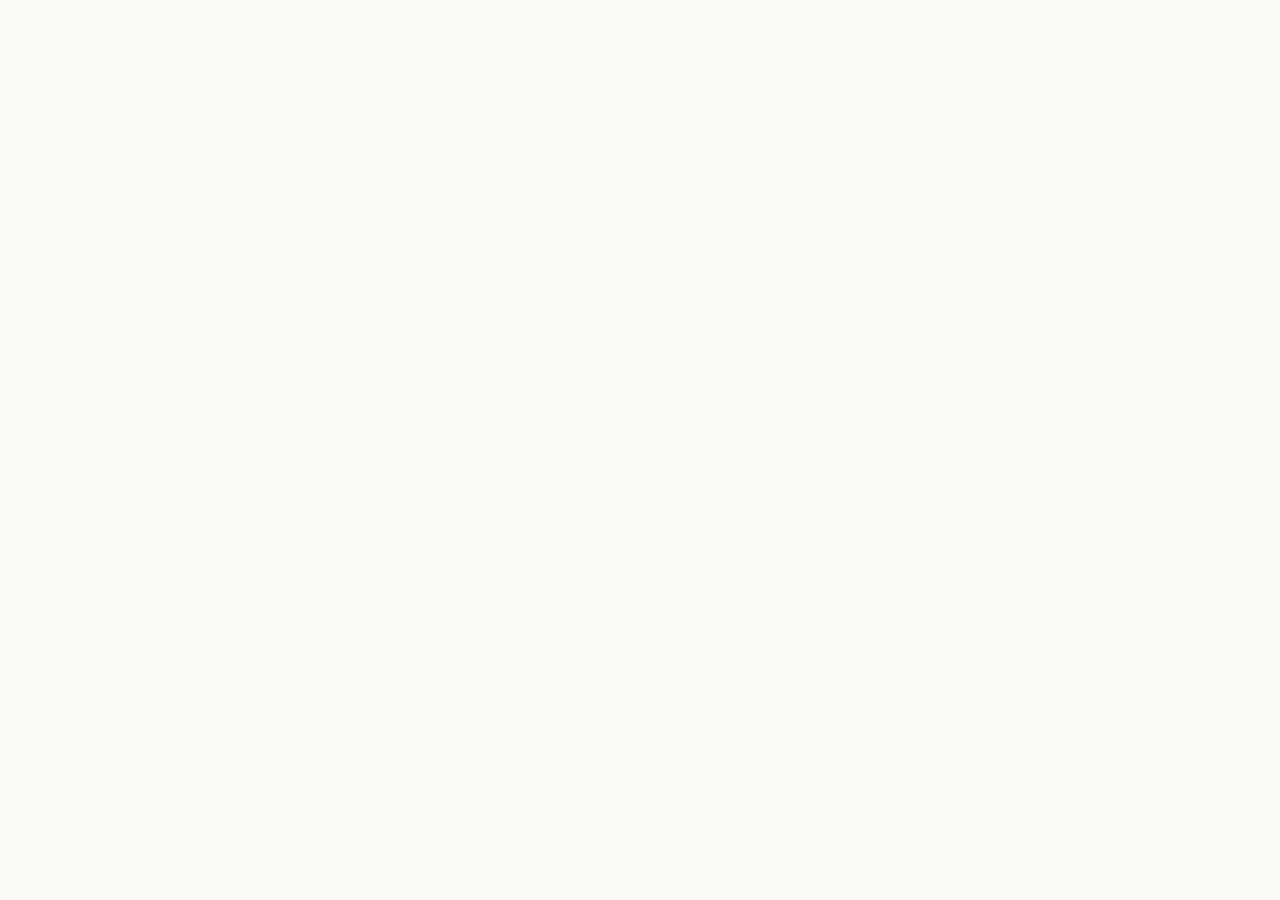
==== public/portfolio/index.html @ dd66bdb8 "Preserve portfolio at /portfolio and link it from the blog - Vendor the existing portfolio site unde" ====
<!doctype html>
<html lang="en">
<head>
  <meta charset="utf-8" />
  <meta name="viewport" content="width=device-width, initial-scale=1" />
  <title>Matthew Reda · Bayesian measurement systems</title>
  <meta name="description" content="Matthew Reda — Bayesian measurement scientist. Honest measurement, applied carefully, in service of better business decisions." />
  <link rel="icon" href="assets/favicon.svg" />
  <link rel="stylesheet" href="tokens.css" />
  <link rel="stylesheet" href="site.css" />
</head>
<body data-shade="forest" data-accent="clay">
  <div id="app"></div>

  <script src="https://unpkg.com/react@18.3.1/umd/react.production.min.js" crossorigin="anonymous"></script>
  <script src="https://unpkg.com/react-dom@18.3.1/umd/react-dom.production.min.js" crossorigin="anonymous"></script>
  <script src="https://unpkg.com/@babel/standalone@7.29.0/babel.min.js" crossorigin="anonymous"></script>

  <script type="text/babel" src="posterior-figure.jsx"></script>
  <script type="text/babel" src="app.jsx"></script>
</body>
</html>
---- public/portfolio/tokens.css ----
/* =============================================================
   MMM Framework Design System — Tokens
   Olive-grove palette, modern-minimal type, Bayesian-rigor vibe.
   ============================================================= */

@import url('https://fonts.googleapis.com/css2?family=Inter:wght@400;500;600;700&family=Fraunces:opsz,wght@9..144,400;9..144,500;9..144,600&family=JetBrains+Mono:wght@400;500;600&display=swap');

:root {
  /* ---------------------------------------------------------------
     Color: Olive scale — the brand neutral-with-warmth.
     Reads as natural, considered, scientific. Avoids the SaaS-blue trap.
     --------------------------------------------------------------- */
  --olive-50:  #f6f7f0;
  --olive-100: #eaecdc;
  --olive-200: #d6dab9;
  --olive-300: #b8c08c;
  --olive-400: #9ba668;
  --olive-500: #7d8a4e;   /* primary brand */
  --olive-600: #606d3d;
  --olive-700: #4a5532;
  --olive-800: #3a432a;
  --olive-900: #2e3422;
  --olive-950: #1c2014;

  /* ---------------------------------------------------------------
     Color: Warm neutrals — paper / clay / charcoal.
     Pairs with olive without going cold-grey.
     --------------------------------------------------------------- */
  --paper:      #fafaf6;   /* page background, slightly warm */
  --paper-2:    #f3f2ec;   /* recessed surface */
  --canvas:     #ffffff;   /* card / sheet */
  --ink-50:     #f0efe9;
  --ink-100:    #e3e2da;
  --ink-200:    #cdcbc0;
  --ink-300:    #a8a597;
  --ink-400:    #7c7a6e;
  --ink-500:    #595850;   /* body */
  --ink-600:    #3f3f3a;
  --ink-700:    #2b2b27;
  --ink-800:    #1c1c19;   /* headings */
  --ink-900:    #0e0e0c;

  /* ---------------------------------------------------------------
     Color: Accents — used sparingly for posterior/uncertainty bands,
     status, and chart series. All muted to sit beside olive.
     --------------------------------------------------------------- */
  --clay:       #b8643d;   /* warm secondary, mediator pathways */
  --clay-soft:  #e8c8b3;
  --rust:       #8e3b1f;   /* error, negative effect */
  --rust-soft:  #f0d5cb;
  --amber:      #c08a2a;   /* warning, partially observed */
  --amber-soft: #f0e2bd;
  --moss:       #4a7a4f;   /* success, complete */
  --moss-soft:  #cfe0cf;
  --slate:      #5a6b78;   /* info / docs */
  --slate-soft: #cfd8de;
  --plum:       #7a4f6b;   /* rare 4th chart series */

  /* ---------------------------------------------------------------
     Semantic foreground / background tokens
     --------------------------------------------------------------- */
  --bg:         var(--paper);
  --bg-sunken:  var(--paper-2);
  --bg-raised:  var(--canvas);
  --bg-inverse: var(--olive-900);

  --fg:         var(--ink-800);
  --fg-muted:   var(--ink-500);
  --fg-subtle:  var(--ink-400);
  --fg-faint:   var(--ink-300);
  --fg-inverse: var(--paper);

  --brand:         var(--olive-600);
  --brand-hover:   var(--olive-700);
  --brand-press:   var(--olive-800);
  --brand-soft:    var(--olive-100);
  --brand-tint:    var(--olive-50);
  --on-brand:      var(--paper);

  --border:        var(--ink-100);
  --border-strong: var(--ink-200);
  --border-brand:  var(--olive-300);
  --divider:       var(--ink-100);

  --status-success:    var(--moss);
  --status-success-bg: var(--moss-soft);
  --status-warning:    var(--amber);
  --status-warning-bg: var(--amber-soft);
  --status-error:      var(--rust);
  --status-error-bg:   var(--rust-soft);
  --status-info:       var(--slate);
  --status-info-bg:    var(--slate-soft);

  /* Chart series — olive-led palette; ordered for first-3 contrast */
  --chart-1: var(--olive-600);
  --chart-2: var(--clay);
  --chart-3: var(--slate);
  --chart-4: var(--olive-300);
  --chart-5: var(--plum);
  --chart-6: var(--amber);
  --chart-posterior:    var(--olive-300);  /* 94% HDI band */
  --chart-posterior-2:  var(--olive-200);  /* 50% HDI band */
  --chart-mean:         var(--olive-700);

  /* ---------------------------------------------------------------
     Typography
     - Inter:        UI, body, tables, code-adjacent labels
     - Fraunces:     editorial headings, marketing, quotes (humanist serif)
     - JetBrains Mono: code, equations, MFF column names
     --------------------------------------------------------------- */
  --font-sans:    'Inter', ui-sans-serif, system-ui, -apple-system, 'Helvetica Neue', sans-serif;
  --font-serif:   'Fraunces', ui-serif, 'Iowan Old Style', 'Georgia', serif;
  --font-mono:    'JetBrains Mono', ui-monospace, 'SFMono-Regular', Menlo, monospace;

  /* Modular scale — 1.200 (minor third). Calm, dense data UI friendly. */
  --text-xs:    0.75rem;   /* 12px — micro-labels, table captions */
  --text-sm:    0.8125rem; /* 13px — table data, helper text */
  --text-base:  0.9375rem; /* 15px — body, form inputs */
  --text-md:    1.0625rem; /* 17px — large body, lead */
  --text-lg:    1.25rem;   /* 20px — section subhead */
  --text-xl:    1.5rem;    /* 24px — h3 */
  --text-2xl:   1.875rem;  /* 30px — h2 */
  --text-3xl:   2.375rem;  /* 38px — h1 page */
  --text-4xl:   3rem;      /* 48px — hero */
  --text-5xl:   4rem;      /* 64px — display */

  --leading-tight:   1.15;
  --leading-snug:    1.3;
  --leading-normal:  1.5;
  --leading-relaxed: 1.65;

  --tracking-tight:  -0.02em;
  --tracking-snug:   -0.01em;
  --tracking-normal: 0;
  --tracking-wide:   0.06em;
  --tracking-mark:   0.14em;  /* eyebrow / SECTION caps */

  /* ---------------------------------------------------------------
     Spacing — 4px base. Density-aware; data UIs compress.
     --------------------------------------------------------------- */
  --space-0:   0;
  --space-1:   0.25rem;   /* 4 */
  --space-2:   0.5rem;    /* 8 */
  --space-3:   0.75rem;   /* 12 */
  --space-4:   1rem;      /* 16 */
  --space-5:   1.5rem;    /* 24 */
  --space-6:   2rem;      /* 32 */
  --space-7:   3rem;      /* 48 */
  --space-8:   4rem;      /* 64 */
  --space-9:   6rem;      /* 96 */

  /* ---------------------------------------------------------------
     Radii — soft but not pillowy. Cards 8, inputs 6, pills full.
     --------------------------------------------------------------- */
  --radius-xs:   2px;
  --radius-sm:   4px;
  --radius-md:   6px;     /* inputs, badges */
  --radius-lg:   8px;     /* cards, panels */
  --radius-xl:   12px;    /* modal, hero */
  --radius-2xl:  20px;
  --radius-full: 9999px;

  /* ---------------------------------------------------------------
     Shadows — keep elevation gentle, not foggy. Olive-tinted.
     --------------------------------------------------------------- */
  --shadow-xs: 0 1px 1px rgba(46, 52, 34, 0.04);
  --shadow-sm: 0 1px 2px rgba(46, 52, 34, 0.06), 0 1px 1px rgba(46, 52, 34, 0.04);
  --shadow-md: 0 4px 8px -2px rgba(46, 52, 34, 0.08), 0 2px 4px -2px rgba(46, 52, 34, 0.06);
  --shadow-lg: 0 12px 24px -8px rgba(46, 52, 34, 0.12), 0 4px 8px -4px rgba(46, 52, 34, 0.06);
  --shadow-xl: 0 24px 48px -12px rgba(46, 52, 34, 0.18);
  --shadow-inset: inset 0 1px 2px rgba(46, 52, 34, 0.06);
  --shadow-focus: 0 0 0 3px rgba(155, 166, 104, 0.35); /* olive-400 @ 35% */

  /* ---------------------------------------------------------------
     Motion — restrained. Decisions, not demos.
     --------------------------------------------------------------- */
  --ease-standard: cubic-bezier(0.2, 0, 0, 1);     /* macOS-like */
  --ease-emphasis: cubic-bezier(0.3, 0, 0, 1.2);   /* small overshoot */
  --ease-exit:     cubic-bezier(0.4, 0, 1, 1);
  --dur-instant: 80ms;
  --dur-fast:    140ms;
  --dur-base:    220ms;
  --dur-slow:    360ms;

  /* Layout */
  --content-narrow: 640px;
  --content-base:   880px;
  --content-wide:   1120px;
  --content-app:    1440px;
}

/* =============================================================
   Semantic element styles — drop-in on a page.
   ============================================================= */

html { font-size: 16px; }

body {
  font-family: var(--font-sans);
  font-size: var(--text-base);
  line-height: var(--leading-normal);
  color: var(--fg);
  background: var(--bg);
  -webkit-font-smoothing: antialiased;
  -moz-osx-font-smoothing: grayscale;
  font-feature-settings: 'cv11', 'ss01';
  text-rendering: optimizeLegibility;
}

h1, h2, h3, h4, h5, h6 {
  color: var(--fg);
  font-weight: 600;
  letter-spacing: var(--tracking-tight);
  line-height: var(--leading-tight);
  margin: 0;
  text-wrap: balance;
}

h1 {
  font-family: var(--font-serif);
  font-weight: 500;
  font-size: var(--text-3xl);
  letter-spacing: var(--tracking-tight);
  font-variation-settings: 'opsz' 96, 'SOFT' 30;
}

h2 {
  font-family: var(--font-serif);
  font-weight: 500;
  font-size: var(--text-2xl);
  font-variation-settings: 'opsz' 60, 'SOFT' 30;
}

h3 {
  font-size: var(--text-xl);
  font-weight: 600;
  letter-spacing: var(--tracking-snug);
}

h4 {
  font-size: var(--text-lg);
  font-weight: 600;
}

h5 {
  font-size: var(--text-md);
  font-weight: 600;
}

h6 {
  font-size: var(--text-sm);
  font-weight: 600;
  text-transform: uppercase;
  letter-spacing: var(--tracking-mark);
  color: var(--fg-muted);
}

p {
  margin: 0;
  color: var(--fg-muted);
  line-height: var(--leading-relaxed);
  text-wrap: pretty;
}

small, .text-caption {
  font-size: var(--text-xs);
  color: var(--fg-subtle);
}

a {
  color: var(--brand);
  text-decoration: none;
  text-underline-offset: 3px;
  transition: color var(--dur-fast) var(--ease-standard);
}

a:hover {
  color: var(--brand-hover);
  text-decoration: underline;
}

code, kbd, samp, pre {
  font-family: var(--font-mono);
  font-size: 0.9em;
  font-feature-settings: 'liga' 0;
}

code:not(pre code) {
  background: var(--brand-tint);
  color: var(--olive-800);
  padding: 0.1em 0.35em;
  border-radius: var(--radius-xs);
  border: 1px solid var(--olive-100);
}

pre {
  background: var(--olive-950);
  color: var(--olive-100);
  padding: var(--space-4);
  border-radius: var(--radius-lg);
  overflow-x: auto;
  font-size: var(--text-sm);
  line-height: var(--leading-normal);
}

hr {
  border: 0;
  height: 1px;
  background: var(--divider);
  margin: var(--space-6) 0;
}

::selection { background: var(--olive-200); color: var(--olive-900); }

/* Editorial display class — hero / quote / section openers */
.display {
  font-family: var(--font-serif);
  font-weight: 400;
  font-size: var(--text-5xl);
  letter-spacing: var(--tracking-tight);
  line-height: var(--leading-tight);
  font-variation-settings: 'opsz' 144, 'SOFT' 50;
}

/* Eyebrow / section mark */
.eyebrow {
  font-family: var(--font-mono);
  font-size: var(--text-xs);
  font-weight: 500;
  text-transform: uppercase;
  letter-spacing: var(--tracking-mark);
  color: var(--brand);
}

/* Numerics — tabular figures for tables, metrics, equations */
.tabular {
  font-variant-numeric: tabular-nums;
  font-feature-settings: 'tnum' 1, 'ss01' 1;
}

.metric {
  font-family: var(--font-sans);
  font-size: var(--text-3xl);
  font-weight: 500;
  letter-spacing: var(--tracking-tight);
  font-variant-numeric: tabular-nums;
  color: var(--fg);
  line-height: 1;
}
---- public/portfolio/site.css ----
/* =============================================================
   Reid Adam — portfolio site styles, on top of MMM tokens
   ============================================================= */

* { box-sizing: border-box; }

body {
  margin: 0;
  min-height: 100vh;
}

img, svg { display: block; max-width: 100%; }

button {
  font-family: inherit;
  cursor: pointer;
}

/* ---- layout containers ---- */
.container {
  max-width: var(--content-base);
  margin: 0 auto;
  padding: 0 var(--space-6);
}
.container-wide {
  max-width: var(--content-wide);
  margin: 0 auto;
  padding: 0 var(--space-6);
}
.container-narrow {
  max-width: var(--content-narrow);
  margin: 0 auto;
  padding: 0 var(--space-6);
}

/* ---- nav ---- */
.nav {
  position: sticky;
  top: 0;
  z-index: 50;
  background: rgba(250, 250, 246, 0.78);
  backdrop-filter: blur(10px);
  -webkit-backdrop-filter: blur(10px);
  border-bottom: 1px solid transparent;
  transition: border-color var(--dur-base) var(--ease-standard);
}
.nav.scrolled { border-bottom-color: var(--divider); }
.nav-inner {
  max-width: var(--content-wide);
  margin: 0 auto;
  padding: 0 var(--space-6);
  height: 64px;
  display: flex;
  align-items: center;
  justify-content: space-between;
  gap: var(--space-5);
}
.nav-brand {
  display: flex;
  align-items: center;
  gap: var(--space-2);
  text-decoration: none;
  color: var(--fg);
}
.nav-brand .mark {
  font-family: var(--font-serif);
  font-size: 1.4rem;
  font-weight: 500;
  letter-spacing: -0.04em;
  color: var(--brand);
  font-variation-settings: 'opsz' 96;
}
.nav-brand .mark::after {
  content: '.';
  color: var(--clay);
}
.nav-brand .person {
  font-size: var(--text-sm);
  color: var(--fg-muted);
  border-left: 1px solid var(--border-strong);
  padding-left: var(--space-2);
}
.nav-links {
  display: flex;
  gap: var(--space-5);
  align-items: center;
}
.nav-links a {
  color: var(--fg-muted);
  font-size: var(--text-sm);
  font-weight: 500;
}
.nav-links a:hover { color: var(--fg); text-decoration: none; }
.nav-cta {
  background: var(--brand);
  color: var(--on-brand);
  padding: 8px 14px;
  border-radius: var(--radius-md);
  font-size: var(--text-sm);
  font-weight: 500;
  border: 1px solid var(--brand);
  transition: background var(--dur-fast) var(--ease-standard);
}
.nav-cta:hover { background: var(--brand-hover); color: var(--on-brand); text-decoration: none; }

@media (max-width: 720px) {
  .nav-links a:not(.nav-cta) { display: none; }
}

/* ---- hero ---- */
.hero {
  padding: 96px 0 80px;
  position: relative;
}
.hero-grid {
  max-width: var(--content-wide);
  margin: 0 auto;
  padding: 0 var(--space-6);
  display: grid;
  grid-template-columns: 1.1fr 0.9fr;
  gap: var(--space-8);
  align-items: center;
}
@media (max-width: 880px) {
  .hero-grid { grid-template-columns: 1fr; gap: var(--space-7); }
  .hero { padding: 64px 0 48px; }
}
.hero-eyebrow {
  display: inline-flex;
  align-items: center;
  gap: var(--space-2);
  font-family: var(--font-mono);
  font-size: var(--text-xs);
  text-transform: uppercase;
  letter-spacing: var(--tracking-mark);
  color: var(--brand);
  margin-bottom: var(--space-4);
}
.hero-eyebrow::before {
  content: '';
  width: 24px;
  height: 1px;
  background: var(--brand);
}
.hero h1 {
  font-family: var(--font-serif);
  font-weight: 400;
  font-size: clamp(2.4rem, 5.4vw, 4rem);
  line-height: 1.05;
  letter-spacing: -0.025em;
  color: var(--fg);
  font-variation-settings: 'opsz' 144, 'SOFT' 30;
  margin: 0 0 var(--space-5);
}
.hero h1 em {
  font-style: italic;
  color: var(--brand);
  font-variation-settings: 'opsz' 144, 'SOFT' 100;
}
.hero-lede {
  font-size: var(--text-md);
  line-height: var(--leading-relaxed);
  color: var(--fg-muted);
  max-width: 36ch;
  margin: 0 0 var(--space-6);
}
.hero-actions {
  display: flex;
  gap: var(--space-3);
  flex-wrap: wrap;
}
.btn {
  display: inline-flex;
  align-items: center;
  gap: var(--space-2);
  padding: 11px 18px;
  border-radius: var(--radius-md);
  font-size: var(--text-sm);
  font-weight: 500;
  border: 1px solid transparent;
  transition: all var(--dur-fast) var(--ease-standard);
  text-decoration: none;
}
.btn-primary {
  background: var(--brand);
  color: var(--on-brand);
  border-color: var(--brand);
}
.btn-primary:hover { background: var(--brand-hover); border-color: var(--brand-hover); color: var(--on-brand); text-decoration: none; transform: translateY(-1px); }
.btn-primary:active { background: var(--brand-press); transform: translateY(0); }
.btn-ghost {
  background: transparent;
  color: var(--fg);
  border-color: var(--border-strong);
}
.btn-ghost:hover { border-color: var(--ink-300); background: var(--canvas); color: var(--fg); text-decoration: none; }
.btn svg { width: 16px; height: 16px; }

.hero-meta {
  display: flex;
  gap: var(--space-6);
  margin-top: var(--space-7);
  padding-top: var(--space-5);
  border-top: 1px solid var(--divider);
  flex-wrap: wrap;
}
.hero-meta-item .label {
  font-family: var(--font-mono);
  font-size: var(--text-xs);
  text-transform: uppercase;
  letter-spacing: var(--tracking-mark);
  color: var(--fg-subtle);
  margin-bottom: 4px;
}
.hero-meta-item .value {
  font-size: var(--text-sm);
  color: var(--fg);
  font-weight: 500;
}

/* hero figure */
.hero-figure {
  position: relative;
  aspect-ratio: 5 / 4;
  background: var(--canvas);
  border: 1px solid var(--border);
  border-radius: var(--radius-xl);
  padding: var(--space-5);
  box-shadow: var(--shadow-sm);
  overflow: hidden;
}
.hero-figure-caption {
  position: absolute;
  left: var(--space-5);
  bottom: var(--space-5);
  font-family: var(--font-mono);
  font-size: var(--text-xs);
  color: var(--fg-subtle);
  text-transform: uppercase;
  letter-spacing: var(--tracking-mark);
  display: flex;
  gap: var(--space-3);
}
.hero-figure-caption span { color: var(--fg); }
.hero-figure-roll {
  position: absolute;
  right: var(--space-5);
  bottom: var(--space-5);
  display: inline-flex;
  align-items: center;
  gap: 6px;
  font-family: var(--font-mono);
  font-size: 11px;
  text-transform: uppercase;
  letter-spacing: var(--tracking-mark);
  color: var(--fg-subtle);
  background: var(--paper-2);
  border: 1px solid var(--border);
  border-radius: var(--radius-full);
  padding: 4px 10px 4px 8px;
  cursor: pointer;
  transition: all var(--dur-fast) var(--ease-standard);
}
.hero-figure-roll:hover { color: var(--brand); border-color: var(--border-brand); background: var(--brand-tint); }
.hero-figure-roll svg { width: 12px; height: 12px; transition: transform 600ms var(--ease-standard); }
.hero-figure-roll:active svg { transform: rotate(360deg); }
.hero-figure-title {
  position: absolute;
  left: var(--space-5);
  top: var(--space-5);
  font-family: var(--font-mono);
  font-size: var(--text-xs);
  color: var(--fg-subtle);
  text-transform: uppercase;
  letter-spacing: var(--tracking-mark);
}

/* ---- section scaffolding ---- */
section { padding: 96px 0; }
@media (max-width: 720px) { section { padding: 64px 0; } }

.section-eyebrow {
  font-family: var(--font-mono);
  font-size: var(--text-xs);
  text-transform: uppercase;
  letter-spacing: var(--tracking-mark);
  color: var(--brand);
  margin-bottom: var(--space-3);
  display: flex;
  align-items: center;
  gap: var(--space-3);
}
.section-eyebrow::before {
  content: '§';
  font-family: var(--font-serif);
  color: var(--ink-300);
  font-size: 14px;
}
.section-title {
  font-family: var(--font-serif);
  font-weight: 400;
  font-size: clamp(2rem, 3.6vw, 2.6rem);
  line-height: 1.1;
  letter-spacing: -0.02em;
  color: var(--fg);
  margin: 0 0 var(--space-4);
  max-width: 22ch;
  font-variation-settings: 'opsz' 96, 'SOFT' 30;
}
.section-lede {
  font-size: var(--text-md);
  color: var(--fg-muted);
  max-width: 56ch;
  line-height: var(--leading-relaxed);
}

.section-paper-2 { background: var(--paper-2); }
.section-inverse {
  background: var(--olive-900);
  color: var(--olive-100);
}
.section-inverse .section-title,
.section-inverse h3 { color: var(--paper); }
.section-inverse p { color: var(--olive-200); }
.section-inverse .section-eyebrow { color: var(--olive-300); }
.section-inverse .section-eyebrow::before { color: var(--olive-400); }

/* ---- about / methodology ---- */
.about-grid {
  display: grid;
  grid-template-columns: 1fr 1fr;
  gap: var(--space-8);
  align-items: start;
}
@media (max-width: 880px) { .about-grid { grid-template-columns: 1fr; gap: var(--space-6); } }
.about-prose p {
  font-size: var(--text-md);
  line-height: var(--leading-relaxed);
  color: var(--fg-muted);
  margin-bottom: var(--space-4);
}
.about-prose p strong { color: var(--fg); font-weight: 500; }
.about-prose .pull {
  font-family: var(--font-serif);
  font-size: var(--text-xl);
  line-height: 1.4;
  color: var(--fg);
  font-style: italic;
  border-left: 2px solid var(--brand);
  padding-left: var(--space-4);
  margin: var(--space-5) 0;
  font-variation-settings: 'opsz' 60, 'SOFT' 50;
}

.method-list {
  display: grid;
  gap: var(--space-3);
  list-style: none;
  padding: 0;
  margin: 0;
}
.method-card {
  background: var(--canvas);
  border: 1px solid var(--border);
  border-radius: var(--radius-lg);
  padding: var(--space-5);
  display: grid;
  grid-template-columns: auto 1fr auto;
  gap: var(--space-4);
  align-items: start;
  transition: border-color var(--dur-fast) var(--ease-standard), transform var(--dur-fast) var(--ease-standard);
}
.method-card:hover { border-color: var(--border-strong); transform: translateY(-1px); }
.method-num {
  font-family: var(--font-mono);
  font-size: var(--text-xs);
  color: var(--fg-subtle);
  letter-spacing: var(--tracking-mark);
  padding-top: 2px;
}
.method-body h4 {
  font-family: var(--font-sans);
  font-size: var(--text-md);
  font-weight: 600;
  color: var(--fg);
  margin: 0 0 4px;
  letter-spacing: -0.01em;
}
.method-body p {
  font-size: var(--text-sm);
  line-height: var(--leading-relaxed);
  margin: 0;
  color: var(--fg-muted);
}
.method-glyph {
  width: 32px;
  height: 32px;
  color: var(--brand);
  opacity: 0.7;
}

/* ---- experience timeline ---- */
.cv-strip {
  display: grid;
  grid-template-columns: 220px 1fr;
  gap: var(--space-6);
  padding: var(--space-5) 0;
  border-bottom: 1px solid var(--divider);
}
.cv-strip:last-child { border-bottom: 0; }
.cv-period {
  font-family: var(--font-mono);
  font-size: var(--text-xs);
  letter-spacing: var(--tracking-mark);
  text-transform: uppercase;
  color: var(--fg-subtle);
  padding-top: 4px;
}
.cv-role {
  font-family: var(--font-sans);
  font-size: var(--text-md);
  font-weight: 600;
  color: var(--fg);
  margin: 0 0 4px;
  letter-spacing: -0.01em;
}
.cv-org { color: var(--brand); font-weight: 500; }
.cv-blurb {
  font-size: var(--text-sm);
  line-height: var(--leading-relaxed);
  color: var(--fg-muted);
  margin: 6px 0 0;
}
@media (max-width: 720px) {
  .cv-strip { grid-template-columns: 1fr; gap: var(--space-2); }
}

/* ---- featured projects ---- */
.projects-grid {
  display: grid;
  grid-template-columns: repeat(2, 1fr);
  gap: var(--space-4);
  margin-top: var(--space-7);
}
@media (max-width: 720px) { .projects-grid { grid-template-columns: 1fr; } }

.project-card {
  background: var(--canvas);
  border: 1px solid var(--border);
  border-radius: var(--radius-lg);
  padding: var(--space-5);
  display: flex;
  flex-direction: column;
  gap: var(--space-4);
  text-decoration: none;
  color: inherit;
  position: relative;
  transition: all var(--dur-fast) var(--ease-standard);
  min-height: 280px;
}
.project-card:hover {
  border-color: var(--border-brand);
  transform: translateY(-2px);
  box-shadow: var(--shadow-md);
  text-decoration: none;
  color: inherit;
}
.project-card.featured {
  grid-column: span 2;
  min-height: 320px;
}
@media (max-width: 720px) { .project-card.featured { grid-column: span 1; } }

.project-head {
  display: flex;
  justify-content: space-between;
  align-items: flex-start;
  gap: var(--space-3);
}
.project-tag {
  font-family: var(--font-mono);
  font-size: var(--text-xs);
  text-transform: uppercase;
  letter-spacing: var(--tracking-mark);
  color: var(--brand);
}
.project-status {
  font-family: var(--font-mono);
  font-size: 11px;
  padding: 2px 8px;
  border-radius: var(--radius-full);
  background: var(--moss-soft);
  color: var(--moss);
  letter-spacing: 0.04em;
}
.project-status.archive { background: var(--ink-50); color: var(--fg-muted); }
.project-status.draft { background: var(--amber-soft); color: var(--amber); }

.project-title {
  font-family: var(--font-serif);
  font-weight: 500;
  font-size: var(--text-xl);
  color: var(--fg);
  letter-spacing: -0.015em;
  margin: 0;
  font-variation-settings: 'opsz' 60;
}
.project-card.featured .project-title { font-size: var(--text-2xl); }
.project-slug {
  font-family: var(--font-mono);
  font-size: var(--text-xs);
  color: var(--fg-subtle);
  margin-top: 4px;
}
.project-blurb {
  font-size: var(--text-sm);
  line-height: var(--leading-relaxed);
  color: var(--fg-muted);
  flex: 1;
}
.project-stack {
  display: flex;
  gap: var(--space-2);
  flex-wrap: wrap;
}
.stack-chip {
  font-family: var(--font-mono);
  font-size: 11px;
  padding: 3px 8px;
  background: var(--paper-2);
  border: 1px solid var(--border);
  color: var(--fg-muted);
  border-radius: var(--radius-sm);
  letter-spacing: 0;
}
.project-foot {
  display: flex;
  justify-content: space-between;
  align-items: center;
  padding-top: var(--space-3);
  border-top: 1px solid var(--divider);
  font-size: var(--text-xs);
  color: var(--fg-subtle);
}
.project-arrow {
  width: 28px;
  height: 28px;
  border-radius: var(--radius-full);
  background: var(--brand-tint);
  color: var(--brand);
  display: flex;
  align-items: center;
  justify-content: center;
  transition: transform var(--dur-fast) var(--ease-standard);
}
.project-card:hover .project-arrow { transform: translate(2px, -2px); }

.project-figure {
  width: 100%;
  height: 96px;
  background: var(--paper-2);
  border-radius: var(--radius-md);
  border: 1px solid var(--border);
  overflow: hidden;
}

/* ---- repo grid (live github) ---- */
.repos {
  display: grid;
  grid-template-columns: repeat(3, 1fr);
  gap: var(--space-3);
  margin-top: var(--space-6);
}
@media (max-width: 880px) { .repos { grid-template-columns: repeat(2, 1fr); } }
@media (max-width: 560px) { .repos { grid-template-columns: 1fr; } }

.repo-card {
  background: var(--canvas);
  border: 1px solid var(--border);
  border-radius: var(--radius-lg);
  padding: var(--space-4);
  text-decoration: none;
  color: inherit;
  display: flex;
  flex-direction: column;
  gap: var(--space-3);
  transition: all var(--dur-fast) var(--ease-standard);
  min-height: 160px;
}
.repo-card:hover {
  border-color: var(--border-brand);
  text-decoration: none;
  color: inherit;
  background: var(--brand-tint);
}
.repo-name {
  font-family: var(--font-mono);
  font-size: var(--text-sm);
  font-weight: 600;
  color: var(--fg);
  letter-spacing: -0.01em;
  word-break: break-word;
}
.repo-desc {
  font-size: var(--text-xs);
  line-height: var(--leading-normal);
  color: var(--fg-muted);
  flex: 1;
}
.repo-foot {
  display: flex;
  justify-content: space-between;
  align-items: center;
  font-family: var(--font-mono);
  font-size: 11px;
  color: var(--fg-subtle);
  letter-spacing: 0;
}
.repo-lang {
  display: flex;
  align-items: center;
  gap: 6px;
}
.lang-dot {
  width: 9px;
  height: 9px;
  border-radius: var(--radius-full);
  background: var(--olive-500);
}
.repo-stars { display: flex; align-items: center; gap: 4px; }
.repos-meta {
  display: flex;
  justify-content: space-between;
  align-items: center;
  margin-top: var(--space-5);
  padding-top: var(--space-4);
  border-top: 1px solid var(--divider);
  font-family: var(--font-mono);
  font-size: var(--text-xs);
  color: var(--fg-subtle);
  letter-spacing: var(--tracking-mark);
  text-transform: uppercase;
}
.repos-meta a { color: var(--brand); }

/* ---- services / engagement ---- */
.engage-grid {
  display: grid;
  grid-template-columns: repeat(3, 1fr);
  gap: var(--space-4);
  margin-top: var(--space-7);
}
@media (max-width: 880px) { .engage-grid { grid-template-columns: 1fr; } }

.engage-card {
  background: rgba(255, 255, 255, 0.04);
  border: 1px solid rgba(255, 255, 255, 0.1);
  border-radius: var(--radius-lg);
  padding: var(--space-5);
  display: flex;
  flex-direction: column;
  gap: var(--space-3);
}
.engage-card .num {
  font-family: var(--font-mono);
  font-size: var(--text-xs);
  letter-spacing: var(--tracking-mark);
  text-transform: uppercase;
  color: var(--olive-300);
}
.engage-card h3 {
  font-family: var(--font-serif);
  font-weight: 500;
  font-size: var(--text-xl);
  color: var(--paper);
  margin: 0;
  letter-spacing: -0.01em;
}
.engage-card p {
  font-size: var(--text-sm);
  line-height: var(--leading-relaxed);
  color: var(--olive-200);
  margin: 0;
}
.engage-card ul {
  list-style: none;
  padding: 0;
  margin: var(--space-2) 0 0;
  display: grid;
  gap: 6px;
}
.engage-card ul li {
  font-size: var(--text-xs);
  color: var(--olive-100);
  font-family: var(--font-mono);
  display: flex;
  gap: var(--space-2);
}
.engage-card ul li::before {
  content: '→';
  color: var(--olive-400);
}

/* ---- contact ---- */
.contact-block {
  background: var(--canvas);
  border: 1px solid var(--border);
  border-radius: var(--radius-xl);
  padding: var(--space-7);
  display: grid;
  grid-template-columns: 1fr auto;
  gap: var(--space-6);
  align-items: center;
  box-shadow: var(--shadow-sm);
}
@media (max-width: 720px) { .contact-block { grid-template-columns: 1fr; padding: var(--space-5); } }
.contact-block h2 {
  font-family: var(--font-serif);
  font-weight: 400;
  font-size: var(--text-3xl);
  letter-spacing: -0.02em;
  margin: 0 0 var(--space-3);
}
.contact-block p { font-size: var(--text-md); color: var(--fg-muted); margin: 0; }
.contact-channels {
  display: grid;
  gap: var(--space-2);
  min-width: 240px;
}
.contact-channel {
  display: flex;
  align-items: center;
  justify-content: space-between;
  gap: var(--space-3);
  padding: 12px 14px;
  border: 1px solid var(--border);
  border-radius: var(--radius-md);
  text-decoration: none;
  color: var(--fg);
  font-size: var(--text-sm);
  font-family: var(--font-mono);
  transition: all var(--dur-fast) var(--ease-standard);
}
.contact-channel:hover {
  border-color: var(--border-brand);
  background: var(--brand-tint);
  color: var(--fg);
  text-decoration: none;
}
.contact-channel svg { width: 14px; height: 14px; color: var(--fg-subtle); }

/* ---- footer ---- */
footer {
  padding: var(--space-7) 0 var(--space-6);
  border-top: 1px solid var(--divider);
  margin-top: var(--space-8);
}
.footer-inner {
  max-width: var(--content-wide);
  margin: 0 auto;
  padding: 0 var(--space-6);
  display: flex;
  justify-content: space-between;
  align-items: center;
  font-family: var(--font-mono);
  font-size: var(--text-xs);
  color: var(--fg-subtle);
  letter-spacing: 0.02em;
  flex-wrap: wrap;
  gap: var(--space-3);
}
.footer-inner a { color: var(--fg-muted); }
.footer-inner a:hover { color: var(--brand); }

/* ---- olive shade variants (driven by Tweaks) ---- */
body[data-shade="sage"] {
  --brand: var(--olive-500);
  --brand-hover: var(--olive-600);
  --brand-press: var(--olive-700);
}
body[data-shade="forest"] {
  --brand: var(--olive-600);
  --brand-hover: var(--olive-700);
  --brand-press: var(--olive-800);
}
body[data-shade="grove"] {
  --brand: var(--olive-700);
  --brand-hover: var(--olive-800);
  --brand-press: var(--olive-900);
}

/* ---- accent variants ---- */
body[data-accent="clay"] .nav-brand .mark::after { color: var(--clay); }
body[data-accent="rust"] .nav-brand .mark::after { color: var(--rust); }
body[data-accent="slate"] .nav-brand .mark::after { color: var(--slate); }
body[data-accent="amber"] .nav-brand .mark::after { color: var(--amber); }

/* ---- small utility ---- */
.mono { font-family: var(--font-mono); }
.muted { color: var(--fg-muted); }
.subtle { color: var(--fg-subtle); }
.serif { font-family: var(--font-serif); }
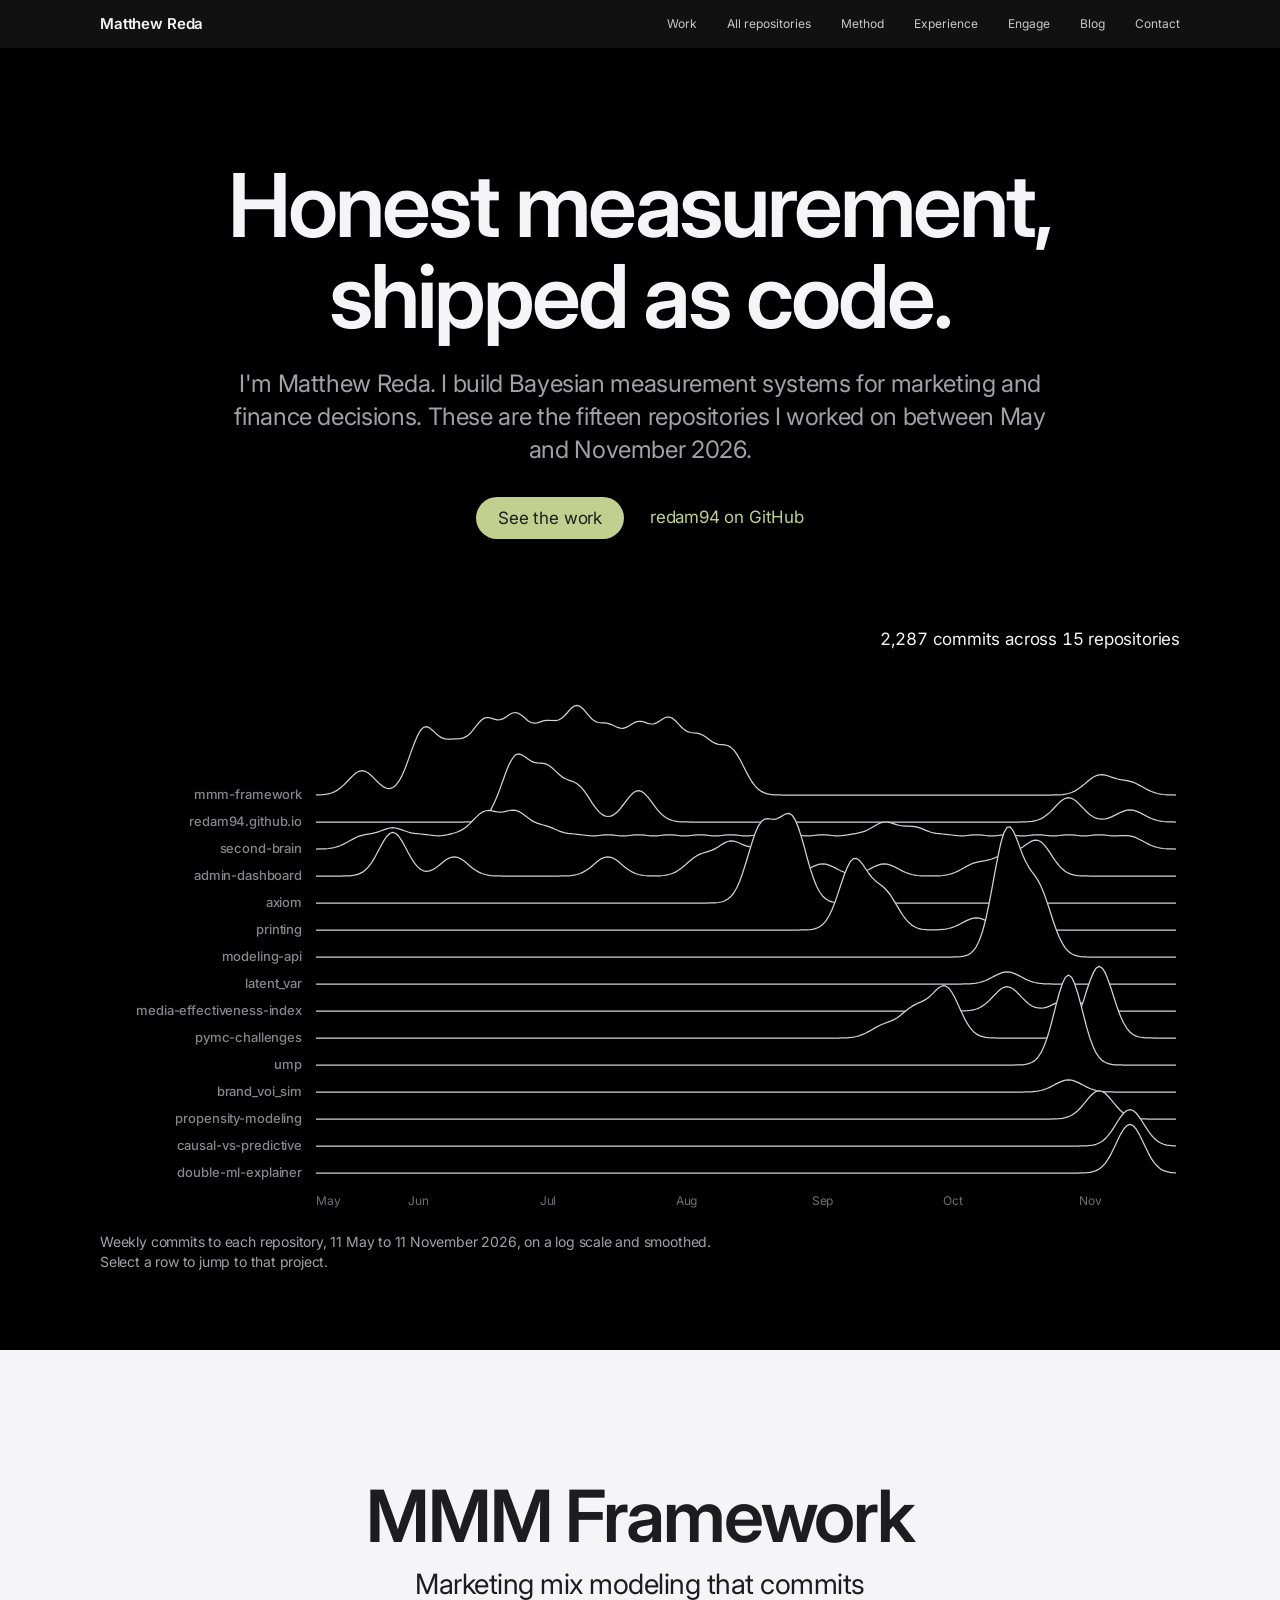
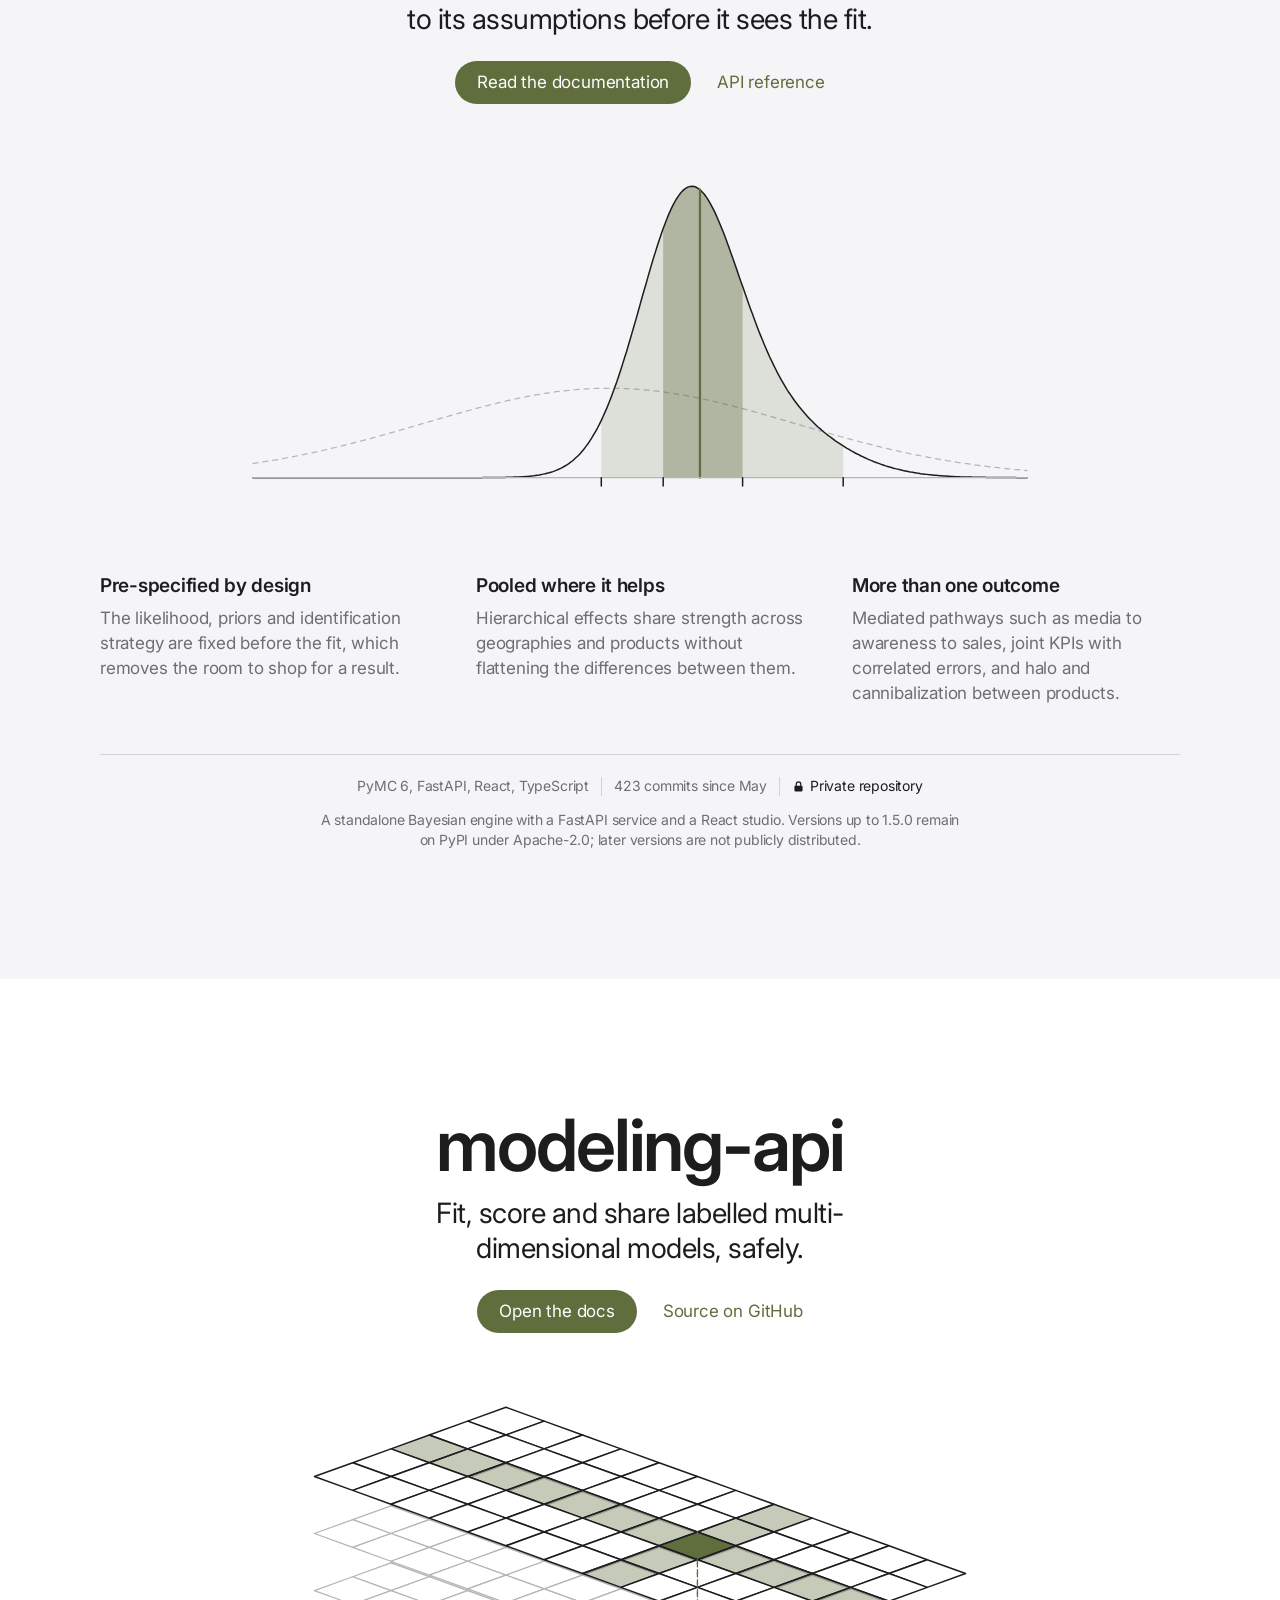
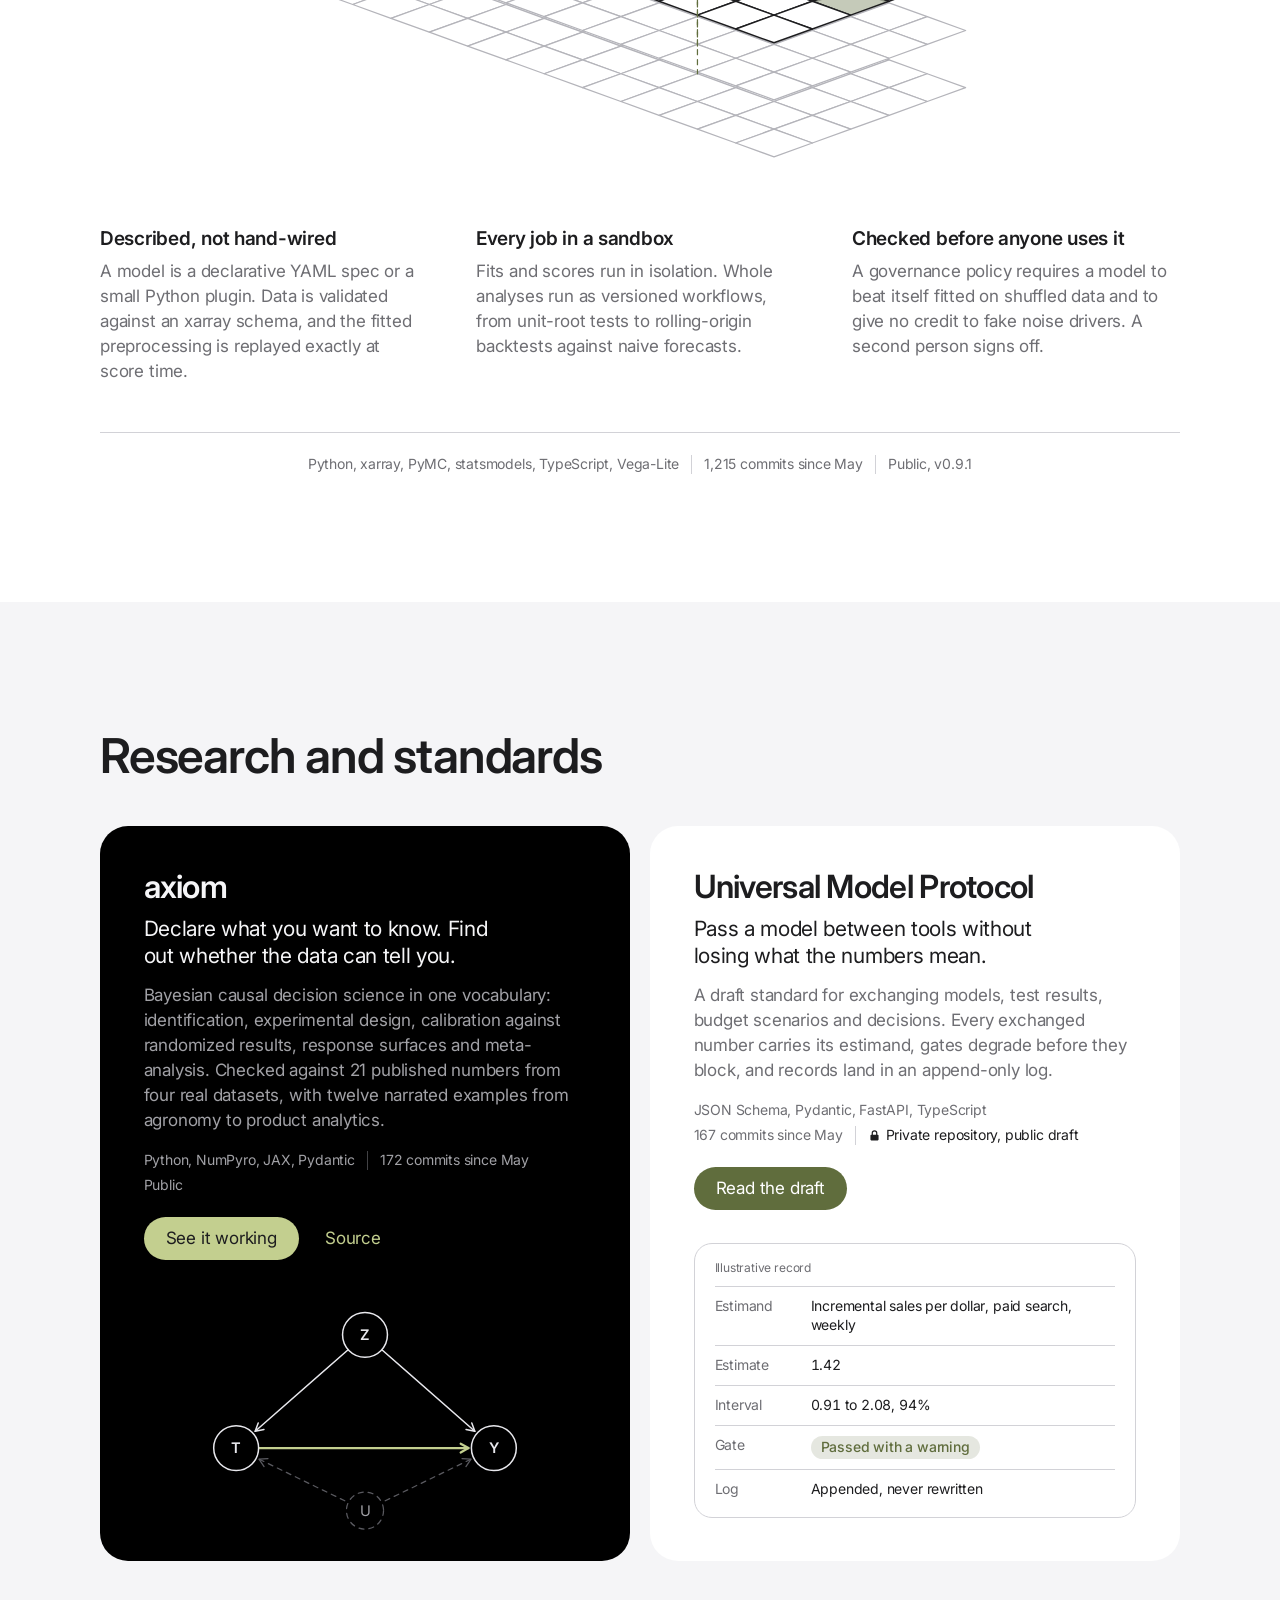
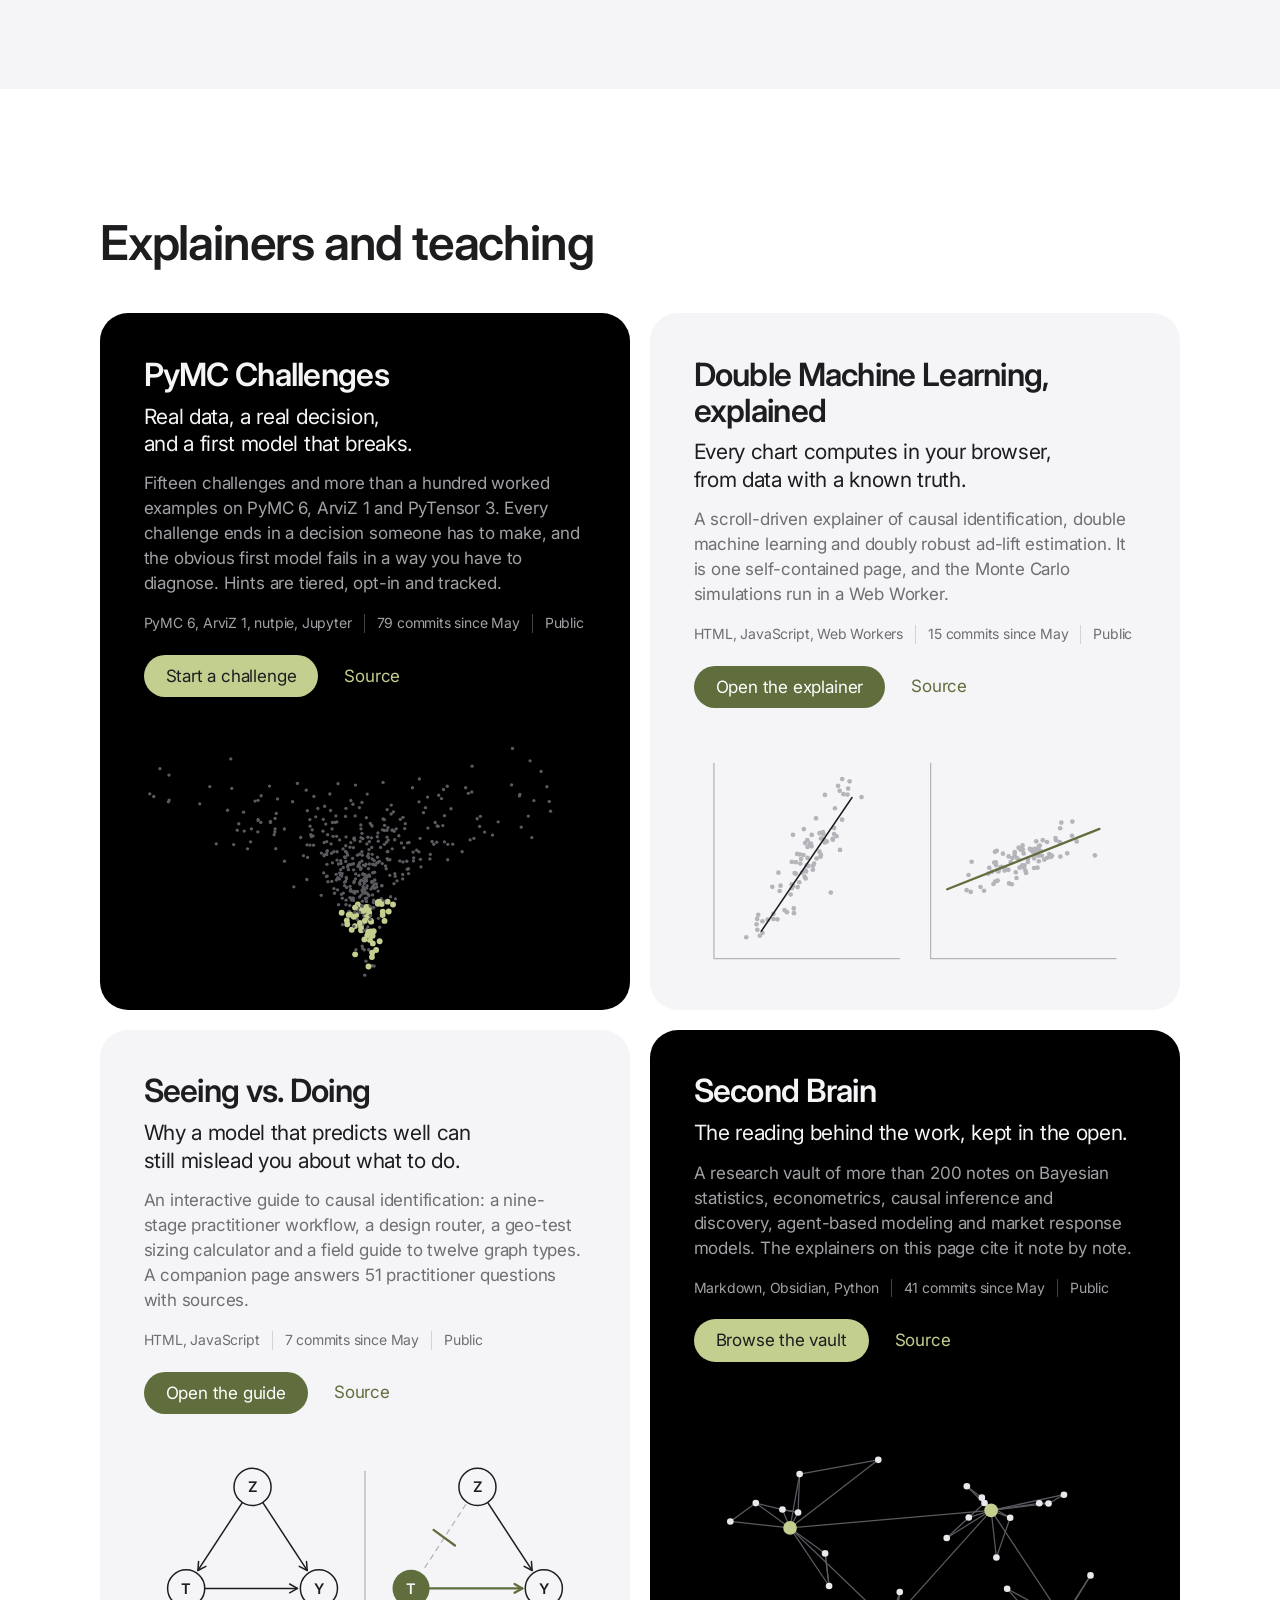
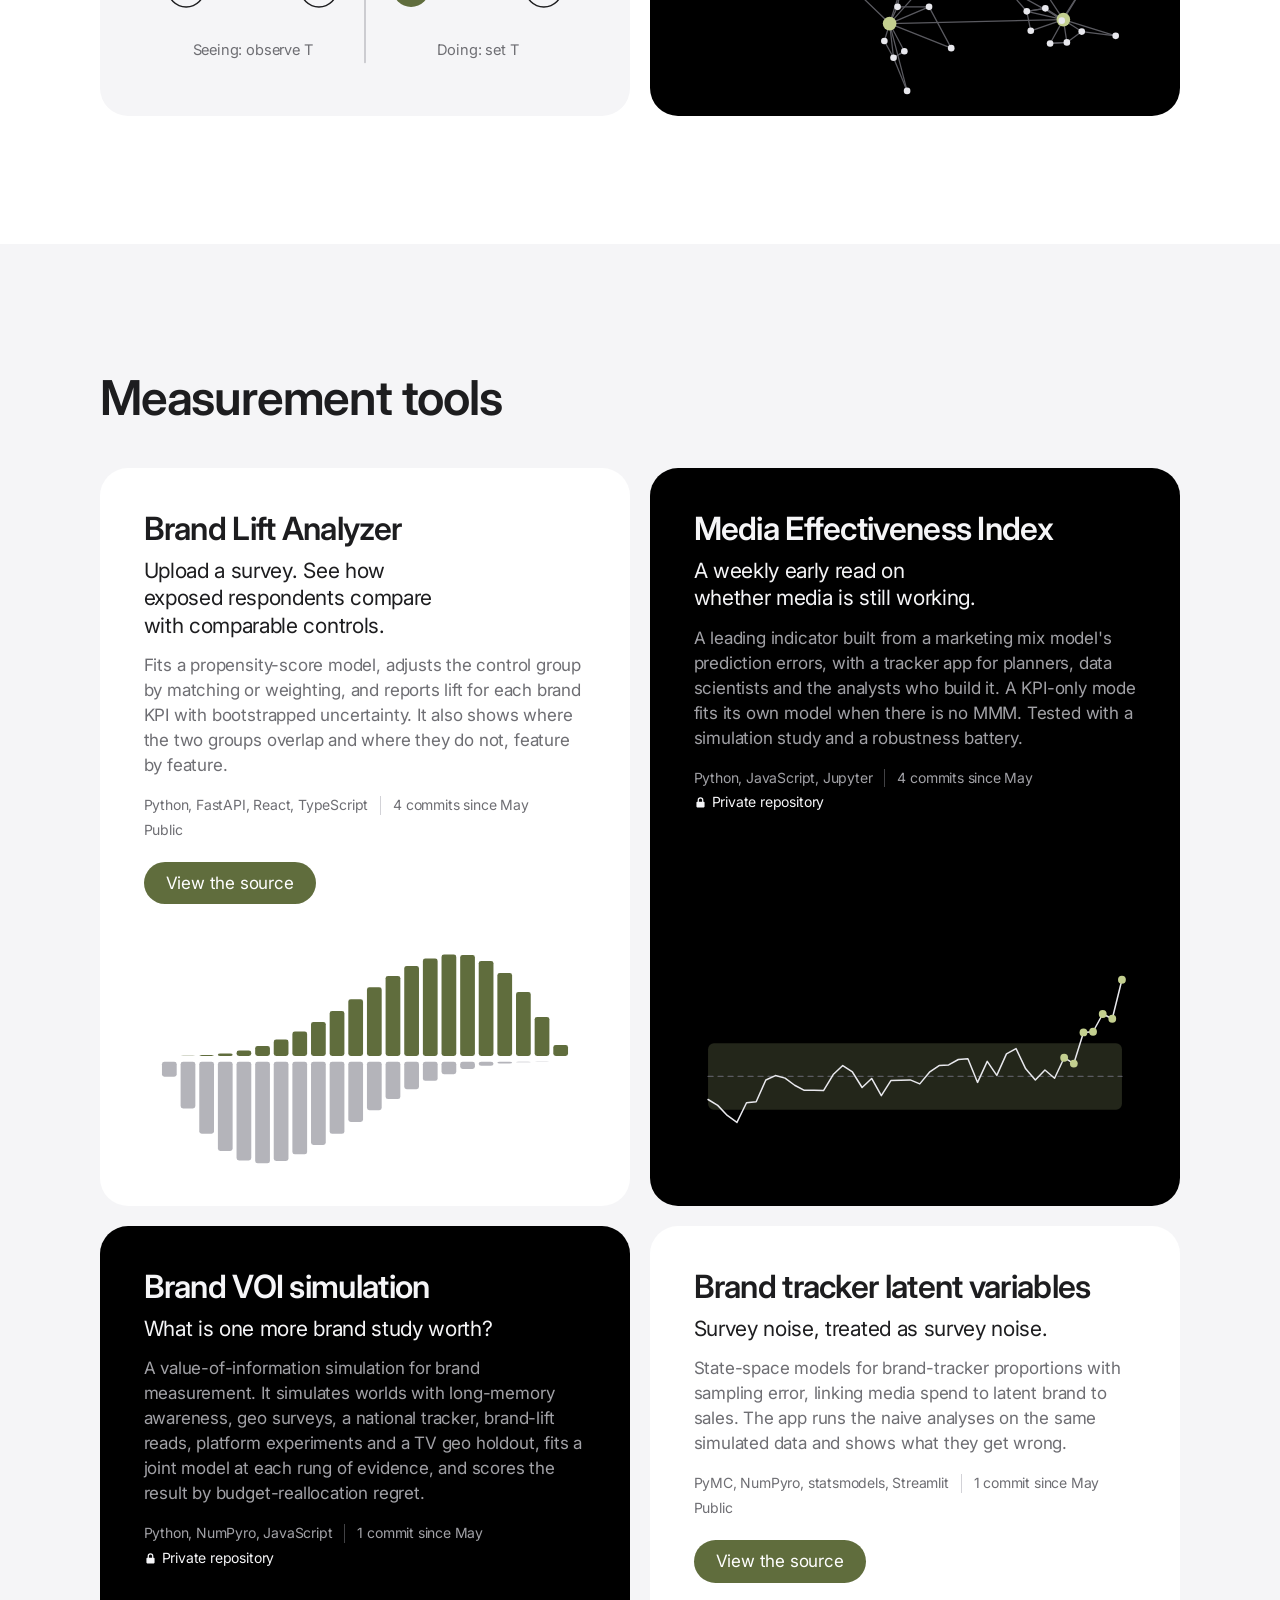
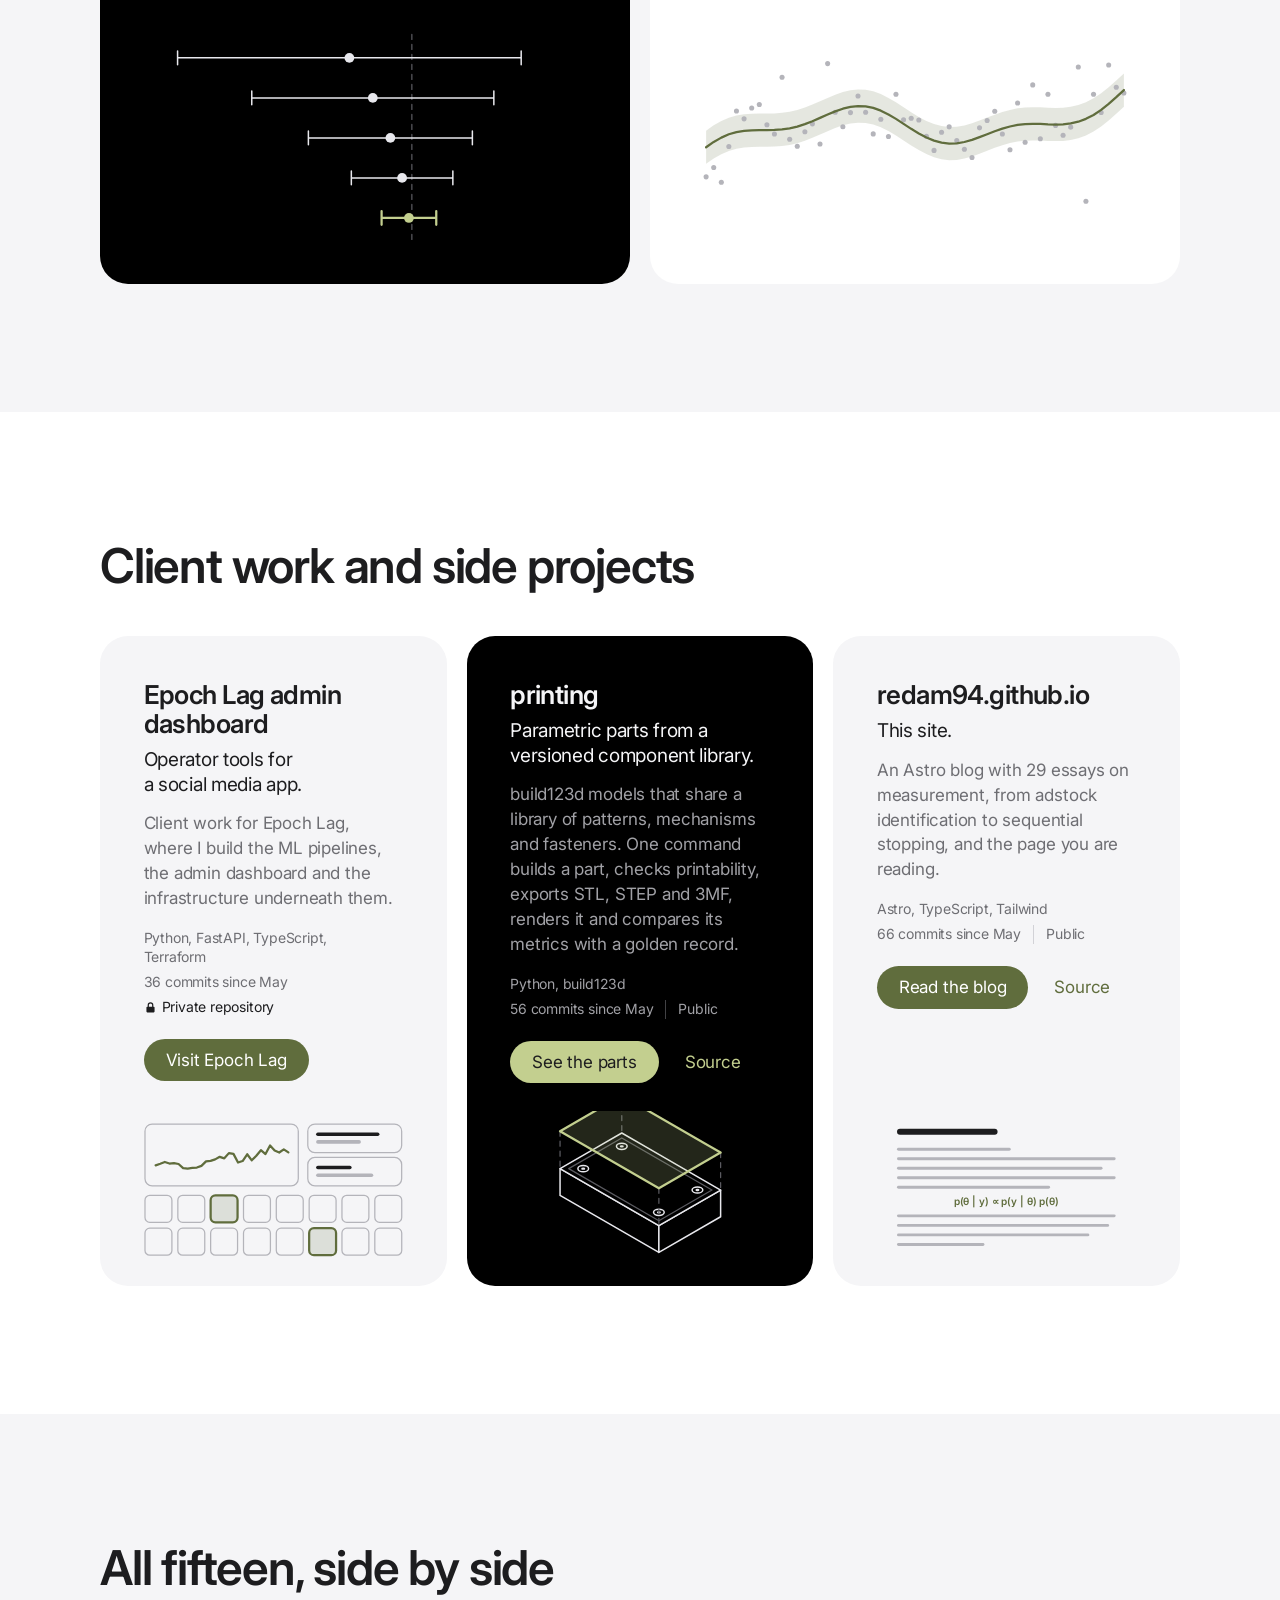
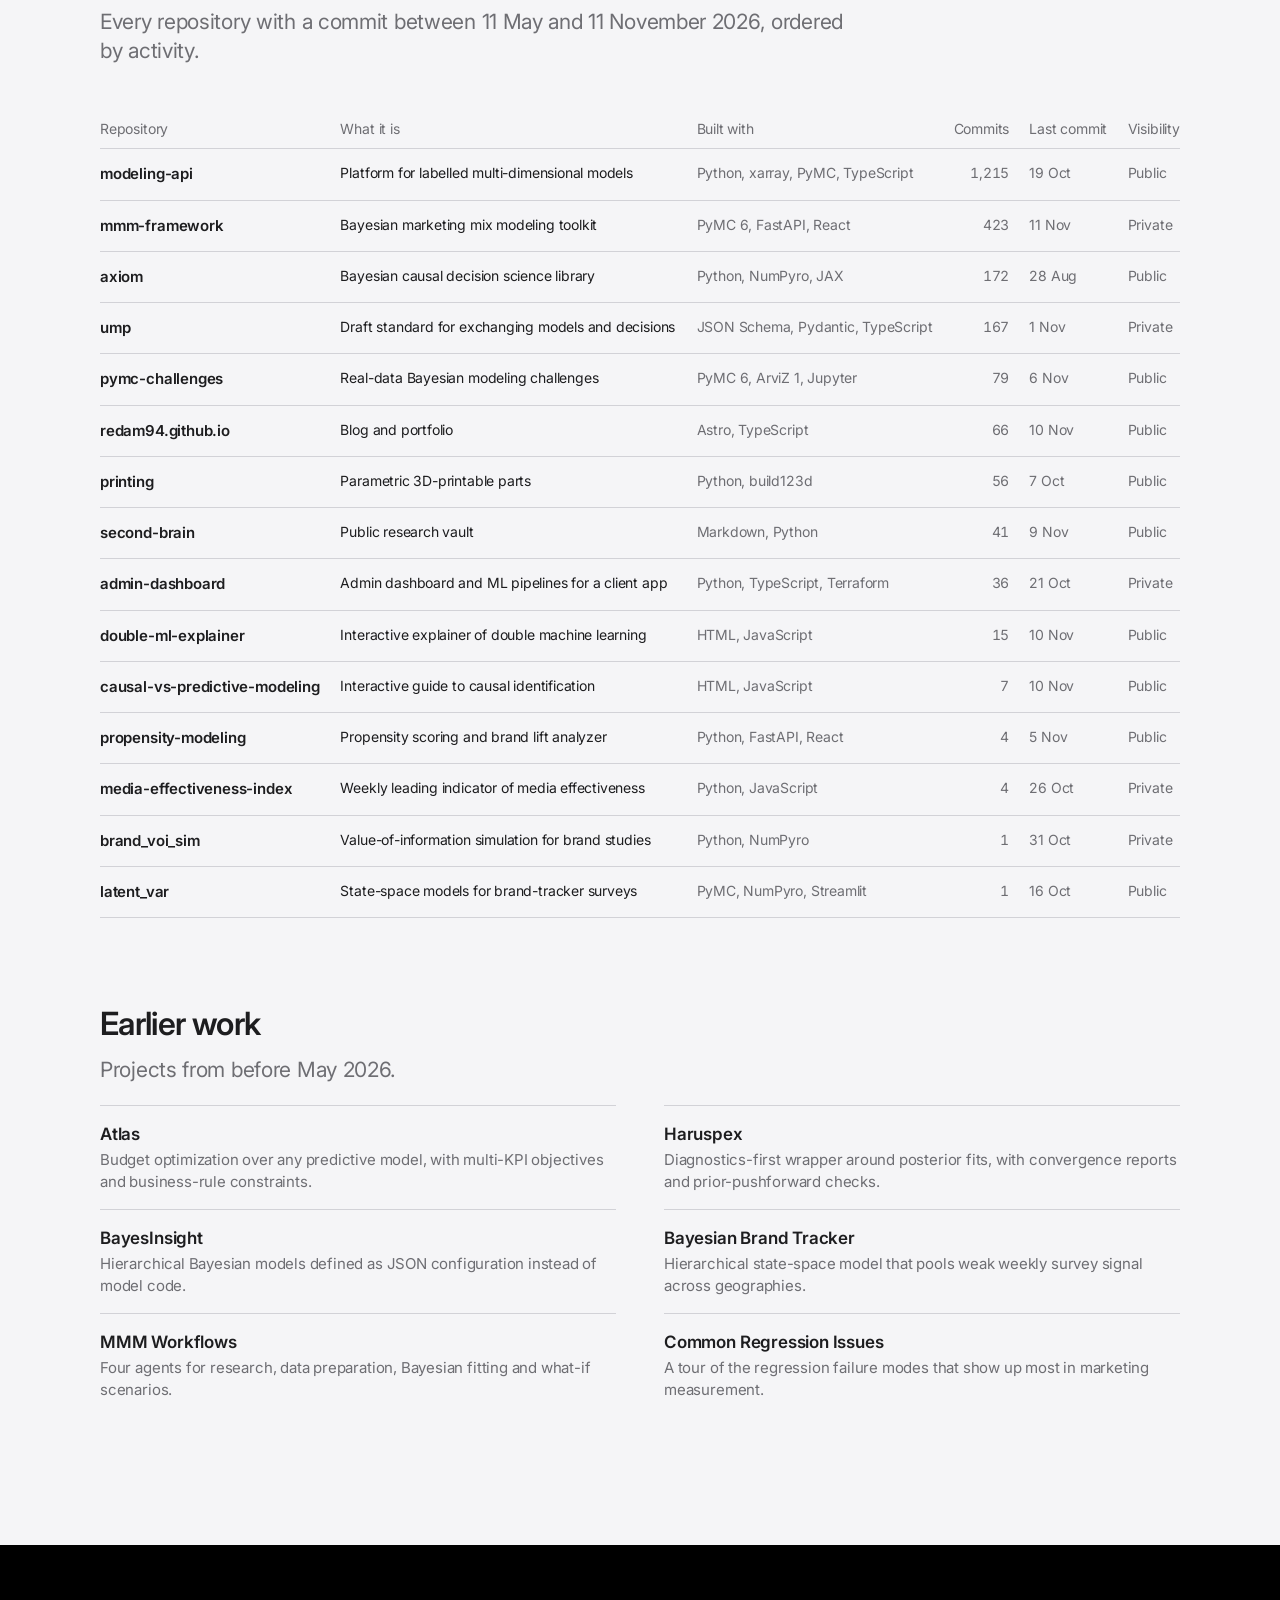
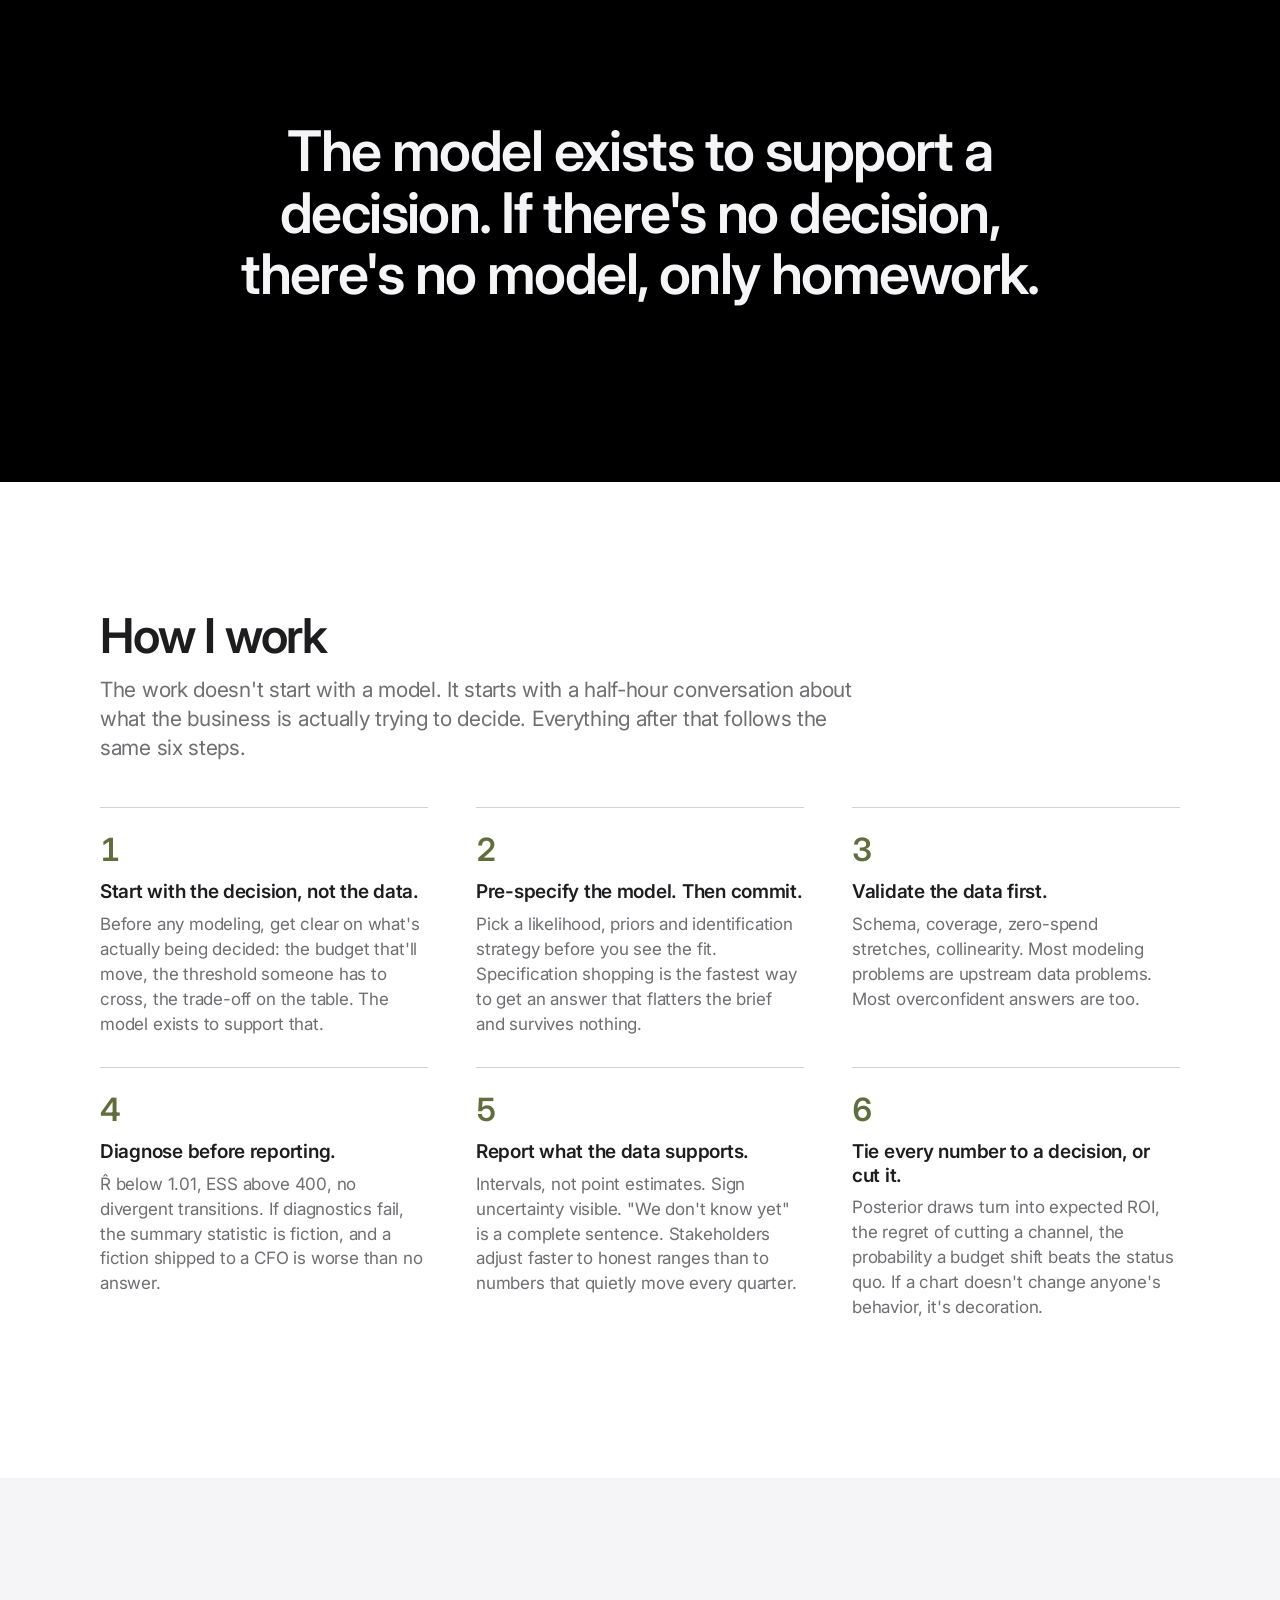
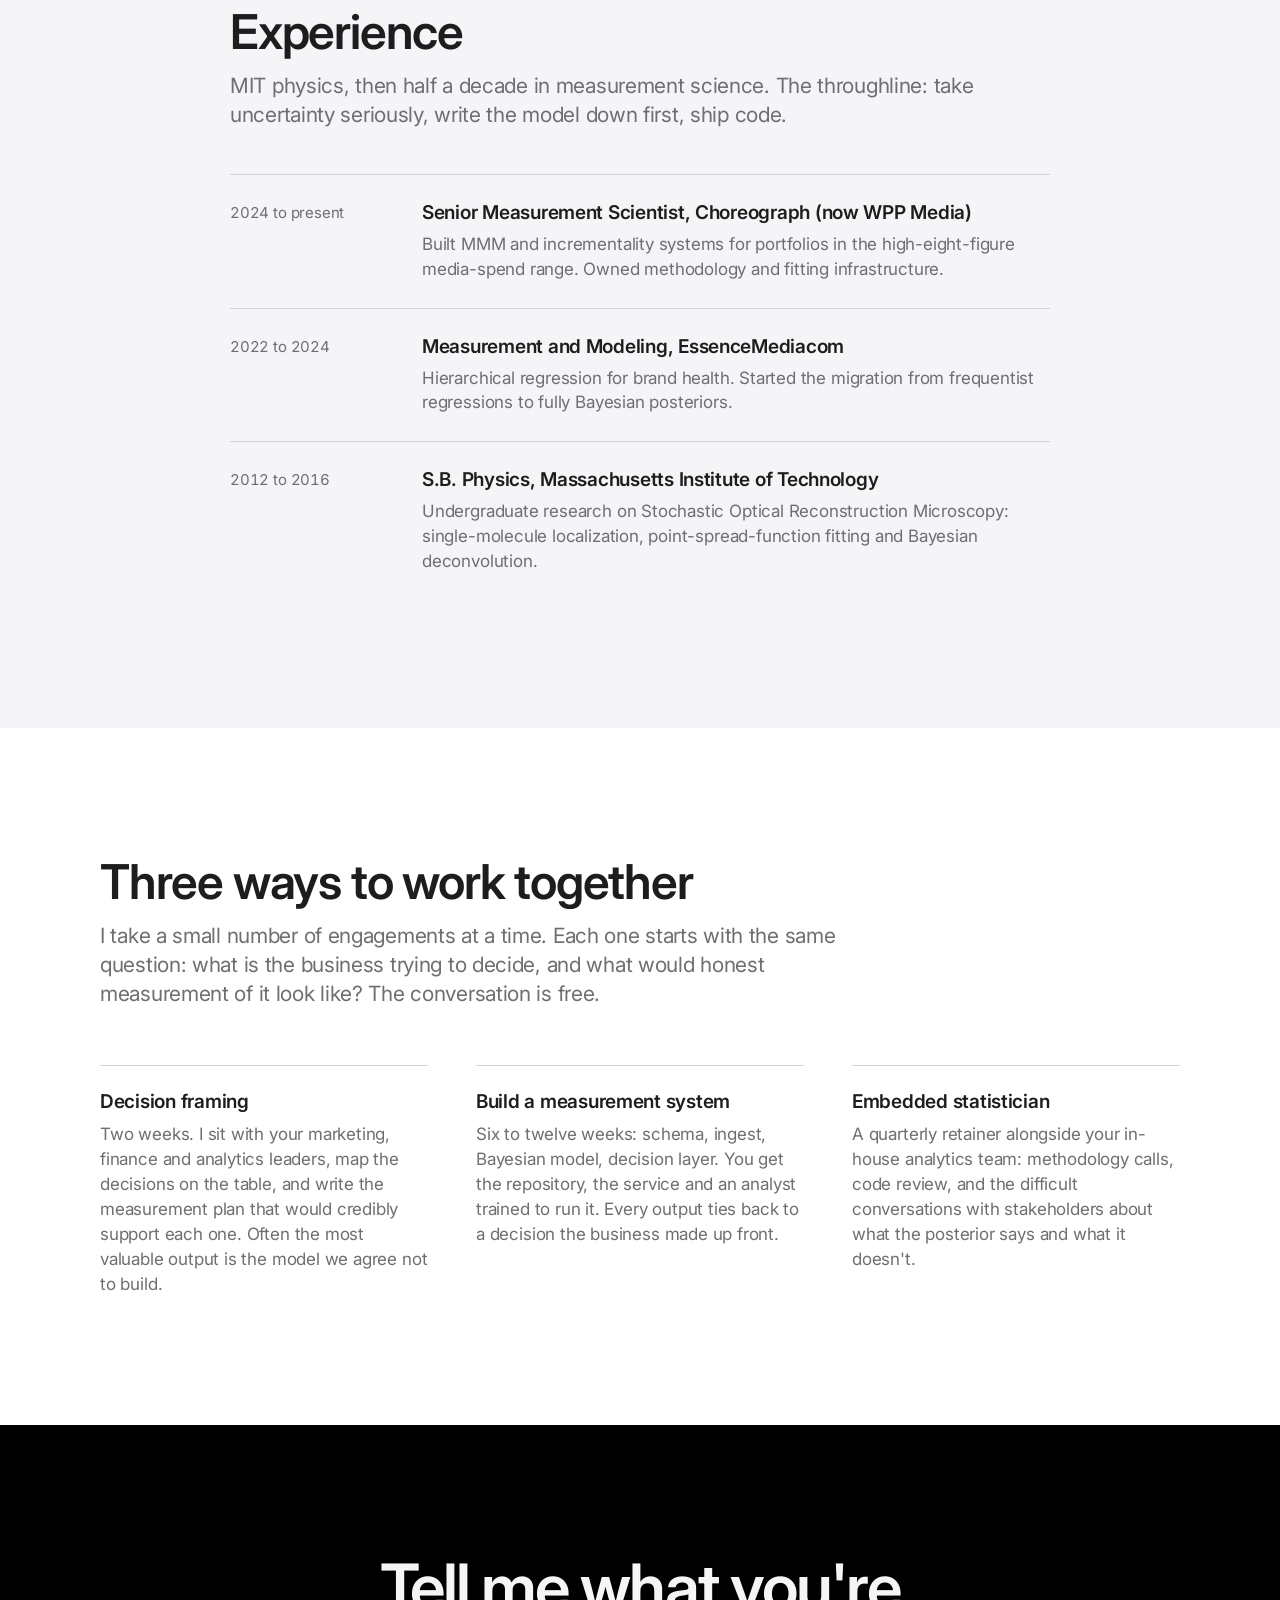
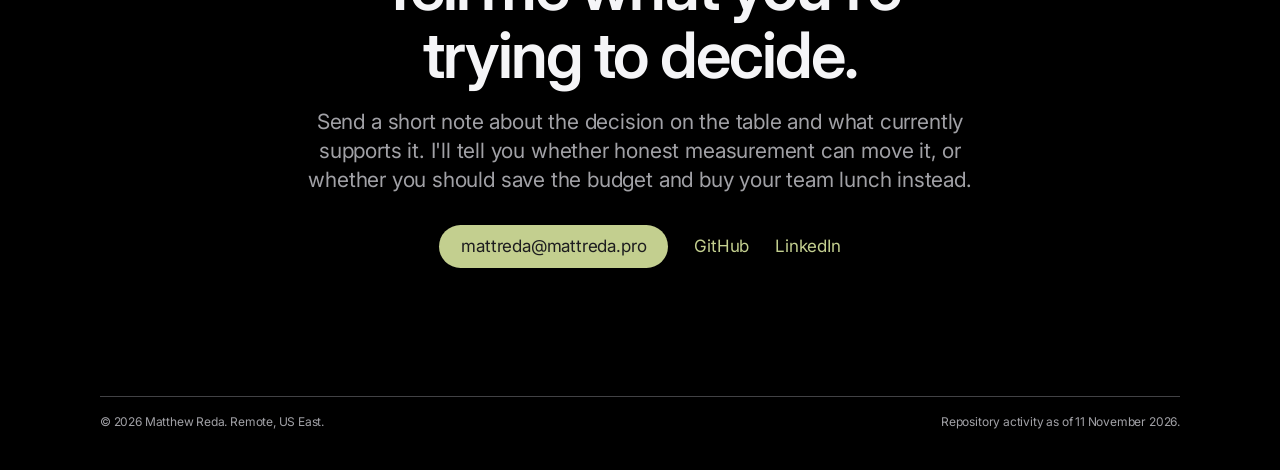
==== commit 54801a32: "feat(portfolio): rebuild as static product showcase of recent repositories Replace the in-browser Re" ====
--- a/public/portfolio/index.html
+++ b/public/portfolio/index.html
@@ -1,22 +1,1248 @@
 <!doctype html>
 <html lang="en">
-<head>
-  <meta charset="utf-8" />
-  <meta name="viewport" content="width=device-width, initial-scale=1" />
-  <title>Matthew Reda · Bayesian measurement systems</title>
-  <meta name="description" content="Matthew Reda — Bayesian measurement scientist. Honest measurement, applied carefully, in service of better business decisions." />
-  <link rel="icon" href="assets/favicon.svg" />
-  <link rel="stylesheet" href="tokens.css" />
-  <link rel="stylesheet" href="site.css" />
-</head>
-<body data-shade="forest" data-accent="clay">
-  <div id="app"></div>
-
-  <script src="https://unpkg.com/react@18.3.1/umd/react.production.min.js" crossorigin="anonymous"></script>
-  <script src="https://unpkg.com/react-dom@18.3.1/umd/react-dom.production.min.js" crossorigin="anonymous"></script>
-  <script src="https://unpkg.com/@babel/standalone@7.29.0/babel.min.js" crossorigin="anonymous"></script>
-
-  <script type="text/babel" src="posterior-figure.jsx"></script>
-  <script type="text/babel" src="app.jsx"></script>
-</body>
+  <head>
+    <meta charset="utf-8" />
+    <meta name="viewport" content="width=device-width, initial-scale=1" />
+    <title>Matthew Reda · Bayesian measurement systems</title>
+    <meta
+      name="description"
+      content="Matthew Reda builds Bayesian measurement systems for marketing and finance decisions. Fifteen repositories from May to November 2026: what each one does, what it is built with, and where to find it."
+    />
+    <meta name="theme-color" content="#000000" />
+    <link rel="icon" href="assets/favicon.svg" />
+    <link rel="preconnect" href="https://fonts.googleapis.com" />
+    <link rel="preconnect" href="https://fonts.gstatic.com" crossorigin />
+    <link
+      rel="stylesheet"
+      href="https://fonts.googleapis.com/css2?family=Inter:wght@400;500;600&display=swap"
+    />
+    <link rel="stylesheet" href="site.css" />
+  </head>
+  <body>
+    <a class="skip" href="#work">Skip to the work</a>
+
+    <svg width="0" height="0" class="sprite" aria-hidden="true">
+      <symbol id="lock" viewBox="0 0 16 16">
+        <path
+          d="M4.5 7V5a3.5 3.5 0 0 1 7 0v2h.5a1 1 0 0 1 1 1v5a1 1 0 0 1-1 1H4a1 1 0 0 1-1-1V8a1 1 0 0 1 1-1h.5Zm1.5 0h4V5a2 2 0 0 0-4 0v2Z"
+          fill="currentColor"
+        />
+      </symbol>
+    </svg>
+
+    <header class="nav">
+      <nav class="nav-inner" aria-label="Primary">
+        <a class="nav-brand" href="#top">Matthew Reda</a>
+        <ul class="nav-links">
+          <li><a href="#work">Work</a></li>
+          <li><a href="#all">All repositories</a></li>
+          <li class="nav-wide"><a href="#method">Method</a></li>
+          <li class="nav-wide"><a href="#experience">Experience</a></li>
+          <li class="nav-wide"><a href="#engage">Engage</a></li>
+          <li><a href="/">Blog</a></li>
+          <li><a href="#contact">Contact</a></li>
+        </ul>
+      </nav>
+    </header>
+
+    <main id="top">
+      <!-- Hero -->
+      <section class="hero on-dark bg-black">
+        <div class="wrap hero-copy">
+          <h1>Honest measurement, shipped as code.</h1>
+          <p class="hero-lede">
+            I'm Matthew Reda. I build Bayesian measurement systems for marketing
+            and finance decisions. These are the fifteen repositories I worked
+            on between May and November 2026.
+          </p>
+          <p class="actions">
+            <a class="btn" href="#work">See the work</a>
+            <a
+              class="link"
+              href="https://github.com/redam94"
+              target="_blank"
+              rel="noreferrer"
+              >redam94 on GitHub</a
+            >
+          </p>
+        </div>
+        <figure class="wrap ridges" data-ridgeline>
+          <p class="ridges-readout" data-readout>
+            2,287 commits across 15 repositories
+          </p>
+          <div class="ridges-plot" data-ridges></div>
+          <figcaption>
+            Weekly commits to each repository, 11 May to 11 November 2026, on a
+            log scale and smoothed. Select a row to jump to that project.
+          </figcaption>
+        </figure>
+      </section>
+
+      <!-- Flagship: MMM Framework -->
+      <section
+        class="flagship bg-mist on-light"
+        id="work"
+        aria-labelledby="mmm-framework-title"
+      >
+        <div class="wrap" id="mmm-framework">
+          <h2 id="mmm-framework-title">MMM Framework</h2>
+          <p class="flagship-tag">
+            Marketing mix modeling that commits to its assumptions before it
+            sees the fit.
+          </p>
+          <p class="actions">
+            <a
+              class="btn"
+              href="https://redam94.github.io/mmm-framework/"
+              target="_blank"
+              rel="noreferrer"
+              >Read the documentation</a
+            >
+            <a
+              class="link"
+              href="https://mmm-framework.readthedocs.io/"
+              target="_blank"
+              rel="noreferrer"
+              >API reference</a
+            >
+          </p>
+          <svg
+            class="fig flagship-fig"
+            data-fig="posterior"
+            viewBox="0 0 720 300"
+            role="img"
+            aria-label="A wide prior distribution narrowing to a posterior, with its 50 and 94 percent intervals shaded."
+          ></svg>
+          <div class="features">
+            <div>
+              <h3>Pre-specified by design</h3>
+              <p>
+                The likelihood, priors and identification strategy are fixed
+                before the fit, which removes the room to shop for a result.
+              </p>
+            </div>
+            <div>
+              <h3>Pooled where it helps</h3>
+              <p>
+                Hierarchical effects share strength across geographies and
+                products without flattening the differences between them.
+              </p>
+            </div>
+            <div>
+              <h3>More than one outcome</h3>
+              <p>
+                Mediated pathways such as media to awareness to sales, joint
+                KPIs with correlated errors, and halo and cannibalization
+                between products.
+              </p>
+            </div>
+          </div>
+          <p class="meta meta-center">
+            <span>PyMC 6, FastAPI, React, TypeScript</span>
+            <span>423 commits since May</span>
+            <span class="private"
+              ><svg aria-hidden="true"><use href="#lock" /></svg>Private
+              repository</span
+            >
+          </p>
+          <p class="footnote">
+            A standalone Bayesian engine with a FastAPI service and a React
+            studio. Versions up to 1.5.0 remain on PyPI under Apache-2.0; later
+            versions are not publicly distributed.
+          </p>
+        </div>
+      </section>
+
+      <!-- Flagship: modeling-api -->
+      <section
+        class="flagship on-light bg-white"
+        aria-labelledby="modeling-api-title"
+      >
+        <div class="wrap" id="modeling-api">
+          <h2 id="modeling-api-title">modeling-api</h2>
+          <p class="flagship-tag">
+            Fit, score and share labelled multi-dimensional models, safely.
+          </p>
+          <p class="actions">
+            <a
+              class="btn"
+              href="https://redam94.github.io/modeling-api/"
+              target="_blank"
+              rel="noreferrer"
+              >Open the docs</a
+            >
+            <a
+              class="link"
+              href="https://github.com/redam94/modeling-api"
+              target="_blank"
+              rel="noreferrer"
+              >Source on GitHub</a
+            >
+          </p>
+          <svg
+            class="fig flagship-fig"
+            data-fig="cube"
+            viewBox="0 0 720 320"
+            role="img"
+            aria-label="Three stacked grids standing for data with named dimensions: geography by channel by week."
+          ></svg>
+          <div class="features">
+            <div>
+              <h3>Described, not hand-wired</h3>
+              <p>
+                A model is a declarative YAML spec or a small Python plugin.
+                Data is validated against an xarray schema, and the fitted
+                preprocessing is replayed exactly at score time.
+              </p>
+            </div>
+            <div>
+              <h3>Every job in a sandbox</h3>
+              <p>
+                Fits and scores run in isolation. Whole analyses run as
+                versioned workflows, from unit-root tests to rolling-origin
+                backtests against naive forecasts.
+              </p>
+            </div>
+            <div>
+              <h3>Checked before anyone uses it</h3>
+              <p>
+                A governance policy requires a model to beat itself fitted on
+                shuffled data and to give no credit to fake noise drivers. A
+                second person signs off.
+              </p>
+            </div>
+          </div>
+          <p class="meta meta-center">
+            <span
+              >Python, xarray, PyMC, statsmodels, TypeScript, Vega-Lite</span
+            >
+            <span>1,215 commits since May</span>
+            <span>Public, v0.9.1</span>
+          </p>
+        </div>
+      </section>
+
+      <!-- Research and standards -->
+      <section class="group bg-mist on-light" aria-labelledby="g-research">
+        <div class="wrap">
+          <h2 class="group-title" id="g-research">Research and standards</h2>
+          <div class="tiles">
+            <article class="tile on-dark bg-black" id="axiom">
+              <div class="tile-copy">
+                <h3>axiom</h3>
+                <p class="tile-tag">
+                  Declare what you want to know. Find out whether the data can
+                  tell you.
+                </p>
+                <p class="tile-desc">
+                  Bayesian causal decision science in one vocabulary:
+                  identification, experimental design, calibration against
+                  randomized results, response surfaces and meta-analysis.
+                  Checked against 21 published numbers from four real datasets,
+                  with twelve narrated examples from agronomy to product
+                  analytics.
+                </p>
+                <p class="meta">
+                  <span>Python, NumPyro, JAX, Pydantic</span>
+                  <span>172 commits since May</span>
+                  <span>Public</span>
+                </p>
+                <p class="actions">
+                  <a
+                    class="btn"
+                    href="https://redam94.github.io/axiom/"
+                    target="_blank"
+                    rel="noreferrer"
+                    >See it working</a
+                  >
+                  <a
+                    class="link"
+                    href="https://github.com/redam94/axiom"
+                    target="_blank"
+                    rel="noreferrer"
+                    >Source</a
+                  >
+                </p>
+              </div>
+              <svg
+                class="fig"
+                data-fig="dag"
+                viewBox="0 0 480 260"
+                role="img"
+                aria-label="A causal graph: a confounder Z points to treatment T and outcome Y, the effect of T on Y is highlighted, and an unobserved variable U is drawn dashed."
+              ></svg>
+            </article>
+
+            <article class="tile on-light bg-white" id="ump">
+              <div class="tile-copy">
+                <h3>Universal Model Protocol</h3>
+                <p class="tile-tag">
+                  Pass a model between tools without losing what the numbers
+                  mean.
+                </p>
+                <p class="tile-desc">
+                  A draft standard for exchanging models, test results, budget
+                  scenarios and decisions. Every exchanged number carries its
+                  estimand, gates degrade before they block, and records land in
+                  an append-only log.
+                </p>
+                <p class="meta">
+                  <span>JSON Schema, Pydantic, FastAPI, TypeScript</span>
+                  <span>167 commits since May</span>
+                  <span class="private"
+                    ><svg aria-hidden="true"><use href="#lock" /></svg>Private
+                    repository, public draft</span
+                  >
+                </p>
+                <p class="actions">
+                  <a
+                    class="btn"
+                    href="https://redam94.github.io/ump/"
+                    target="_blank"
+                    rel="noreferrer"
+                    >Read the draft</a
+                  >
+                </p>
+              </div>
+              <div
+                class="record"
+                role="img"
+                aria-label="Illustration of a record that carries an estimate together with its estimand, interval, gate result and log entry."
+              >
+                <p class="record-head">Illustrative record</p>
+                <dl>
+                  <div>
+                    <dt>Estimand</dt>
+                    <dd>Incremental sales per dollar, paid search, weekly</dd>
+                  </div>
+                  <div>
+                    <dt>Estimate</dt>
+                    <dd>1.42</dd>
+                  </div>
+                  <div>
+                    <dt>Interval</dt>
+                    <dd>0.91 to 2.08, 94%</dd>
+                  </div>
+                  <div>
+                    <dt>Gate</dt>
+                    <dd><span class="chip">Passed with a warning</span></dd>
+                  </div>
+                  <div>
+                    <dt>Log</dt>
+                    <dd>Appended, never rewritten</dd>
+                  </div>
+                </dl>
+              </div>
+            </article>
+          </div>
+        </div>
+      </section>
+
+      <!-- Explainers and teaching -->
+      <section class="group on-light bg-white" aria-labelledby="g-teaching">
+        <div class="wrap">
+          <h2 class="group-title" id="g-teaching">Explainers and teaching</h2>
+          <div class="tiles">
+            <article class="tile on-dark bg-black" id="pymc-challenges">
+              <div class="tile-copy">
+                <h3>PyMC Challenges</h3>
+                <p class="tile-tag">
+                  Real data, a real decision, and a first model that breaks.
+                </p>
+                <p class="tile-desc">
+                  Fifteen challenges and more than a hundred worked examples on
+                  PyMC 6, ArviZ 1 and PyTensor 3. Every challenge ends in a
+                  decision someone has to make, and the obvious first model
+                  fails in a way you have to diagnose. Hints are tiered, opt-in
+                  and tracked.
+                </p>
+                <p class="meta">
+                  <span>PyMC 6, ArviZ 1, nutpie, Jupyter</span>
+                  <span>79 commits since May</span>
+                  <span>Public</span>
+                </p>
+                <p class="actions">
+                  <a
+                    class="btn"
+                    href="https://redam94.github.io/pymc-challenges/"
+                    target="_blank"
+                    rel="noreferrer"
+                    >Start a challenge</a
+                  >
+                  <a
+                    class="link"
+                    href="https://github.com/redam94/pymc-challenges"
+                    target="_blank"
+                    rel="noreferrer"
+                    >Source</a
+                  >
+                </p>
+              </div>
+              <svg
+                class="fig"
+                data-fig="funnel"
+                viewBox="0 0 480 260"
+                role="img"
+                aria-label="Posterior samples in a funnel shape, with divergent transitions highlighted in the narrow neck."
+              ></svg>
+            </article>
+
+            <article class="tile bg-mist on-light" id="double-ml-explainer">
+              <div class="tile-copy">
+                <h3>Double Machine Learning, explained</h3>
+                <p class="tile-tag">
+                  Every chart computes in your browser, from data with a known
+                  truth.
+                </p>
+                <p class="tile-desc">
+                  A scroll-driven explainer of causal identification, double
+                  machine learning and doubly robust ad-lift estimation. It is
+                  one self-contained page, and the Monte Carlo simulations run
+                  in a Web Worker.
+                </p>
+                <p class="meta">
+                  <span>HTML, JavaScript, Web Workers</span>
+                  <span>15 commits since May</span>
+                  <span>Public</span>
+                </p>
+                <p class="actions">
+                  <a
+                    class="btn"
+                    href="https://redam94.github.io/double-ml-explainer/"
+                    target="_blank"
+                    rel="noreferrer"
+                    >Open the explainer</a
+                  >
+                  <a
+                    class="link"
+                    href="https://github.com/redam94/double-ml-explainer"
+                    target="_blank"
+                    rel="noreferrer"
+                    >Source</a
+                  >
+                </p>
+              </div>
+              <svg
+                class="fig"
+                data-fig="dml"
+                viewBox="0 0 480 260"
+                role="img"
+                aria-label="Two scatter plots: the raw relationship with a steep confounded slope, and the residualized relationship with the shallower true slope."
+              ></svg>
+            </article>
+
+            <article
+              class="tile bg-mist on-light"
+              id="causal-vs-predictive-modeling"
+            >
+              <div class="tile-copy">
+                <h3>Seeing vs. Doing</h3>
+                <p class="tile-tag">
+                  Why a model that predicts well can still mislead you about
+                  what to do.
+                </p>
+                <p class="tile-desc">
+                  An interactive guide to causal identification: a nine-stage
+                  practitioner workflow, a design router, a geo-test sizing
+                  calculator and a field guide to twelve graph types. A
+                  companion page answers 51 practitioner questions with sources.
+                </p>
+                <p class="meta">
+                  <span>HTML, JavaScript</span>
+                  <span>7 commits since May</span>
+                  <span>Public</span>
+                </p>
+                <p class="actions">
+                  <a
+                    class="btn"
+                    href="https://redam94.github.io/causal-vs-predictive-modeling/"
+                    target="_blank"
+                    rel="noreferrer"
+                    >Open the guide</a
+                  >
+                  <a
+                    class="link"
+                    href="https://github.com/redam94/causal-vs-predictive-modeling"
+                    target="_blank"
+                    rel="noreferrer"
+                    >Source</a
+                  >
+                </p>
+              </div>
+              <svg
+                class="fig"
+                data-fig="seeingdoing"
+                viewBox="0 0 480 260"
+                role="img"
+                aria-label="Two causal graphs. In the first, a confounder influences the treatment. In the second, intervening on the treatment cuts that arrow."
+              ></svg>
+            </article>
+
+            <article class="tile on-dark bg-black" id="second-brain">
+              <div class="tile-copy">
+                <h3>Second Brain</h3>
+                <p class="tile-tag">
+                  The reading behind the work, kept in the open.
+                </p>
+                <p class="tile-desc">
+                  A research vault of more than 200 notes on Bayesian
+                  statistics, econometrics, causal inference and discovery,
+                  agent-based modeling and market response models. The
+                  explainers on this page cite it note by note.
+                </p>
+                <p class="meta">
+                  <span>Markdown, Obsidian, Python</span>
+                  <span>41 commits since May</span>
+                  <span>Public</span>
+                </p>
+                <p class="actions">
+                  <a
+                    class="btn"
+                    href="https://redam94.github.io/second-brain/"
+                    target="_blank"
+                    rel="noreferrer"
+                    >Browse the vault</a
+                  >
+                  <a
+                    class="link"
+                    href="https://github.com/redam94/second-brain"
+                    target="_blank"
+                    rel="noreferrer"
+                    >Source</a
+                  >
+                </p>
+              </div>
+              <svg
+                class="fig"
+                data-fig="graph"
+                viewBox="0 0 480 260"
+                role="img"
+                aria-label="A network of linked notes grouped into four topic clusters."
+              ></svg>
+            </article>
+          </div>
+        </div>
+      </section>
+
+      <!-- Measurement tools -->
+      <section class="group bg-mist on-light" aria-labelledby="g-tools">
+        <div class="wrap">
+          <h2 class="group-title" id="g-tools">Measurement tools</h2>
+          <div class="tiles">
+            <article class="tile on-light bg-white" id="propensity-modeling">
+              <div class="tile-copy">
+                <h3>Brand Lift Analyzer</h3>
+                <p class="tile-tag">
+                  Upload a survey. See how exposed respondents compare with
+                  comparable controls.
+                </p>
+                <p class="tile-desc">
+                  Fits a propensity-score model, adjusts the control group by
+                  matching or weighting, and reports lift for each brand KPI
+                  with bootstrapped uncertainty. It also shows where the two
+                  groups overlap and where they do not, feature by feature.
+                </p>
+                <p class="meta">
+                  <span>Python, FastAPI, React, TypeScript</span>
+                  <span>4 commits since May</span>
+                  <span>Public</span>
+                </p>
+                <p class="actions">
+                  <a
+                    class="btn"
+                    href="https://github.com/redam94/propensity-modeling"
+                    target="_blank"
+                    rel="noreferrer"
+                    >View the source</a
+                  >
+                </p>
+              </div>
+              <svg
+                class="fig"
+                data-fig="overlap"
+                viewBox="0 0 480 260"
+                role="img"
+                aria-label="Mirrored histograms of propensity scores for exposed and control respondents, overlapping in the middle of the range."
+              ></svg>
+            </article>
+
+            <article
+              class="tile on-dark bg-black"
+              id="media-effectiveness-index"
+            >
+              <div class="tile-copy">
+                <h3>Media Effectiveness Index</h3>
+                <p class="tile-tag">
+                  A weekly early read on whether media is still working.
+                </p>
+                <p class="tile-desc">
+                  A leading indicator built from a marketing mix model's
+                  prediction errors, with a tracker app for planners, data
+                  scientists and the analysts who build it. A KPI-only mode fits
+                  its own model when there is no MMM. Tested with a simulation
+                  study and a robustness battery.
+                </p>
+                <p class="meta">
+                  <span>Python, JavaScript, Jupyter</span>
+                  <span>4 commits since May</span>
+                  <span class="private"
+                    ><svg aria-hidden="true"><use href="#lock" /></svg>Private
+                    repository</span
+                  >
+                </p>
+              </div>
+              <svg
+                class="fig"
+                data-fig="index"
+                viewBox="0 0 480 260"
+                role="img"
+                aria-label="A weekly index moving inside its expected band, then drifting above it over the most recent weeks."
+              ></svg>
+            </article>
+
+            <article class="tile on-dark bg-black" id="brand_voi_sim">
+              <div class="tile-copy">
+                <h3>Brand VOI simulation</h3>
+                <p class="tile-tag">What is one more brand study worth?</p>
+                <p class="tile-desc">
+                  A value-of-information simulation for brand measurement. It
+                  simulates worlds with long-memory awareness, geo surveys, a
+                  national tracker, brand-lift reads, platform experiments and a
+                  TV geo holdout, fits a joint model at each rung of evidence,
+                  and scores the result by budget-reallocation regret.
+                </p>
+                <p class="meta">
+                  <span>Python, NumPyro, JavaScript</span>
+                  <span>1 commit since May</span>
+                  <span class="private"
+                    ><svg aria-hidden="true"><use href="#lock" /></svg>Private
+                    repository</span
+                  >
+                </p>
+              </div>
+              <svg
+                class="fig"
+                data-fig="ladder"
+                viewBox="0 0 480 260"
+                role="img"
+                aria-label="Five interval estimates stacked as a ladder. Each rung adds a source of evidence and the interval tightens around the true value."
+              ></svg>
+            </article>
+
+            <article class="tile on-light bg-white" id="latent_var">
+              <div class="tile-copy">
+                <h3>Brand tracker latent variables</h3>
+                <p class="tile-tag">Survey noise, treated as survey noise.</p>
+                <p class="tile-desc">
+                  State-space models for brand-tracker proportions with sampling
+                  error, linking media spend to latent brand to sales. The app
+                  runs the naive analyses on the same simulated data and shows
+                  what they get wrong.
+                </p>
+                <p class="meta">
+                  <span>PyMC, NumPyro, statsmodels, Streamlit</span>
+                  <span>1 commit since May</span>
+                  <span>Public</span>
+                </p>
+                <p class="actions">
+                  <a
+                    class="btn"
+                    href="https://github.com/redam94/latent_var"
+                    target="_blank"
+                    rel="noreferrer"
+                    >View the source</a
+                  >
+                </p>
+              </div>
+              <svg
+                class="fig"
+                data-fig="latent"
+                viewBox="0 0 480 260"
+                role="img"
+                aria-label="Noisy survey readings scattered around a smooth latent brand trend with an uncertainty band."
+              ></svg>
+            </article>
+          </div>
+        </div>
+      </section>
+
+      <!-- Client work and side projects -->
+      <section class="group on-light bg-white" aria-labelledby="g-other">
+        <div class="wrap">
+          <h2 class="group-title" id="g-other">
+            Client work and side projects
+          </h2>
+          <div class="tiles tiles-3">
+            <article class="tile bg-mist on-light" id="admin-dashboard">
+              <div class="tile-copy">
+                <h3>Epoch Lag admin dashboard</h3>
+                <p class="tile-tag">Operator tools for a social media app.</p>
+                <p class="tile-desc">
+                  Client work for Epoch Lag, where I build the ML pipelines, the
+                  admin dashboard and the infrastructure underneath them.
+                </p>
+                <p class="meta">
+                  <span>Python, FastAPI, TypeScript, Terraform</span>
+                  <span>36 commits since May</span>
+                  <span class="private"
+                    ><svg aria-hidden="true"><use href="#lock" /></svg>Private
+                    repository</span
+                  >
+                </p>
+                <p class="actions">
+                  <a
+                    class="btn"
+                    href="https://www.epochlag.com/"
+                    target="_blank"
+                    rel="noreferrer"
+                    >Visit Epoch Lag</a
+                  >
+                </p>
+              </div>
+              <svg
+                class="fig"
+                data-fig="console"
+                viewBox="0 0 480 260"
+                role="img"
+                aria-label="An abstract dashboard: a trend chart, two bar summaries and a grid of image thumbnails."
+              ></svg>
+            </article>
+
+            <article class="tile on-dark bg-black" id="printing">
+              <div class="tile-copy">
+                <h3>printing</h3>
+                <p class="tile-tag">
+                  Parametric parts from a versioned component library.
+                </p>
+                <p class="tile-desc">
+                  build123d models that share a library of patterns, mechanisms
+                  and fasteners. One command builds a part, checks printability,
+                  exports STL, STEP and 3MF, renders it and compares its metrics
+                  with a golden record.
+                </p>
+                <p class="meta">
+                  <span>Python, build123d</span>
+                  <span>56 commits since May</span>
+                  <span>Public</span>
+                </p>
+                <p class="actions">
+                  <a
+                    class="btn"
+                    href="https://redam94.github.io/printing/"
+                    target="_blank"
+                    rel="noreferrer"
+                    >See the parts</a
+                  >
+                  <a
+                    class="link"
+                    href="https://github.com/redam94/printing"
+                    target="_blank"
+                    rel="noreferrer"
+                    >Source</a
+                  >
+                </p>
+              </div>
+              <svg
+                class="fig"
+                data-fig="part"
+                viewBox="0 0 480 260"
+                role="img"
+                aria-label="An isometric drawing of an open enclosure with four screw bosses and its lid lifted above it."
+              ></svg>
+            </article>
+
+            <article class="tile bg-mist on-light" id="redam94.github.io">
+              <div class="tile-copy">
+                <h3>redam94.github.io</h3>
+                <p class="tile-tag">This site.</p>
+                <p class="tile-desc">
+                  An Astro blog with 29 essays on measurement, from adstock
+                  identification to sequential stopping, and the page you are
+                  reading.
+                </p>
+                <p class="meta">
+                  <span>Astro, TypeScript, Tailwind</span>
+                  <span>66 commits since May</span>
+                  <span>Public</span>
+                </p>
+                <p class="actions">
+                  <a class="btn" href="/">Read the blog</a>
+                  <a
+                    class="link"
+                    href="https://github.com/redam94/redam94.github.io"
+                    target="_blank"
+                    rel="noreferrer"
+                    >Source</a
+                  >
+                </p>
+              </div>
+              <svg
+                class="fig"
+                data-fig="essay"
+                viewBox="0 0 480 260"
+                role="img"
+                aria-label="An abstract page of text with one equation set off in the middle."
+              ></svg>
+            </article>
+          </div>
+        </div>
+      </section>
+
+      <!-- Compare -->
+      <section class="group bg-mist on-light" id="all" aria-labelledby="all-t">
+        <div class="wrap">
+          <h2 class="group-title" id="all-t">All fifteen, side by side</h2>
+          <p class="group-lede">
+            Every repository with a commit between 11 May and 11 November 2026,
+            ordered by activity.
+          </p>
+          <table class="specs">
+            <thead>
+              <tr>
+                <th scope="col">Repository</th>
+                <th scope="col">What it is</th>
+                <th scope="col">Built with</th>
+                <th scope="col" class="num">Commits</th>
+                <th scope="col">Last commit</th>
+                <th scope="col">Visibility</th>
+              </tr>
+            </thead>
+            <tbody>
+              <tr>
+                <th scope="row"><a href="#modeling-api">modeling-api</a></th>
+                <td>Platform for labelled multi-dimensional models</td>
+                <td>Python, xarray, PyMC, TypeScript</td>
+                <td class="num" data-label="Commits">1,215</td>
+                <td data-label="Last commit">19 Oct</td>
+                <td>Public</td>
+              </tr>
+              <tr>
+                <th scope="row"><a href="#mmm-framework">mmm-framework</a></th>
+                <td>Bayesian marketing mix modeling toolkit</td>
+                <td>PyMC 6, FastAPI, React</td>
+                <td class="num" data-label="Commits">423</td>
+                <td data-label="Last commit">11 Nov</td>
+                <td>Private</td>
+              </tr>
+              <tr>
+                <th scope="row"><a href="#axiom">axiom</a></th>
+                <td>Bayesian causal decision science library</td>
+                <td>Python, NumPyro, JAX</td>
+                <td class="num" data-label="Commits">172</td>
+                <td data-label="Last commit">28 Aug</td>
+                <td>Public</td>
+              </tr>
+              <tr>
+                <th scope="row"><a href="#ump">ump</a></th>
+                <td>Draft standard for exchanging models and decisions</td>
+                <td>JSON Schema, Pydantic, TypeScript</td>
+                <td class="num" data-label="Commits">167</td>
+                <td data-label="Last commit">1 Nov</td>
+                <td>Private</td>
+              </tr>
+              <tr>
+                <th scope="row">
+                  <a href="#pymc-challenges">pymc-challenges</a>
+                </th>
+                <td>Real-data Bayesian modeling challenges</td>
+                <td>PyMC 6, ArviZ 1, Jupyter</td>
+                <td class="num" data-label="Commits">79</td>
+                <td data-label="Last commit">6 Nov</td>
+                <td>Public</td>
+              </tr>
+              <tr>
+                <th scope="row">
+                  <a href="#redam94.github.io">redam94.github.io</a>
+                </th>
+                <td>Blog and portfolio</td>
+                <td>Astro, TypeScript</td>
+                <td class="num" data-label="Commits">66</td>
+                <td data-label="Last commit">10 Nov</td>
+                <td>Public</td>
+              </tr>
+              <tr>
+                <th scope="row"><a href="#printing">printing</a></th>
+                <td>Parametric 3D-printable parts</td>
+                <td>Python, build123d</td>
+                <td class="num" data-label="Commits">56</td>
+                <td data-label="Last commit">7 Oct</td>
+                <td>Public</td>
+              </tr>
+              <tr>
+                <th scope="row"><a href="#second-brain">second-brain</a></th>
+                <td>Public research vault</td>
+                <td>Markdown, Python</td>
+                <td class="num" data-label="Commits">41</td>
+                <td data-label="Last commit">9 Nov</td>
+                <td>Public</td>
+              </tr>
+              <tr>
+                <th scope="row">
+                  <a href="#admin-dashboard">admin-dashboard</a>
+                </th>
+                <td>Admin dashboard and ML pipelines for a client app</td>
+                <td>Python, TypeScript, Terraform</td>
+                <td class="num" data-label="Commits">36</td>
+                <td data-label="Last commit">21 Oct</td>
+                <td>Private</td>
+              </tr>
+              <tr>
+                <th scope="row">
+                  <a href="#double-ml-explainer">double-ml-explainer</a>
+                </th>
+                <td>Interactive explainer of double machine learning</td>
+                <td>HTML, JavaScript</td>
+                <td class="num" data-label="Commits">15</td>
+                <td data-label="Last commit">10 Nov</td>
+                <td>Public</td>
+              </tr>
+              <tr>
+                <th scope="row">
+                  <a href="#causal-vs-predictive-modeling"
+                    >causal-vs-predictive-modeling</a
+                  >
+                </th>
+                <td>Interactive guide to causal identification</td>
+                <td>HTML, JavaScript</td>
+                <td class="num" data-label="Commits">7</td>
+                <td data-label="Last commit">10 Nov</td>
+                <td>Public</td>
+              </tr>
+              <tr>
+                <th scope="row">
+                  <a href="#propensity-modeling">propensity-modeling</a>
+                </th>
+                <td>Propensity scoring and brand lift analyzer</td>
+                <td>Python, FastAPI, React</td>
+                <td class="num" data-label="Commits">4</td>
+                <td data-label="Last commit">5 Nov</td>
+                <td>Public</td>
+              </tr>
+              <tr>
+                <th scope="row">
+                  <a href="#media-effectiveness-index"
+                    >media-effectiveness-index</a
+                  >
+                </th>
+                <td>Weekly leading indicator of media effectiveness</td>
+                <td>Python, JavaScript</td>
+                <td class="num" data-label="Commits">4</td>
+                <td data-label="Last commit">26 Oct</td>
+                <td>Private</td>
+              </tr>
+              <tr>
+                <th scope="row"><a href="#brand_voi_sim">brand_voi_sim</a></th>
+                <td>Value-of-information simulation for brand studies</td>
+                <td>Python, NumPyro</td>
+                <td class="num" data-label="Commits">1</td>
+                <td data-label="Last commit">31 Oct</td>
+                <td>Private</td>
+              </tr>
+              <tr>
+                <th scope="row"><a href="#latent_var">latent_var</a></th>
+                <td>State-space models for brand-tracker surveys</td>
+                <td>PyMC, NumPyro, Streamlit</td>
+                <td class="num" data-label="Commits">1</td>
+                <td data-label="Last commit">16 Oct</td>
+                <td>Public</td>
+              </tr>
+            </tbody>
+          </table>
+
+          <h3 class="earlier-title">Earlier work</h3>
+          <p class="group-lede">Projects from before May 2026.</p>
+          <ul class="earlier">
+            <li>
+              <a
+                href="https://atlas.mattreda.pro/"
+                target="_blank"
+                rel="noreferrer"
+                >Atlas</a
+              >
+              <span
+                >Budget optimization over any predictive model, with multi-KPI
+                objectives and business-rule constraints.</span
+              >
+            </li>
+            <li>
+              <a
+                href="https://github.com/redam94/haruspex"
+                target="_blank"
+                rel="noreferrer"
+                >Haruspex</a
+              >
+              <span
+                >Diagnostics-first wrapper around posterior fits, with
+                convergence reports and prior-pushforward checks.</span
+              >
+            </li>
+            <li>
+              <a
+                href="https://github.com/redam94/BayesInsight"
+                target="_blank"
+                rel="noreferrer"
+                >BayesInsight</a
+              >
+              <span
+                >Hierarchical Bayesian models defined as JSON configuration
+                instead of model code.</span
+              >
+            </li>
+            <li>
+              <a
+                href="https://github.com/redam94/BayesianBrandTracker"
+                target="_blank"
+                rel="noreferrer"
+                >Bayesian Brand Tracker</a
+              >
+              <span
+                >Hierarchical state-space model that pools weak weekly survey
+                signal across geographies.</span
+              >
+            </li>
+            <li>
+              <a
+                href="https://github.com/redam94/mmm-agent"
+                target="_blank"
+                rel="noreferrer"
+                >MMM Workflows</a
+              >
+              <span
+                >Four agents for research, data preparation, Bayesian fitting
+                and what-if scenarios.</span
+              >
+            </li>
+            <li>
+              <a
+                href="https://redam94.github.io/common_regression_issues/"
+                target="_blank"
+                rel="noreferrer"
+                >Common Regression Issues</a
+              >
+              <span
+                >A tour of the regression failure modes that show up most in
+                marketing measurement.</span
+              >
+            </li>
+          </ul>
+        </div>
+      </section>
+
+      <!-- Statement -->
+      <section class="statement on-dark bg-black">
+        <div class="wrap">
+          <blockquote>
+            The model exists to support a decision. If there's no decision,
+            there's no model, only homework.
+          </blockquote>
+        </div>
+      </section>
+
+      <!-- Method -->
+      <section
+        class="group on-light bg-white"
+        id="method"
+        aria-labelledby="method-t"
+      >
+        <div class="wrap">
+          <h2 class="group-title" id="method-t">How I work</h2>
+          <p class="group-lede">
+            The work doesn't start with a model. It starts with a half-hour
+            conversation about what the business is actually trying to decide.
+            Everything after that follows the same six steps.
+          </p>
+          <ol class="steps">
+            <li>
+              <h3>Start with the decision, not the data.</h3>
+              <p>
+                Before any modeling, get clear on what's actually being decided:
+                the budget that'll move, the threshold someone has to cross, the
+                trade-off on the table. The model exists to support that.
+              </p>
+            </li>
+            <li>
+              <h3>Pre-specify the model. Then commit.</h3>
+              <p>
+                Pick a likelihood, priors and identification strategy before you
+                see the fit. Specification shopping is the fastest way to get an
+                answer that flatters the brief and survives nothing.
+              </p>
+            </li>
+            <li>
+              <h3>Validate the data first.</h3>
+              <p>
+                Schema, coverage, zero-spend stretches, collinearity. Most
+                modeling problems are upstream data problems. Most overconfident
+                answers are too.
+              </p>
+            </li>
+            <li>
+              <h3>Diagnose before reporting.</h3>
+              <p>
+                R̂ below 1.01, ESS above 400, no divergent transitions. If
+                diagnostics fail, the summary statistic is fiction, and a
+                fiction shipped to a CFO is worse than no answer.
+              </p>
+            </li>
+            <li>
+              <h3>Report what the data supports.</h3>
+              <p>
+                Intervals, not point estimates. Sign uncertainty visible. "We
+                don't know yet" is a complete sentence. Stakeholders adjust
+                faster to honest ranges than to numbers that quietly move every
+                quarter.
+              </p>
+            </li>
+            <li>
+              <h3>Tie every number to a decision, or cut it.</h3>
+              <p>
+                Posterior draws turn into expected ROI, the regret of cutting a
+                channel, the probability a budget shift beats the status quo. If
+                a chart doesn't change anyone's behavior, it's decoration.
+              </p>
+            </li>
+          </ol>
+        </div>
+      </section>
+
+      <!-- Experience -->
+      <section
+        class="group bg-mist on-light"
+        id="experience"
+        aria-labelledby="exp-t"
+      >
+        <div class="wrap wrap-narrow">
+          <h2 class="group-title" id="exp-t">Experience</h2>
+          <p class="group-lede">
+            MIT physics, then half a decade in measurement science. The
+            throughline: take uncertainty seriously, write the model down first,
+            ship code.
+          </p>
+          <dl class="cv">
+            <div>
+              <dt>2024 to present</dt>
+              <dd>
+                <h3>
+                  Senior Measurement Scientist, Choreograph (now WPP Media)
+                </h3>
+                <p>
+                  Built MMM and incrementality systems for portfolios in the
+                  high-eight-figure media-spend range. Owned methodology and
+                  fitting infrastructure.
+                </p>
+              </dd>
+            </div>
+            <div>
+              <dt>2022 to 2024</dt>
+              <dd>
+                <h3>Measurement and Modeling, EssenceMediacom</h3>
+                <p>
+                  Hierarchical regression for brand health. Started the
+                  migration from frequentist regressions to fully Bayesian
+                  posteriors.
+                </p>
+              </dd>
+            </div>
+            <div>
+              <dt>2012 to 2016</dt>
+              <dd>
+                <h3>S.B. Physics, Massachusetts Institute of Technology</h3>
+                <p>
+                  Undergraduate research on Stochastic Optical Reconstruction
+                  Microscopy: single-molecule localization,
+                  point-spread-function fitting and Bayesian deconvolution.
+                </p>
+              </dd>
+            </div>
+          </dl>
+        </div>
+      </section>
+
+      <!-- Engage -->
+      <section
+        class="group on-light bg-white"
+        id="engage"
+        aria-labelledby="engage-t"
+      >
+        <div class="wrap">
+          <h2 class="group-title" id="engage-t">Three ways to work together</h2>
+          <p class="group-lede">
+            I take a small number of engagements at a time. Each one starts with
+            the same question: what is the business trying to decide, and what
+            would honest measurement of it look like? The conversation is free.
+          </p>
+          <div class="features features-left">
+            <div>
+              <h3>Decision framing</h3>
+              <p>
+                Two weeks. I sit with your marketing, finance and analytics
+                leaders, map the decisions on the table, and write the
+                measurement plan that would credibly support each one. Often the
+                most valuable output is the model we agree not to build.
+              </p>
+            </div>
+            <div>
+              <h3>Build a measurement system</h3>
+              <p>
+                Six to twelve weeks: schema, ingest, Bayesian model, decision
+                layer. You get the repository, the service and an analyst
+                trained to run it. Every output ties back to a decision the
+                business made up front.
+              </p>
+            </div>
+            <div>
+              <h3>Embedded statistician</h3>
+              <p>
+                A quarterly retainer alongside your in-house analytics team:
+                methodology calls, code review, and the difficult conversations
+                with stakeholders about what the posterior says and what it
+                doesn't.
+              </p>
+            </div>
+          </div>
+        </div>
+      </section>
+
+      <!-- Contact -->
+      <section class="contact on-dark bg-black" id="contact">
+        <div class="wrap">
+          <h2>Tell me what you're trying to decide.</h2>
+          <p class="contact-lede">
+            Send a short note about the decision on the table and what currently
+            supports it. I'll tell you whether honest measurement can move it,
+            or whether you should save the budget and buy your team lunch
+            instead.
+          </p>
+          <p class="actions">
+            <a class="btn" href="mailto:mattreda@mattreda.pro"
+              >mattreda@mattreda.pro</a
+            >
+            <a
+              class="link"
+              href="https://github.com/redam94"
+              target="_blank"
+              rel="noreferrer"
+              >GitHub</a
+            >
+            <a
+              class="link"
+              href="https://www.linkedin.com/in/matthew-reda"
+              target="_blank"
+              rel="noreferrer"
+              >LinkedIn</a
+            >
+          </p>
+        </div>
+      </section>
+    </main>
+
+    <footer class="footer on-dark bg-black">
+      <div class="wrap">
+        <p>© 2026 Matthew Reda. Remote, US East.</p>
+        <p>Repository activity as of 11 November 2026.</p>
+      </div>
+    </footer>
+
+    <script src="figures.js" defer></script>
+  </body>
 </html>
--- a/public/portfolio/site.css
+++ b/public/portfolio/site.css
@@ -1,802 +1,1094 @@
 /* =============================================================
-   Reid Adam — portfolio site styles, on top of MMM tokens
+   Portfolio — product-showcase layout.
+   Neutral surfaces (white, mist, black), one olive accent carried
+   over from the logo, and system display type.
    ============================================================= */
 
-* { box-sizing: border-box; }
+:root {
+  --font:
+    -apple-system, BlinkMacSystemFont, "SF Pro Display", "SF Pro Text", "Inter",
+    "Helvetica Neue", Arial, sans-serif;
+  --white: #ffffff;
+  --mist: #f5f5f7;
+  --black: #000000;
+  --ink: #1d1d1f;
+  --olive: #606d3d;
+  --olive-bright: #c3cf8f;
+  --gutter: clamp(16px, 4vw, 22px);
+  --section: clamp(72px, 10vw, 128px);
+  --radius: 28px;
+}
+
+*,
+*::before,
+*::after {
+  box-sizing: border-box;
+}
+
+html {
+  scroll-behavior: smooth;
+  -webkit-text-size-adjust: 100%;
+}
 
 body {
   margin: 0;
-  min-height: 100vh;
-}
-
-img, svg { display: block; max-width: 100%; }
-
-button {
-  font-family: inherit;
-  cursor: pointer;
-}
-
-/* ---- layout containers ---- */
-.container {
-  max-width: var(--content-base);
-  margin: 0 auto;
-  padding: 0 var(--space-6);
-}
-.container-wide {
-  max-width: var(--content-wide);
-  margin: 0 auto;
-  padding: 0 var(--space-6);
-}
-.container-narrow {
-  max-width: var(--content-narrow);
-  margin: 0 auto;
-  padding: 0 var(--space-6);
-}
-
-/* ---- nav ---- */
+  background: var(--black);
+  color: var(--ink);
+  font-family: var(--font);
+  font-size: 17px;
+  line-height: 1.47;
+  letter-spacing: -0.011em;
+  -webkit-font-smoothing: antialiased;
+  -moz-osx-font-smoothing: grayscale;
+}
+
+h1,
+h2,
+h3,
+p,
+ul,
+ol,
+dl,
+dd,
+figure,
+blockquote {
+  margin: 0;
+  padding: 0;
+}
+
+ul,
+ol {
+  list-style: none;
+}
+
+a {
+  color: inherit;
+}
+
+/* ---------- Surfaces ---------- */
+
+.on-light {
+  --fg: #1d1d1f;
+  --fg-2: #6e6e73;
+  --accent: var(--olive);
+  --accent-ink: #ffffff;
+  --rule: #d2d2d7;
+  --fig-line: #1d1d1f;
+  --fig-muted: #b4b4ba;
+  --fig-accent: var(--olive);
+  --fig-soft: rgba(96, 109, 61, 0.16);
+  --fig-mid: rgba(96, 109, 61, 0.36);
+  color: var(--fg);
+}
+
+.on-dark {
+  --fg: #f5f5f7;
+  --fg-2: #a1a1a6;
+  --accent: var(--olive-bright);
+  --accent-ink: #1d1d1f;
+  --rule: #424245;
+  --fig-line: #e8e8ed;
+  --fig-muted: #5a5a60;
+  --fig-accent: var(--olive-bright);
+  --fig-soft: rgba(195, 207, 143, 0.18);
+  --fig-mid: rgba(195, 207, 143, 0.4);
+  color: var(--fg);
+}
+
+.bg-white {
+  --fig-bg: var(--white);
+  background: var(--white);
+}
+
+.bg-mist {
+  --fig-bg: var(--mist);
+  background: var(--mist);
+}
+
+.bg-black {
+  --fig-bg: var(--black);
+  background: var(--black);
+}
+
+.wrap {
+  width: 100%;
+  max-width: calc(1080px + 2 * var(--gutter));
+  margin-inline: auto;
+  padding-inline: var(--gutter);
+}
+
+.wrap-narrow {
+  max-width: calc(820px + 2 * var(--gutter));
+}
+
+[id] {
+  scroll-margin-top: 68px;
+}
+
+:focus-visible {
+  outline: 2px solid var(--accent, var(--olive-bright));
+  outline-offset: 3px;
+  border-radius: 4px;
+}
+
+.skip {
+  position: absolute;
+  left: 12px;
+  top: -60px;
+  z-index: 30;
+  padding: 10px 16px;
+  border-radius: 980px;
+  background: var(--white);
+  color: var(--ink);
+  font-size: 14px;
+  text-decoration: none;
+}
+
+.skip:focus {
+  top: 56px;
+}
+
+.sprite {
+  position: absolute;
+}
+
+/* ---------- Navigation ---------- */
+
 .nav {
   position: sticky;
   top: 0;
-  z-index: 50;
-  background: rgba(250, 250, 246, 0.78);
-  backdrop-filter: blur(10px);
-  -webkit-backdrop-filter: blur(10px);
-  border-bottom: 1px solid transparent;
-  transition: border-color var(--dur-base) var(--ease-standard);
-}
-.nav.scrolled { border-bottom-color: var(--divider); }
+  z-index: 20;
+  background: rgba(22, 22, 23, 0.8);
+  -webkit-backdrop-filter: saturate(180%) blur(20px);
+  backdrop-filter: saturate(180%) blur(20px);
+  color: #f5f5f7;
+}
+
 .nav-inner {
-  max-width: var(--content-wide);
-  margin: 0 auto;
-  padding: 0 var(--space-6);
-  height: 64px;
   display: flex;
   align-items: center;
   justify-content: space-between;
-  gap: var(--space-5);
-}
+  gap: 24px;
+  max-width: calc(1080px + 2 * var(--gutter));
+  height: 48px;
+  margin-inline: auto;
+  padding-inline: var(--gutter);
+}
+
 .nav-brand {
-  display: flex;
-  align-items: center;
-  gap: var(--space-2);
+  flex: none;
+  font-size: 15px;
+  font-weight: 600;
+  letter-spacing: -0.01em;
   text-decoration: none;
-  color: var(--fg);
-}
-.nav-brand .mark {
-  font-family: var(--font-serif);
-  font-size: 1.4rem;
-  font-weight: 500;
-  letter-spacing: -0.04em;
-  color: var(--brand);
-  font-variation-settings: 'opsz' 96;
-}
-.nav-brand .mark::after {
-  content: '.';
-  color: var(--clay);
-}
-.nav-brand .person {
-  font-size: var(--text-sm);
-  color: var(--fg-muted);
-  border-left: 1px solid var(--border-strong);
-  padding-left: var(--space-2);
-}
+}
+
 .nav-links {
   display: flex;
-  gap: var(--space-5);
+  gap: clamp(14px, 2.6vw, 30px);
+  font-size: 12px;
+  letter-spacing: 0;
+  white-space: nowrap;
+}
+
+.nav-links a {
+  display: block;
+  padding-block: 8px;
+  color: rgba(245, 245, 247, 0.8);
+  text-decoration: none;
+}
+
+.nav-links a:hover {
+  color: #ffffff;
+}
+
+/* ---------- Shared type ---------- */
+
+.actions {
+  display: flex;
+  flex-wrap: wrap;
   align-items: center;
-}
-.nav-links a {
-  color: var(--fg-muted);
-  font-size: var(--text-sm);
-  font-weight: 500;
-}
-.nav-links a:hover { color: var(--fg); text-decoration: none; }
-.nav-cta {
-  background: var(--brand);
-  color: var(--on-brand);
-  padding: 8px 14px;
-  border-radius: var(--radius-md);
-  font-size: var(--text-sm);
-  font-weight: 500;
-  border: 1px solid var(--brand);
-  transition: background var(--dur-fast) var(--ease-standard);
-}
-.nav-cta:hover { background: var(--brand-hover); color: var(--on-brand); text-decoration: none; }
-
-@media (max-width: 720px) {
-  .nav-links a:not(.nav-cta) { display: none; }
-}
-
-/* ---- hero ---- */
-.hero {
-  padding: 96px 0 80px;
-  position: relative;
-}
-.hero-grid {
-  max-width: var(--content-wide);
-  margin: 0 auto;
-  padding: 0 var(--space-6);
-  display: grid;
-  grid-template-columns: 1.1fr 0.9fr;
-  gap: var(--space-8);
-  align-items: center;
-}
-@media (max-width: 880px) {
-  .hero-grid { grid-template-columns: 1fr; gap: var(--space-7); }
-  .hero { padding: 64px 0 48px; }
-}
-.hero-eyebrow {
+  gap: 10px 26px;
+}
+
+.btn {
+  display: inline-block;
+  padding: 11px 22px;
+  border-radius: 980px;
+  background: var(--accent);
+  color: var(--accent-ink);
+  font-size: 17px;
+  line-height: 1.2;
+  text-decoration: none;
+  transition: filter 0.2s ease;
+}
+
+.btn:hover {
+  filter: brightness(1.1);
+}
+
+.link {
+  color: var(--accent);
+  font-size: 17px;
+  text-decoration: none;
+}
+
+.link:hover {
+  text-decoration: underline;
+  text-underline-offset: 3px;
+}
+
+.meta {
+  display: flex;
+  flex-wrap: wrap;
+  gap: 6px 0;
+  overflow: hidden;
+  color: var(--fg-2);
+  font-size: 14px;
+  line-height: 1.35;
+}
+
+/* Each item carries a leading rule; the negative margin pushes the rule of
+   the first item on every line outside the clipped box. */
+.meta > span {
+  margin-left: -13px;
+  margin-right: 25px;
+  padding-left: 12px;
+  border-left: 1px solid var(--rule);
+}
+
+.meta > span:last-child {
+  margin-right: 0;
+}
+
+.meta-center {
+  justify-content: center;
+}
+
+.meta-center > span:first-child {
+  margin-left: 0;
+  padding-left: 0;
+  border-left: 0;
+}
+
+.private {
   display: inline-flex;
   align-items: center;
-  gap: var(--space-2);
-  font-family: var(--font-mono);
-  font-size: var(--text-xs);
-  text-transform: uppercase;
-  letter-spacing: var(--tracking-mark);
-  color: var(--brand);
-  margin-bottom: var(--space-4);
-}
-.hero-eyebrow::before {
-  content: '';
-  width: 24px;
-  height: 1px;
-  background: var(--brand);
-}
+  gap: 5px;
+  color: var(--fg);
+}
+
+.private svg {
+  width: 13px;
+  height: 13px;
+  flex: none;
+}
+
+/* ---------- Hero ---------- */
+
+.hero {
+  padding-block: clamp(64px, 9vw, 112px) clamp(48px, 6vw, 80px);
+  overflow: hidden;
+}
+
+.hero-copy {
+  text-align: center;
+}
+
 .hero h1 {
-  font-family: var(--font-serif);
-  font-weight: 400;
-  font-size: clamp(2.4rem, 5.4vw, 4rem);
+  max-width: 11em;
+  margin-inline: auto;
+  font-size: clamp(44px, 7.6vw, 88px);
+  font-weight: 600;
+  line-height: 1.03;
+  letter-spacing: -0.035em;
+  text-wrap: balance;
+}
+
+.hero-lede {
+  max-width: 34em;
+  margin: 26px auto 0;
+  color: var(--fg-2);
+  font-size: clamp(19px, 2.2vw, 24px);
+  line-height: 1.38;
+  letter-spacing: -0.015em;
+  text-wrap: pretty;
+}
+
+.hero .actions {
+  justify-content: center;
+  margin-top: 30px;
+}
+
+.ridges {
+  margin-top: clamp(48px, 7vw, 88px);
+}
+
+.ridges-readout {
+  min-height: 1.5em;
+  color: var(--fg);
+  font-size: 17px;
+  font-variant-numeric: tabular-nums;
+  text-align: right;
+}
+
+.ridges-plot {
+  margin-top: 4px;
+}
+
+.ridges-plot svg {
+  display: block;
+  overflow: visible;
+}
+
+.ridges figcaption {
+  max-width: 44em;
+  margin-top: 18px;
+  color: var(--fg-2);
+  font-size: 14px;
+}
+
+.r-fill {
+  fill: var(--black);
+  pointer-events: none;
+}
+
+.r-stroke {
+  fill: none;
+  stroke: #d2d2d7;
+  stroke-width: 1.25;
+  stroke-linejoin: round;
+  pointer-events: none;
+  transition: stroke 0.15s ease;
+}
+
+.r-label {
+  fill: #86868b;
+  font-family: var(--font);
+  font-size: 13px;
+  font-weight: 500;
+  letter-spacing: -0.01em;
+  transition: fill 0.15s ease;
+}
+
+.ridges-plot.is-narrow .r-label {
+  font-size: 11.5px;
+}
+
+.r-axis {
+  fill: #6e6e73;
+  font-family: var(--font);
+  font-size: 12px;
+}
+
+.r-hit {
+  fill: transparent;
+  cursor: pointer;
+}
+
+.ridges-plot a {
+  outline: none;
+}
+
+.ridges-plot.has-active a:not(.is-active) .r-stroke {
+  stroke: #48484d;
+}
+
+.ridges-plot a.is-active .r-stroke {
+  stroke: var(--olive-bright);
+  stroke-width: 2;
+}
+
+.ridges-plot a.is-active .r-fill {
+  fill: #1c2110;
+}
+
+.ridges-plot a.is-active .r-label {
+  fill: #ffffff;
+}
+
+.ridges-plot a:focus-visible .r-label {
+  text-decoration: underline;
+}
+
+.ridge {
+  transform-box: fill-box;
+  transform-origin: 50% 100%;
+}
+
+.ridges-plot.is-entering .ridge {
+  animation: ridge-rise 0.9s cubic-bezier(0.2, 0.7, 0.2, 1) both;
+  animation-delay: calc(var(--i) * 45ms);
+}
+
+@keyframes ridge-rise {
+  from {
+    transform: scaleY(0.02);
+    opacity: 0;
+  }
+}
+
+/* ---------- Flagship sections ---------- */
+
+.flagship {
+  padding-block: var(--section);
+  text-align: center;
+}
+
+.flagship h2 {
+  font-size: clamp(40px, 6.4vw, 72px);
+  font-weight: 600;
   line-height: 1.05;
+  letter-spacing: -0.03em;
+}
+
+.flagship-tag {
+  max-width: 26em;
+  margin: 14px auto 0;
+  font-size: clamp(21px, 2.6vw, 28px);
+  line-height: 1.25;
+  letter-spacing: -0.018em;
+  text-wrap: balance;
+}
+
+.flagship .actions {
+  justify-content: center;
+  margin-top: 24px;
+}
+
+.flagship-fig {
+  max-width: 860px;
+  margin: clamp(32px, 5vw, 56px) auto 0;
+}
+
+.features {
+  display: grid;
+  grid-template-columns: repeat(3, 1fr);
+  gap: 32px clamp(24px, 4vw, 48px);
+  margin-top: clamp(32px, 5vw, 56px);
+  text-align: left;
+}
+
+.features h3 {
+  font-size: 19px;
+  font-weight: 600;
+  line-height: 1.26;
+  letter-spacing: -0.014em;
+}
+
+.features p {
+  margin-top: 8px;
+  color: var(--fg-2);
+}
+
+.flagship .meta {
+  margin-top: clamp(32px, 5vw, 48px);
+  padding-top: 22px;
+  border-top: 1px solid var(--rule);
+}
+
+.footnote {
+  max-width: 46em;
+  margin: 14px auto 0;
+  color: var(--fg-2);
+  font-size: 14px;
+}
+
+/* ---------- Groups and tiles ---------- */
+
+.group {
+  padding-block: var(--section);
+}
+
+.group-title {
+  font-size: clamp(32px, 4.6vw, 48px);
+  font-weight: 600;
+  line-height: 1.08;
   letter-spacing: -0.025em;
-  color: var(--fg);
-  font-variation-settings: 'opsz' 144, 'SOFT' 30;
-  margin: 0 0 var(--space-5);
-}
-.hero h1 em {
-  font-style: italic;
-  color: var(--brand);
-  font-variation-settings: 'opsz' 144, 'SOFT' 100;
-}
-.hero-lede {
-  font-size: var(--text-md);
-  line-height: var(--leading-relaxed);
-  color: var(--fg-muted);
-  max-width: 36ch;
-  margin: 0 0 var(--space-6);
-}
-.hero-actions {
-  display: flex;
-  gap: var(--space-3);
-  flex-wrap: wrap;
-}
-.btn {
-  display: inline-flex;
-  align-items: center;
-  gap: var(--space-2);
-  padding: 11px 18px;
-  border-radius: var(--radius-md);
-  font-size: var(--text-sm);
-  font-weight: 500;
-  border: 1px solid transparent;
-  transition: all var(--dur-fast) var(--ease-standard);
-  text-decoration: none;
-}
-.btn-primary {
-  background: var(--brand);
-  color: var(--on-brand);
-  border-color: var(--brand);
-}
-.btn-primary:hover { background: var(--brand-hover); border-color: var(--brand-hover); color: var(--on-brand); text-decoration: none; transform: translateY(-1px); }
-.btn-primary:active { background: var(--brand-press); transform: translateY(0); }
-.btn-ghost {
-  background: transparent;
-  color: var(--fg);
-  border-color: var(--border-strong);
-}
-.btn-ghost:hover { border-color: var(--ink-300); background: var(--canvas); color: var(--fg); text-decoration: none; }
-.btn svg { width: 16px; height: 16px; }
-
-.hero-meta {
-  display: flex;
-  gap: var(--space-6);
-  margin-top: var(--space-7);
-  padding-top: var(--space-5);
-  border-top: 1px solid var(--divider);
-  flex-wrap: wrap;
-}
-.hero-meta-item .label {
-  font-family: var(--font-mono);
-  font-size: var(--text-xs);
-  text-transform: uppercase;
-  letter-spacing: var(--tracking-mark);
-  color: var(--fg-subtle);
-  margin-bottom: 4px;
-}
-.hero-meta-item .value {
-  font-size: var(--text-sm);
-  color: var(--fg);
-  font-weight: 500;
-}
-
-/* hero figure */
-.hero-figure {
-  position: relative;
-  aspect-ratio: 5 / 4;
-  background: var(--canvas);
-  border: 1px solid var(--border);
-  border-radius: var(--radius-xl);
-  padding: var(--space-5);
-  box-shadow: var(--shadow-sm);
-  overflow: hidden;
-}
-.hero-figure-caption {
-  position: absolute;
-  left: var(--space-5);
-  bottom: var(--space-5);
-  font-family: var(--font-mono);
-  font-size: var(--text-xs);
-  color: var(--fg-subtle);
-  text-transform: uppercase;
-  letter-spacing: var(--tracking-mark);
-  display: flex;
-  gap: var(--space-3);
-}
-.hero-figure-caption span { color: var(--fg); }
-.hero-figure-roll {
-  position: absolute;
-  right: var(--space-5);
-  bottom: var(--space-5);
-  display: inline-flex;
-  align-items: center;
-  gap: 6px;
-  font-family: var(--font-mono);
-  font-size: 11px;
-  text-transform: uppercase;
-  letter-spacing: var(--tracking-mark);
-  color: var(--fg-subtle);
-  background: var(--paper-2);
-  border: 1px solid var(--border);
-  border-radius: var(--radius-full);
-  padding: 4px 10px 4px 8px;
-  cursor: pointer;
-  transition: all var(--dur-fast) var(--ease-standard);
-}
-.hero-figure-roll:hover { color: var(--brand); border-color: var(--border-brand); background: var(--brand-tint); }
-.hero-figure-roll svg { width: 12px; height: 12px; transition: transform 600ms var(--ease-standard); }
-.hero-figure-roll:active svg { transform: rotate(360deg); }
-.hero-figure-title {
-  position: absolute;
-  left: var(--space-5);
-  top: var(--space-5);
-  font-family: var(--font-mono);
-  font-size: var(--text-xs);
-  color: var(--fg-subtle);
-  text-transform: uppercase;
-  letter-spacing: var(--tracking-mark);
-}
-
-/* ---- section scaffolding ---- */
-section { padding: 96px 0; }
-@media (max-width: 720px) { section { padding: 64px 0; } }
-
-.section-eyebrow {
-  font-family: var(--font-mono);
-  font-size: var(--text-xs);
-  text-transform: uppercase;
-  letter-spacing: var(--tracking-mark);
-  color: var(--brand);
-  margin-bottom: var(--space-3);
-  display: flex;
-  align-items: center;
-  gap: var(--space-3);
-}
-.section-eyebrow::before {
-  content: '§';
-  font-family: var(--font-serif);
-  color: var(--ink-300);
-  font-size: 14px;
-}
-.section-title {
-  font-family: var(--font-serif);
-  font-weight: 400;
-  font-size: clamp(2rem, 3.6vw, 2.6rem);
-  line-height: 1.1;
-  letter-spacing: -0.02em;
-  color: var(--fg);
-  margin: 0 0 var(--space-4);
-  max-width: 22ch;
-  font-variation-settings: 'opsz' 96, 'SOFT' 30;
-}
-.section-lede {
-  font-size: var(--text-md);
-  color: var(--fg-muted);
-  max-width: 56ch;
-  line-height: var(--leading-relaxed);
-}
-
-.section-paper-2 { background: var(--paper-2); }
-.section-inverse {
-  background: var(--olive-900);
-  color: var(--olive-100);
-}
-.section-inverse .section-title,
-.section-inverse h3 { color: var(--paper); }
-.section-inverse p { color: var(--olive-200); }
-.section-inverse .section-eyebrow { color: var(--olive-300); }
-.section-inverse .section-eyebrow::before { color: var(--olive-400); }
-
-/* ---- about / methodology ---- */
-.about-grid {
+}
+
+.group-lede {
+  max-width: 36em;
+  margin-top: 14px;
+  color: var(--fg-2);
+  font-size: clamp(19px, 2vw, 21px);
+  line-height: 1.38;
+  letter-spacing: -0.014em;
+}
+
+.tiles {
   display: grid;
-  grid-template-columns: 1fr 1fr;
-  gap: var(--space-8);
-  align-items: start;
-}
-@media (max-width: 880px) { .about-grid { grid-template-columns: 1fr; gap: var(--space-6); } }
-.about-prose p {
-  font-size: var(--text-md);
-  line-height: var(--leading-relaxed);
-  color: var(--fg-muted);
-  margin-bottom: var(--space-4);
-}
-.about-prose p strong { color: var(--fg); font-weight: 500; }
-.about-prose .pull {
-  font-family: var(--font-serif);
-  font-size: var(--text-xl);
-  line-height: 1.4;
-  color: var(--fg);
-  font-style: italic;
-  border-left: 2px solid var(--brand);
-  padding-left: var(--space-4);
-  margin: var(--space-5) 0;
-  font-variation-settings: 'opsz' 60, 'SOFT' 50;
-}
-
-.method-list {
-  display: grid;
-  gap: var(--space-3);
-  list-style: none;
-  padding: 0;
-  margin: 0;
-}
-.method-card {
-  background: var(--canvas);
-  border: 1px solid var(--border);
-  border-radius: var(--radius-lg);
-  padding: var(--space-5);
-  display: grid;
-  grid-template-columns: auto 1fr auto;
-  gap: var(--space-4);
-  align-items: start;
-  transition: border-color var(--dur-fast) var(--ease-standard), transform var(--dur-fast) var(--ease-standard);
-}
-.method-card:hover { border-color: var(--border-strong); transform: translateY(-1px); }
-.method-num {
-  font-family: var(--font-mono);
-  font-size: var(--text-xs);
-  color: var(--fg-subtle);
-  letter-spacing: var(--tracking-mark);
-  padding-top: 2px;
-}
-.method-body h4 {
-  font-family: var(--font-sans);
-  font-size: var(--text-md);
-  font-weight: 600;
-  color: var(--fg);
-  margin: 0 0 4px;
-  letter-spacing: -0.01em;
-}
-.method-body p {
-  font-size: var(--text-sm);
-  line-height: var(--leading-relaxed);
-  margin: 0;
-  color: var(--fg-muted);
-}
-.method-glyph {
-  width: 32px;
-  height: 32px;
-  color: var(--brand);
-  opacity: 0.7;
-}
-
-/* ---- experience timeline ---- */
-.cv-strip {
-  display: grid;
-  grid-template-columns: 220px 1fr;
-  gap: var(--space-6);
-  padding: var(--space-5) 0;
-  border-bottom: 1px solid var(--divider);
-}
-.cv-strip:last-child { border-bottom: 0; }
-.cv-period {
-  font-family: var(--font-mono);
-  font-size: var(--text-xs);
-  letter-spacing: var(--tracking-mark);
-  text-transform: uppercase;
-  color: var(--fg-subtle);
-  padding-top: 4px;
-}
-.cv-role {
-  font-family: var(--font-sans);
-  font-size: var(--text-md);
-  font-weight: 600;
-  color: var(--fg);
-  margin: 0 0 4px;
-  letter-spacing: -0.01em;
-}
-.cv-org { color: var(--brand); font-weight: 500; }
-.cv-blurb {
-  font-size: var(--text-sm);
-  line-height: var(--leading-relaxed);
-  color: var(--fg-muted);
-  margin: 6px 0 0;
-}
-@media (max-width: 720px) {
-  .cv-strip { grid-template-columns: 1fr; gap: var(--space-2); }
-}
-
-/* ---- featured projects ---- */
-.projects-grid {
-  display: grid;
-  grid-template-columns: repeat(2, 1fr);
-  gap: var(--space-4);
-  margin-top: var(--space-7);
-}
-@media (max-width: 720px) { .projects-grid { grid-template-columns: 1fr; } }
-
-.project-card {
-  background: var(--canvas);
-  border: 1px solid var(--border);
-  border-radius: var(--radius-lg);
-  padding: var(--space-5);
+  grid-template-columns: repeat(2, minmax(0, 1fr));
+  gap: 20px;
+  margin-top: clamp(28px, 4vw, 44px);
+}
+
+.tiles-3 {
+  grid-template-columns: repeat(3, minmax(0, 1fr));
+}
+
+.tile {
   display: flex;
   flex-direction: column;
-  gap: var(--space-4);
-  text-decoration: none;
-  color: inherit;
-  position: relative;
-  transition: all var(--dur-fast) var(--ease-standard);
-  min-height: 280px;
-}
-.project-card:hover {
-  border-color: var(--border-brand);
-  transform: translateY(-2px);
-  box-shadow: var(--shadow-md);
-  text-decoration: none;
-  color: inherit;
-}
-.project-card.featured {
-  grid-column: span 2;
-  min-height: 320px;
-}
-@media (max-width: 720px) { .project-card.featured { grid-column: span 1; } }
-
-.project-head {
-  display: flex;
-  justify-content: space-between;
-  align-items: flex-start;
-  gap: var(--space-3);
-}
-.project-tag {
-  font-family: var(--font-mono);
-  font-size: var(--text-xs);
-  text-transform: uppercase;
-  letter-spacing: var(--tracking-mark);
-  color: var(--brand);
-}
-.project-status {
-  font-family: var(--font-mono);
-  font-size: 11px;
-  padding: 2px 8px;
-  border-radius: var(--radius-full);
-  background: var(--moss-soft);
-  color: var(--moss);
-  letter-spacing: 0.04em;
-}
-.project-status.archive { background: var(--ink-50); color: var(--fg-muted); }
-.project-status.draft { background: var(--amber-soft); color: var(--amber); }
-
-.project-title {
-  font-family: var(--font-serif);
+  overflow: hidden;
+  border-radius: var(--radius);
+}
+
+.tile-copy {
+  padding: clamp(28px, 3.4vw, 44px) clamp(24px, 3.4vw, 44px) 28px;
+}
+
+.tile h3 {
+  font-size: clamp(26px, 2.8vw, 32px);
+  font-weight: 600;
+  line-height: 1.12;
+  letter-spacing: -0.022em;
+  overflow-wrap: anywhere;
+}
+
+.tile-tag {
+  margin-top: 10px;
+  font-size: clamp(19px, 1.9vw, 21px);
+  line-height: 1.3;
+  letter-spacing: -0.015em;
+  text-wrap: balance;
+}
+
+.tile-desc {
+  margin-top: 14px;
+  color: var(--fg-2);
+}
+
+.tile .meta {
+  margin-top: 18px;
+}
+
+.tile .actions {
+  margin-top: 22px;
+}
+
+.tile > .fig {
+  margin-top: auto;
+}
+
+.tile > .record {
+  margin-top: auto;
+}
+
+.tile > .fig {
+  padding: 0 clamp(16px, 2.4vw, 32px) 20px;
+}
+
+.tiles-3 .tile h3 {
+  font-size: 26px;
+}
+
+.tiles-3 .tile-tag {
+  font-size: 19px;
+}
+
+.fig {
+  display: block;
+  width: 100%;
+  height: auto;
+}
+
+.fig * {
+  vector-effect: non-scaling-stroke;
+}
+
+.f-line {
+  fill: none;
+  stroke: var(--fig-line);
+  stroke-width: 1.5;
+  stroke-linecap: round;
+  stroke-linejoin: round;
+}
+
+.f-muted {
+  fill: none;
+  stroke: var(--fig-muted);
+  stroke-width: 1.25;
+  stroke-linecap: round;
+  stroke-linejoin: round;
+}
+
+.f-accent {
+  fill: none;
+  stroke: var(--fig-accent);
+  stroke-width: 2.25;
+  stroke-linecap: round;
+  stroke-linejoin: round;
+}
+
+.f-dash {
+  stroke-dasharray: 5 5;
+}
+
+.f-soft {
+  fill: var(--fig-soft);
+}
+
+.f-mid {
+  fill: var(--fig-mid);
+}
+
+.f-bg {
+  fill: var(--fig-bg);
+}
+
+.f-fill-line {
+  fill: var(--fig-line);
+}
+
+.f-fill-muted {
+  fill: var(--fig-muted);
+}
+
+.f-fill-accent {
+  fill: var(--fig-accent);
+}
+
+.f-text {
+  fill: var(--fig-line);
+  font-family: var(--font);
+  font-size: 15px;
+  font-weight: 600;
+}
+
+.f-text-inverse {
+  fill: var(--fig-bg);
+}
+
+.f-text-muted {
+  fill: var(--fg-2);
+  font-weight: 400;
+}
+
+/* Illustrative record in the UMP tile */
+
+.record {
+  margin: 0 clamp(24px, 3.4vw, 44px) clamp(28px, 3.4vw, 44px);
+  padding: 6px 20px 8px;
+  border: 1px solid var(--rule);
+  border-radius: 18px;
+  font-size: 14px;
+  line-height: 1.35;
+}
+
+.record-head {
+  padding-block: 10px;
+  color: var(--fg-2);
+  font-size: 12px;
+}
+
+.record dl > div {
+  display: grid;
+  grid-template-columns: 84px 1fr;
+  gap: 12px;
+  padding-block: 10px;
+  border-top: 1px solid var(--rule);
+}
+
+.record dt {
+  color: var(--fg-2);
+}
+
+.record dd {
+  font-variant-numeric: tabular-nums;
+}
+
+.chip {
+  display: inline-block;
+  padding: 2px 10px;
+  border-radius: 980px;
+  background: var(--fig-soft);
+  color: var(--accent);
   font-weight: 500;
-  font-size: var(--text-xl);
-  color: var(--fg);
-  letter-spacing: -0.015em;
-  margin: 0;
-  font-variation-settings: 'opsz' 60;
-}
-.project-card.featured .project-title { font-size: var(--text-2xl); }
-.project-slug {
-  font-family: var(--font-mono);
-  font-size: var(--text-xs);
-  color: var(--fg-subtle);
-  margin-top: 4px;
-}
-.project-blurb {
-  font-size: var(--text-sm);
-  line-height: var(--leading-relaxed);
-  color: var(--fg-muted);
-  flex: 1;
-}
-.project-stack {
-  display: flex;
-  gap: var(--space-2);
-  flex-wrap: wrap;
-}
-.stack-chip {
-  font-family: var(--font-mono);
-  font-size: 11px;
-  padding: 3px 8px;
-  background: var(--paper-2);
-  border: 1px solid var(--border);
-  color: var(--fg-muted);
-  border-radius: var(--radius-sm);
-  letter-spacing: 0;
-}
-.project-foot {
-  display: flex;
-  justify-content: space-between;
-  align-items: center;
-  padding-top: var(--space-3);
-  border-top: 1px solid var(--divider);
-  font-size: var(--text-xs);
-  color: var(--fg-subtle);
-}
-.project-arrow {
-  width: 28px;
-  height: 28px;
-  border-radius: var(--radius-full);
-  background: var(--brand-tint);
-  color: var(--brand);
-  display: flex;
-  align-items: center;
-  justify-content: center;
-  transition: transform var(--dur-fast) var(--ease-standard);
-}
-.project-card:hover .project-arrow { transform: translate(2px, -2px); }
-
-.project-figure {
+}
+
+/* ---------- Compare table ---------- */
+
+.specs {
   width: 100%;
-  height: 96px;
-  background: var(--paper-2);
-  border-radius: var(--radius-md);
-  border: 1px solid var(--border);
-  overflow: hidden;
-}
-
-/* ---- repo grid (live github) ---- */
-.repos {
-  display: grid;
-  grid-template-columns: repeat(3, 1fr);
-  gap: var(--space-3);
-  margin-top: var(--space-6);
-}
-@media (max-width: 880px) { .repos { grid-template-columns: repeat(2, 1fr); } }
-@media (max-width: 560px) { .repos { grid-template-columns: 1fr; } }
-
-.repo-card {
-  background: var(--canvas);
-  border: 1px solid var(--border);
-  border-radius: var(--radius-lg);
-  padding: var(--space-4);
-  text-decoration: none;
-  color: inherit;
-  display: flex;
-  flex-direction: column;
-  gap: var(--space-3);
-  transition: all var(--dur-fast) var(--ease-standard);
-  min-height: 160px;
-}
-.repo-card:hover {
-  border-color: var(--border-brand);
-  text-decoration: none;
-  color: inherit;
-  background: var(--brand-tint);
-}
-.repo-name {
-  font-family: var(--font-mono);
-  font-size: var(--text-sm);
-  font-weight: 600;
-  color: var(--fg);
-  letter-spacing: -0.01em;
-  word-break: break-word;
-}
-.repo-desc {
-  font-size: var(--text-xs);
-  line-height: var(--leading-normal);
-  color: var(--fg-muted);
-  flex: 1;
-}
-.repo-foot {
-  display: flex;
-  justify-content: space-between;
-  align-items: center;
-  font-family: var(--font-mono);
-  font-size: 11px;
-  color: var(--fg-subtle);
-  letter-spacing: 0;
-}
-.repo-lang {
-  display: flex;
-  align-items: center;
-  gap: 6px;
-}
-.lang-dot {
-  width: 9px;
-  height: 9px;
-  border-radius: var(--radius-full);
-  background: var(--olive-500);
-}
-.repo-stars { display: flex; align-items: center; gap: 4px; }
-.repos-meta {
-  display: flex;
-  justify-content: space-between;
-  align-items: center;
-  margin-top: var(--space-5);
-  padding-top: var(--space-4);
-  border-top: 1px solid var(--divider);
-  font-family: var(--font-mono);
-  font-size: var(--text-xs);
-  color: var(--fg-subtle);
-  letter-spacing: var(--tracking-mark);
-  text-transform: uppercase;
-}
-.repos-meta a { color: var(--brand); }
-
-/* ---- services / engagement ---- */
-.engage-grid {
-  display: grid;
-  grid-template-columns: repeat(3, 1fr);
-  gap: var(--space-4);
-  margin-top: var(--space-7);
-}
-@media (max-width: 880px) { .engage-grid { grid-template-columns: 1fr; } }
-
-.engage-card {
-  background: rgba(255, 255, 255, 0.04);
-  border: 1px solid rgba(255, 255, 255, 0.1);
-  border-radius: var(--radius-lg);
-  padding: var(--space-5);
-  display: flex;
-  flex-direction: column;
-  gap: var(--space-3);
-}
-.engage-card .num {
-  font-family: var(--font-mono);
-  font-size: var(--text-xs);
-  letter-spacing: var(--tracking-mark);
-  text-transform: uppercase;
-  color: var(--olive-300);
-}
-.engage-card h3 {
-  font-family: var(--font-serif);
-  font-weight: 500;
-  font-size: var(--text-xl);
-  color: var(--paper);
-  margin: 0;
-  letter-spacing: -0.01em;
-}
-.engage-card p {
-  font-size: var(--text-sm);
-  line-height: var(--leading-relaxed);
-  color: var(--olive-200);
-  margin: 0;
-}
-.engage-card ul {
-  list-style: none;
-  padding: 0;
-  margin: var(--space-2) 0 0;
-  display: grid;
-  gap: 6px;
-}
-.engage-card ul li {
-  font-size: var(--text-xs);
-  color: var(--olive-100);
-  font-family: var(--font-mono);
-  display: flex;
-  gap: var(--space-2);
-}
-.engage-card ul li::before {
-  content: '→';
-  color: var(--olive-400);
-}
-
-/* ---- contact ---- */
-.contact-block {
-  background: var(--canvas);
-  border: 1px solid var(--border);
-  border-radius: var(--radius-xl);
-  padding: var(--space-7);
-  display: grid;
-  grid-template-columns: 1fr auto;
-  gap: var(--space-6);
-  align-items: center;
-  box-shadow: var(--shadow-sm);
-}
-@media (max-width: 720px) { .contact-block { grid-template-columns: 1fr; padding: var(--space-5); } }
-.contact-block h2 {
-  font-family: var(--font-serif);
+  margin-top: clamp(28px, 4vw, 44px);
+  border-collapse: collapse;
+  font-size: 14px;
+  line-height: 1.35;
+  text-align: left;
+}
+
+.specs th,
+.specs td {
+  padding: 15px 20px 15px 0;
+  border-bottom: 1px solid var(--rule);
+  vertical-align: top;
+}
+
+.specs thead th {
+  padding-block: 10px;
+  color: var(--fg-2);
   font-weight: 400;
-  font-size: var(--text-3xl);
-  letter-spacing: -0.02em;
-  margin: 0 0 var(--space-3);
-}
-.contact-block p { font-size: var(--text-md); color: var(--fg-muted); margin: 0; }
-.contact-channels {
-  display: grid;
-  gap: var(--space-2);
-  min-width: 240px;
-}
-.contact-channel {
-  display: flex;
-  align-items: center;
-  justify-content: space-between;
-  gap: var(--space-3);
-  padding: 12px 14px;
-  border: 1px solid var(--border);
-  border-radius: var(--radius-md);
-  text-decoration: none;
-  color: var(--fg);
-  font-size: var(--text-sm);
-  font-family: var(--font-mono);
-  transition: all var(--dur-fast) var(--ease-standard);
-}
-.contact-channel:hover {
-  border-color: var(--border-brand);
-  background: var(--brand-tint);
+}
+
+.specs tbody th {
+  font-size: 15px;
+  font-weight: 600;
+  white-space: nowrap;
+}
+
+.specs tbody th a {
   color: var(--fg);
   text-decoration: none;
 }
-.contact-channel svg { width: 14px; height: 14px; color: var(--fg-subtle); }
-
-/* ---- footer ---- */
-footer {
-  padding: var(--space-7) 0 var(--space-6);
-  border-top: 1px solid var(--divider);
-  margin-top: var(--space-8);
-}
-.footer-inner {
-  max-width: var(--content-wide);
-  margin: 0 auto;
-  padding: 0 var(--space-6);
+
+.specs tbody th a:hover {
+  color: var(--accent);
+  text-decoration: underline;
+  text-underline-offset: 3px;
+}
+
+.specs td {
+  color: var(--fg-2);
+}
+
+.specs td:nth-child(2) {
+  color: var(--fg);
+}
+
+.specs .num {
+  font-variant-numeric: tabular-nums;
+  text-align: right;
+}
+
+.specs td:nth-child(5),
+.specs td:last-child {
+  white-space: nowrap;
+}
+
+.specs th:last-child,
+.specs td:last-child {
+  padding-right: 0;
+}
+
+.earlier-title {
+  margin-top: clamp(56px, 7vw, 88px);
+  font-size: clamp(24px, 3vw, 32px);
+  font-weight: 600;
+  line-height: 1.12;
+  letter-spacing: -0.02em;
+}
+
+.earlier {
+  display: grid;
+  grid-template-columns: repeat(2, minmax(0, 1fr));
+  gap: 0 clamp(24px, 4vw, 48px);
+  margin-top: 20px;
+}
+
+.earlier li {
+  padding-block: 16px;
+  border-top: 1px solid var(--rule);
+}
+
+.earlier a {
+  display: block;
+  font-weight: 600;
+  text-decoration: none;
+}
+
+.earlier a:hover {
+  color: var(--accent);
+  text-decoration: underline;
+  text-underline-offset: 3px;
+}
+
+.earlier span {
+  display: block;
+  margin-top: 2px;
+  color: var(--fg-2);
+  font-size: 15px;
+}
+
+/* ---------- Statement ---------- */
+
+.statement {
+  padding-block: clamp(96px, 14vw, 176px);
+  text-align: center;
+}
+
+.statement blockquote {
+  max-width: 19em;
+  margin-inline: auto;
+  font-size: clamp(30px, 5vw, 56px);
+  font-weight: 600;
+  line-height: 1.1;
+  letter-spacing: -0.028em;
+  text-wrap: balance;
+}
+
+/* ---------- Method ---------- */
+
+.steps {
+  display: grid;
+  grid-template-columns: repeat(3, minmax(0, 1fr));
+  gap: 0 clamp(24px, 4vw, 48px);
+  margin-top: clamp(28px, 4vw, 44px);
+  counter-reset: step;
+}
+
+.steps li {
+  padding-block: 26px 30px;
+  border-top: 1px solid var(--rule);
+  counter-increment: step;
+}
+
+.steps li::before {
+  content: counter(step);
+  display: block;
+  margin-bottom: 14px;
+  color: var(--accent);
+  font-size: 32px;
+  font-weight: 600;
+  line-height: 1;
+  letter-spacing: -0.02em;
+  font-variant-numeric: tabular-nums;
+}
+
+.steps h3 {
+  font-size: 19px;
+  font-weight: 600;
+  line-height: 1.26;
+  letter-spacing: -0.014em;
+}
+
+.steps p {
+  margin-top: 8px;
+  color: var(--fg-2);
+}
+
+/* ---------- Experience ---------- */
+
+.cv {
+  margin-top: clamp(28px, 4vw, 44px);
+}
+
+.cv > div {
+  display: grid;
+  grid-template-columns: 160px 1fr;
+  gap: 8px 32px;
+  padding-block: 26px;
+  border-top: 1px solid var(--rule);
+}
+
+.cv dt {
+  color: var(--fg-2);
+  font-size: 15px;
+  font-variant-numeric: tabular-nums;
+  line-height: 1.6;
+}
+
+.cv h3 {
+  font-size: 19px;
+  font-weight: 600;
+  line-height: 1.3;
+  letter-spacing: -0.014em;
+}
+
+.cv p {
+  margin-top: 6px;
+  color: var(--fg-2);
+}
+
+/* ---------- Engage ---------- */
+
+.features-left > div {
+  padding-top: 24px;
+  border-top: 1px solid var(--rule);
+}
+
+/* ---------- Contact and footer ---------- */
+
+.contact {
+  padding-block: var(--section);
+  text-align: center;
+}
+
+.contact h2 {
+  max-width: 14em;
+  margin-inline: auto;
+  font-size: clamp(36px, 5.6vw, 64px);
+  font-weight: 600;
+  line-height: 1.06;
+  letter-spacing: -0.03em;
+  text-wrap: balance;
+}
+
+.contact-lede {
+  max-width: 32em;
+  margin: 20px auto 0;
+  color: var(--fg-2);
+  font-size: clamp(19px, 2vw, 21px);
+  line-height: 1.38;
+  text-wrap: pretty;
+}
+
+.contact .actions {
+  justify-content: center;
+  margin-top: 30px;
+}
+
+.footer {
+  padding-block: 0 40px;
+}
+
+.footer .wrap {
   display: flex;
+  flex-wrap: wrap;
   justify-content: space-between;
-  align-items: center;
-  font-family: var(--font-mono);
-  font-size: var(--text-xs);
-  color: var(--fg-subtle);
-  letter-spacing: 0.02em;
-  flex-wrap: wrap;
-  gap: var(--space-3);
-}
-.footer-inner a { color: var(--fg-muted); }
-.footer-inner a:hover { color: var(--brand); }
-
-/* ---- olive shade variants (driven by Tweaks) ---- */
-body[data-shade="sage"] {
-  --brand: var(--olive-500);
-  --brand-hover: var(--olive-600);
-  --brand-press: var(--olive-700);
-}
-body[data-shade="forest"] {
-  --brand: var(--olive-600);
-  --brand-hover: var(--olive-700);
-  --brand-press: var(--olive-800);
-}
-body[data-shade="grove"] {
-  --brand: var(--olive-700);
-  --brand-hover: var(--olive-800);
-  --brand-press: var(--olive-900);
-}
-
-/* ---- accent variants ---- */
-body[data-accent="clay"] .nav-brand .mark::after { color: var(--clay); }
-body[data-accent="rust"] .nav-brand .mark::after { color: var(--rust); }
-body[data-accent="slate"] .nav-brand .mark::after { color: var(--slate); }
-body[data-accent="amber"] .nav-brand .mark::after { color: var(--amber); }
-
-/* ---- small utility ---- */
-.mono { font-family: var(--font-mono); }
-.muted { color: var(--fg-muted); }
-.subtle { color: var(--fg-subtle); }
-.serif { font-family: var(--font-serif); }
+  gap: 6px 24px;
+  color: var(--fg-2);
+  font-size: 12px;
+}
+
+.footer .wrap::before {
+  content: "";
+  flex: 1 1 100%;
+  margin-bottom: 10px;
+  border-top: 1px solid var(--rule);
+}
+
+.footer p {
+  flex: 1 1 260px;
+}
+
+.footer p:last-child {
+  text-align: right;
+}
+
+/* ---------- Responsive ---------- */
+
+@media (max-width: 960px) {
+  .tiles-3 {
+    grid-template-columns: repeat(2, minmax(0, 1fr));
+  }
+
+  .tiles-3 .tile:last-child {
+    grid-column: 1 / -1;
+  }
+
+  .steps {
+    grid-template-columns: repeat(2, minmax(0, 1fr));
+  }
+}
+
+@media (max-width: 800px) {
+  .tiles,
+  .tiles-3,
+  .features,
+  .earlier {
+    grid-template-columns: minmax(0, 1fr);
+  }
+
+  .features {
+    gap: 26px;
+  }
+
+  .meta-center {
+    justify-content: flex-start;
+    text-align: left;
+  }
+
+  .cv > div {
+    grid-template-columns: minmax(0, 1fr);
+  }
+
+  /* Table rows become stacked entries. */
+  .specs thead {
+    position: absolute;
+    width: 1px;
+    height: 1px;
+    overflow: hidden;
+    clip-path: inset(50%);
+  }
+
+  .specs,
+  .specs tbody,
+  .specs tr {
+    display: block;
+  }
+
+  .specs tr {
+    padding-block: 16px;
+    border-bottom: 1px solid var(--rule);
+  }
+
+  .specs th,
+  .specs td {
+    display: block;
+    padding: 0;
+    border: 0;
+    white-space: normal;
+  }
+
+  .specs tbody th {
+    font-size: 17px;
+    white-space: normal;
+    overflow-wrap: anywhere;
+  }
+
+  .specs td {
+    margin-top: 3px;
+  }
+
+  .specs td:nth-child(n + 4) {
+    display: inline-block;
+    margin-right: 14px;
+    margin-top: 8px;
+    text-align: left;
+  }
+
+  .specs td[data-label]::before {
+    content: attr(data-label) " ";
+  }
+}
+
+@media (max-width: 640px) {
+  .nav-wide {
+    display: none;
+  }
+
+  .nav-links {
+    gap: 16px;
+  }
+
+  .steps {
+    grid-template-columns: minmax(0, 1fr);
+  }
+
+  .footer p:last-child {
+    text-align: left;
+  }
+}
+
+@media (max-width: 380px) {
+  .nav-links li:nth-child(2) {
+    display: none;
+  }
+}
+
+@media (prefers-reduced-motion: reduce) {
+  html {
+    scroll-behavior: auto;
+  }
+
+  .ridges-plot.is-entering .ridge {
+    animation: none;
+  }
+
+  .btn,
+  .r-stroke,
+  .r-label {
+    transition: none;
+  }
+}
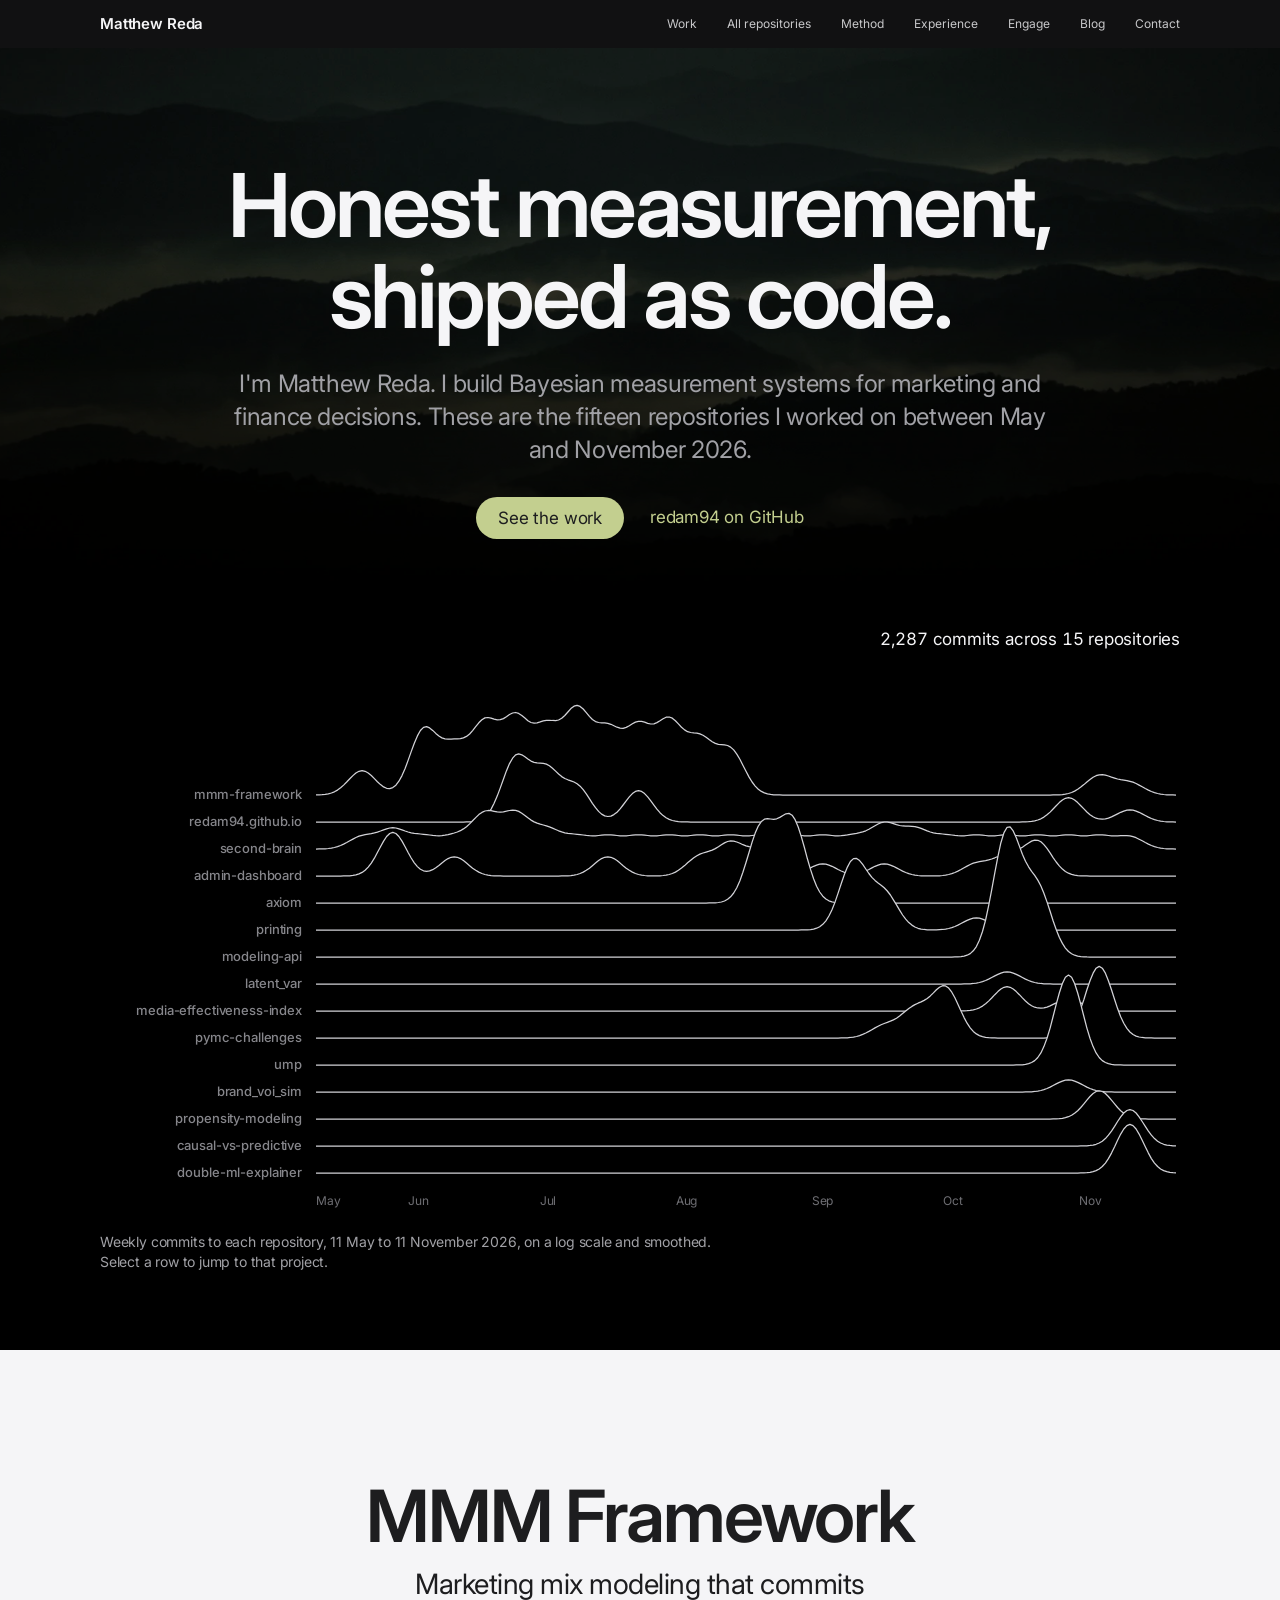
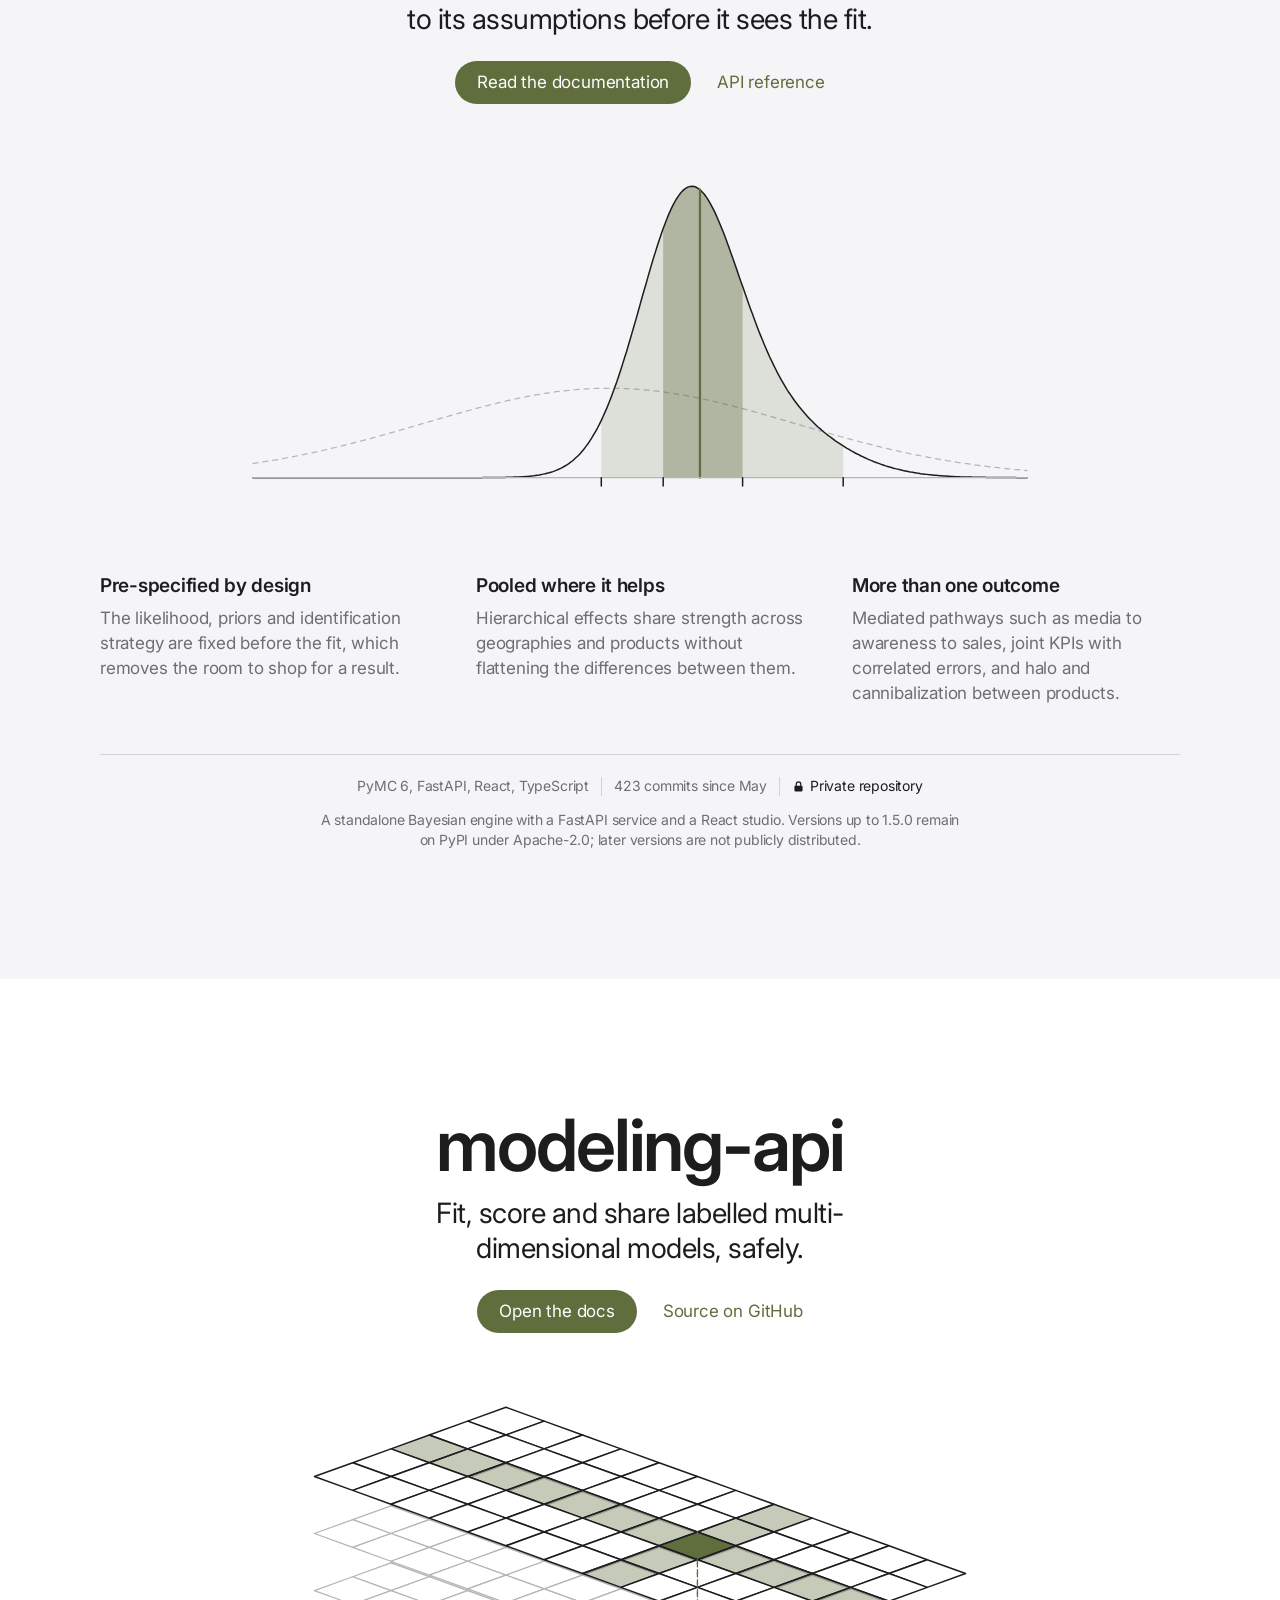
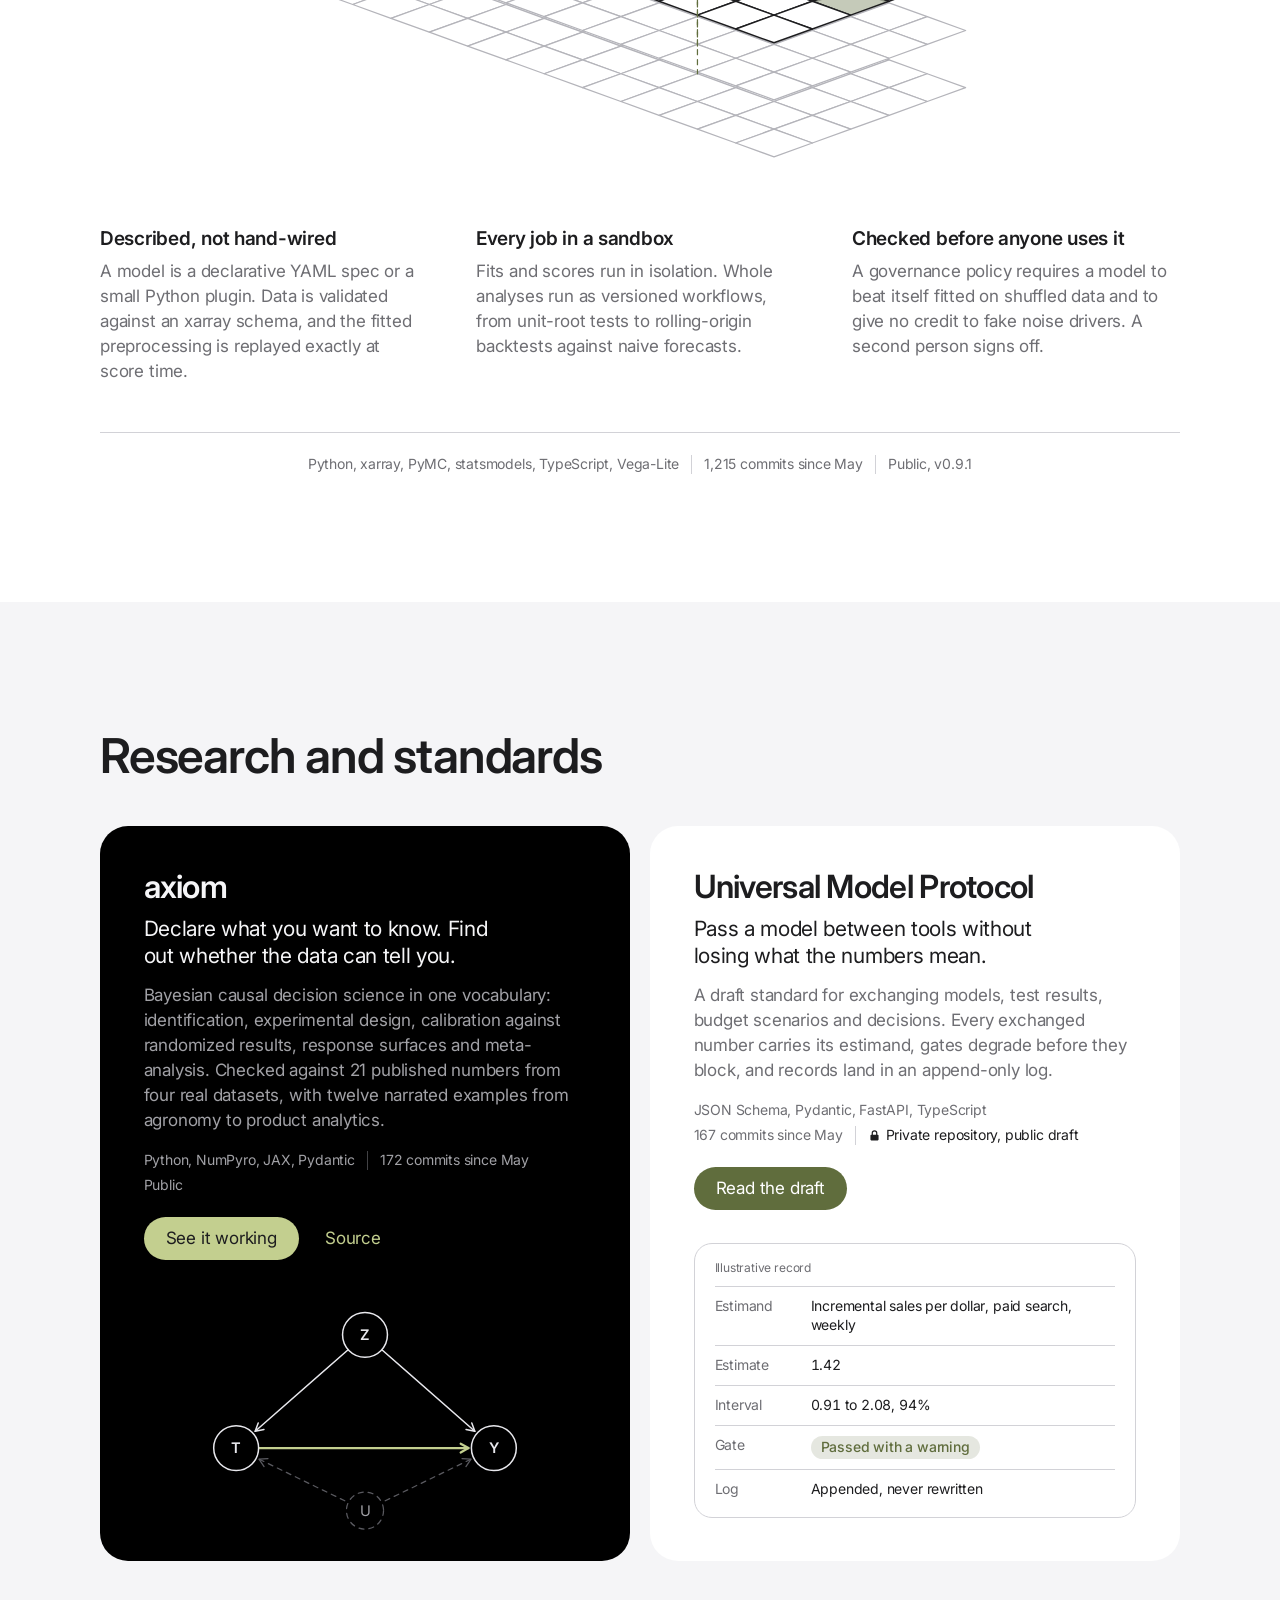
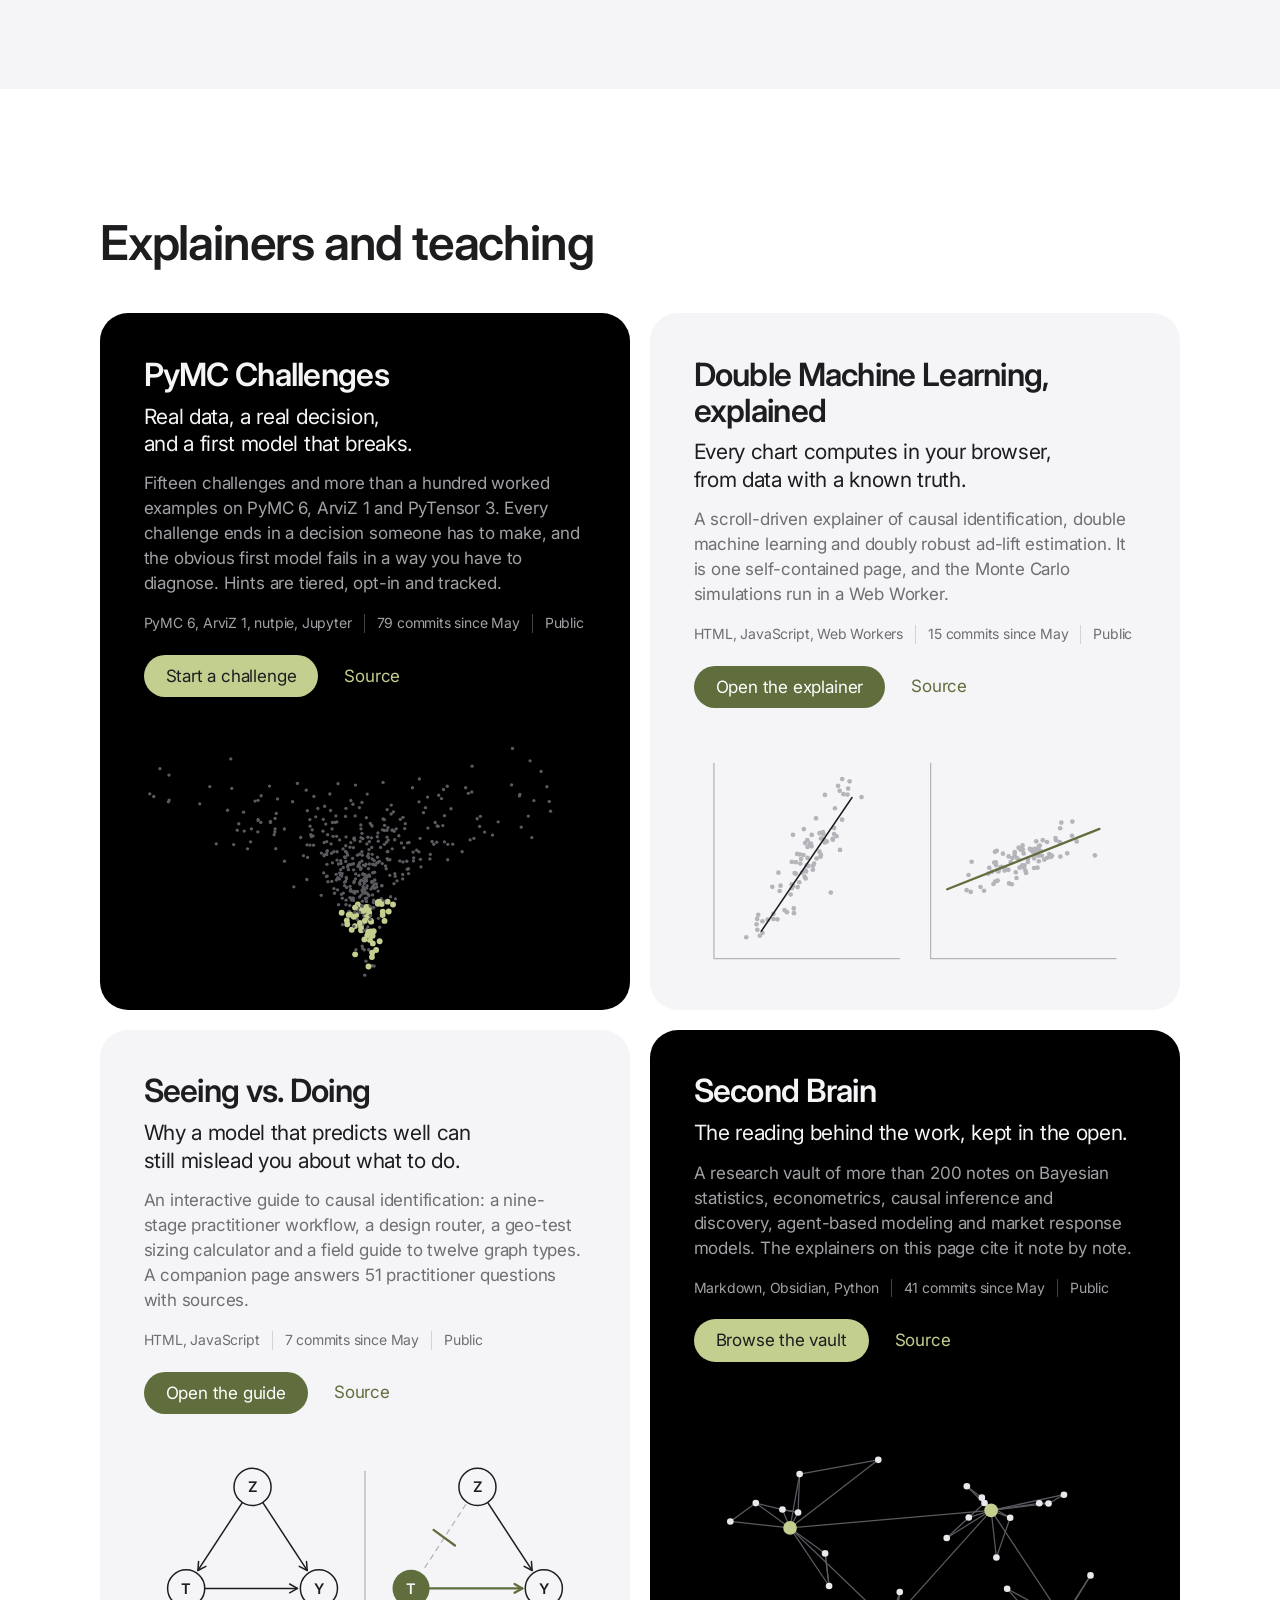
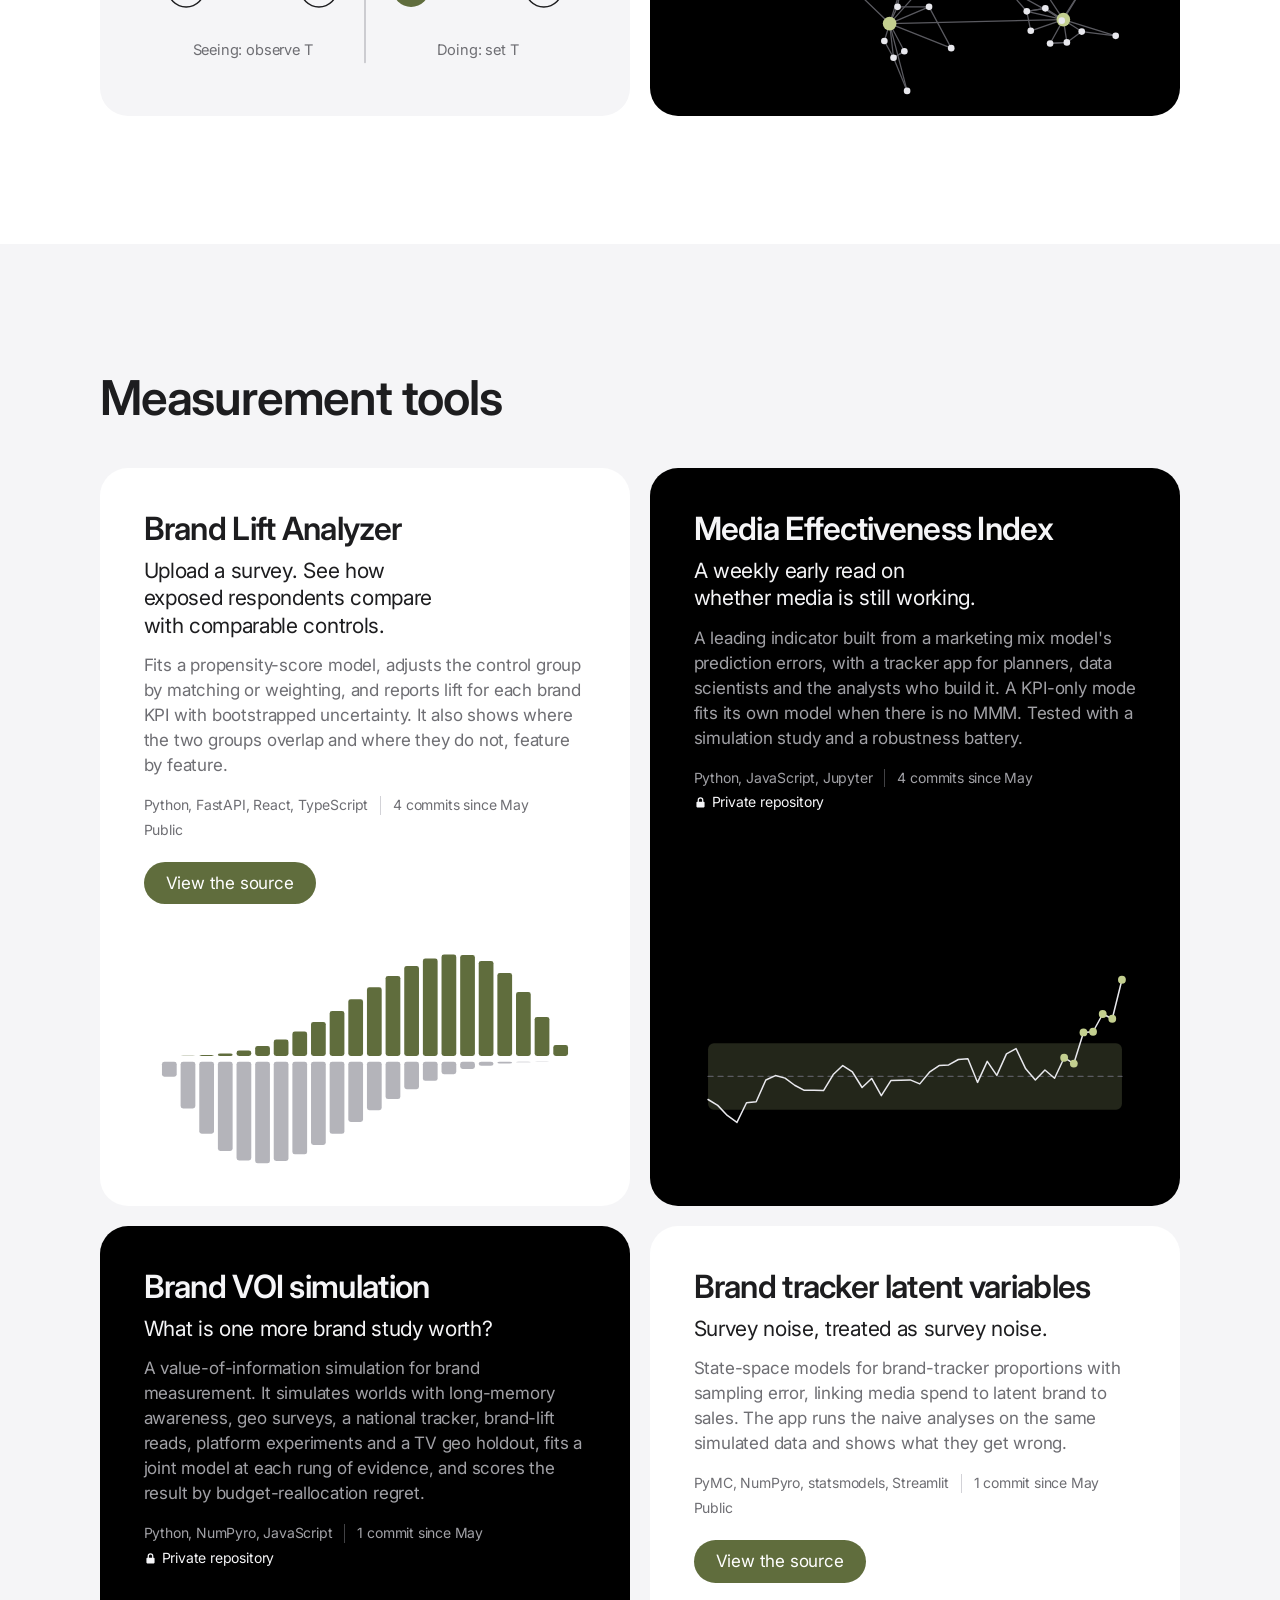
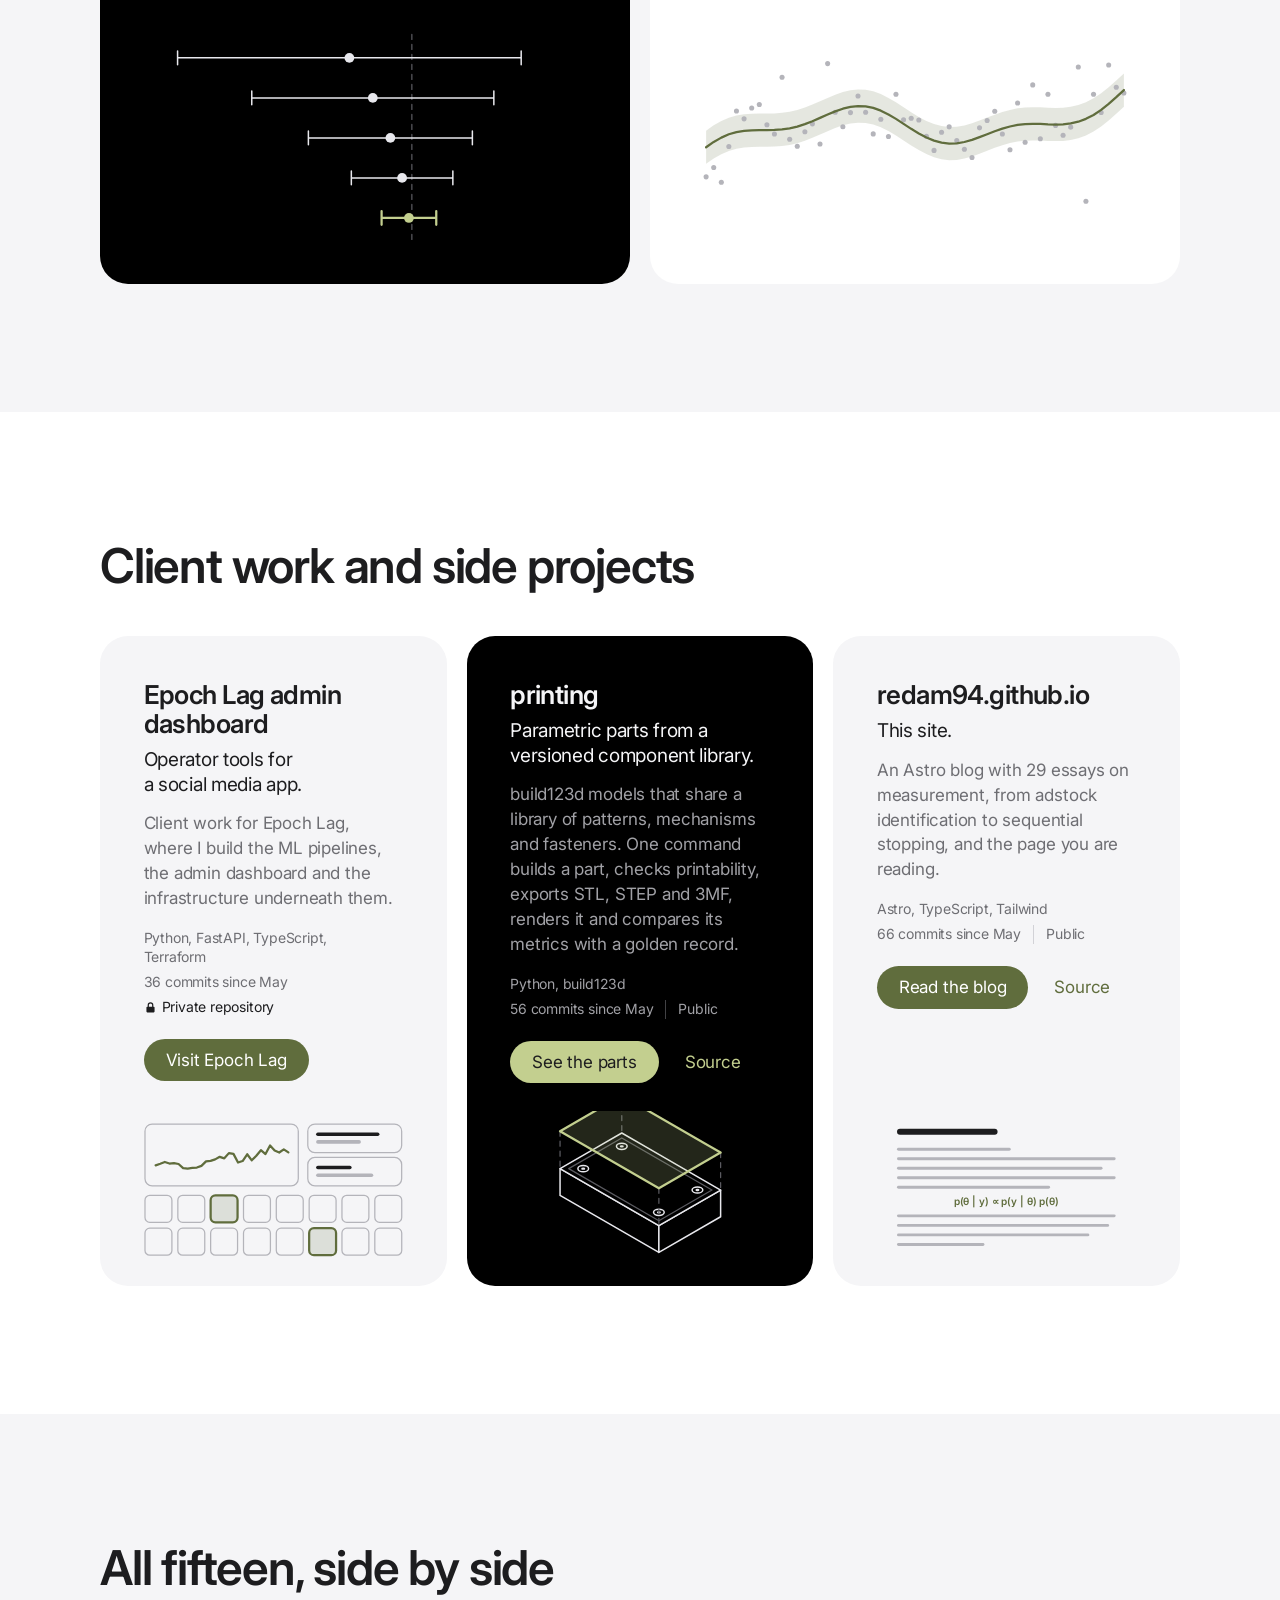
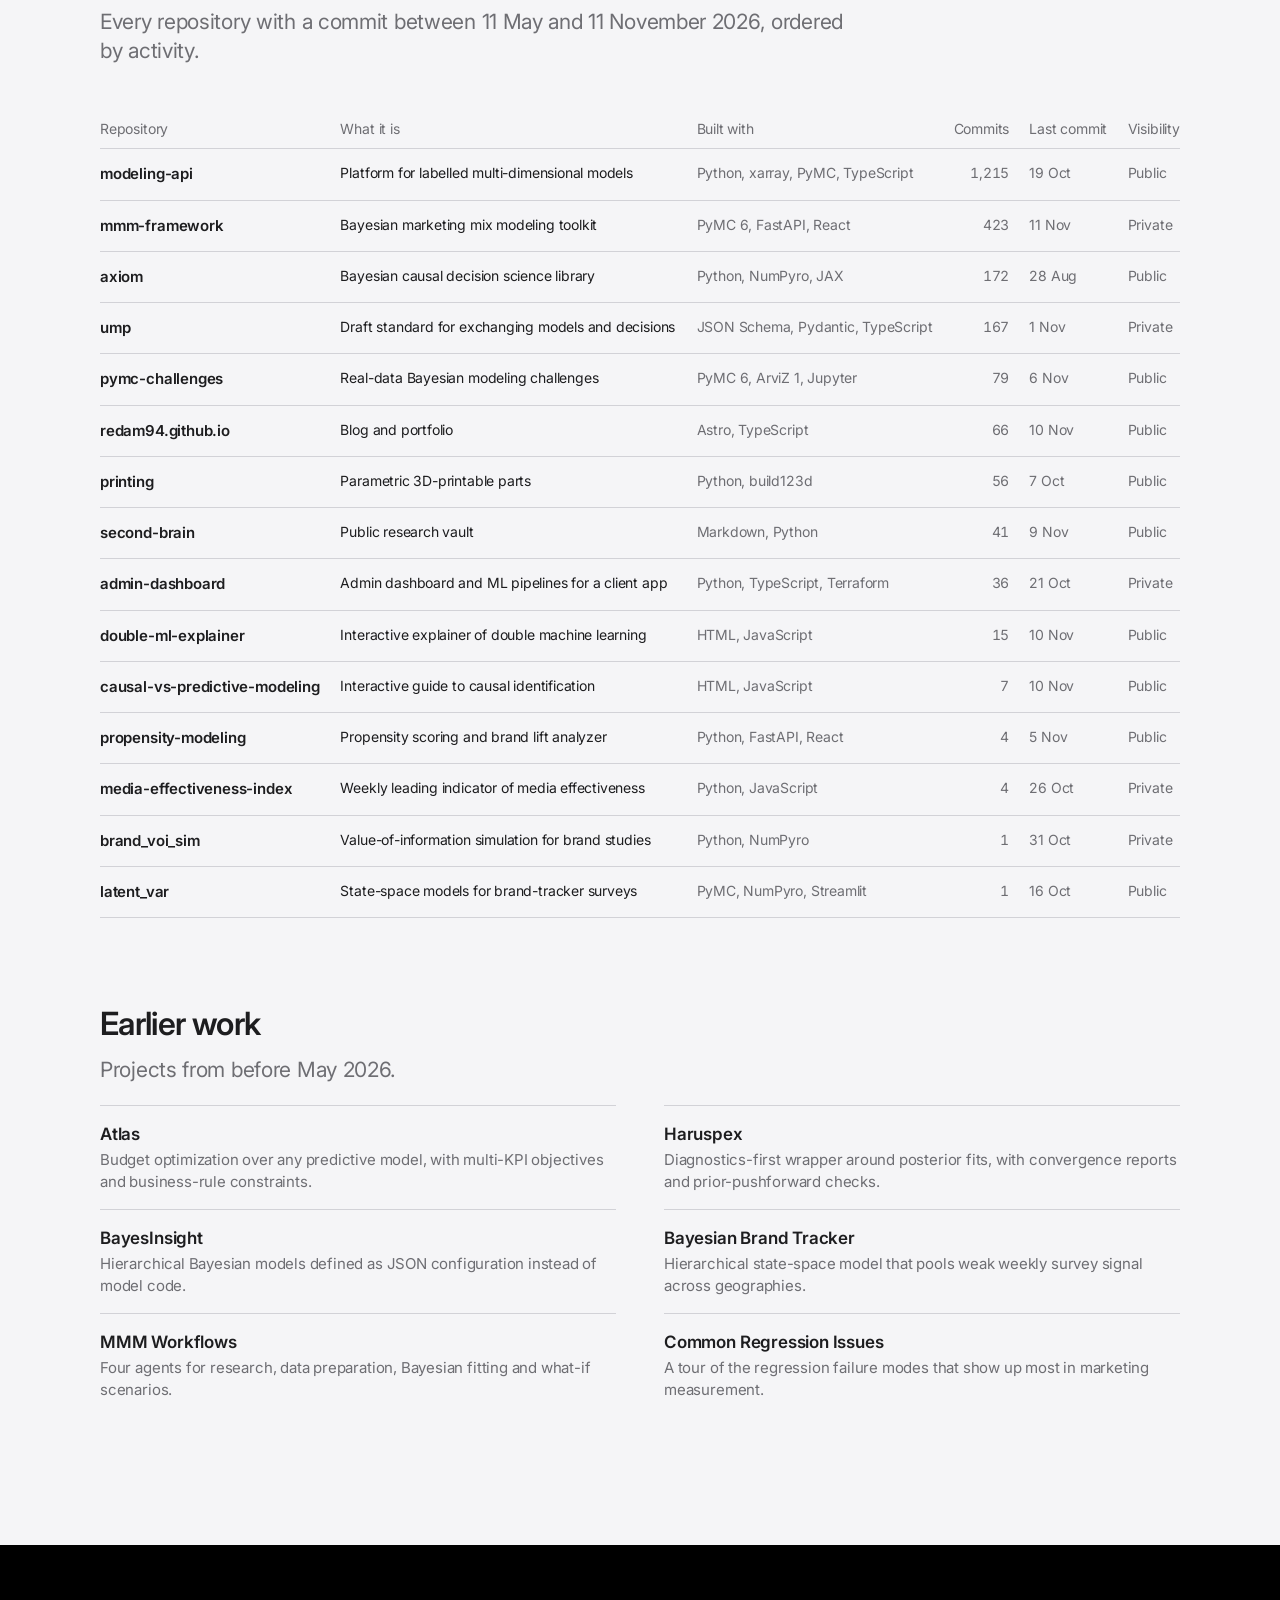
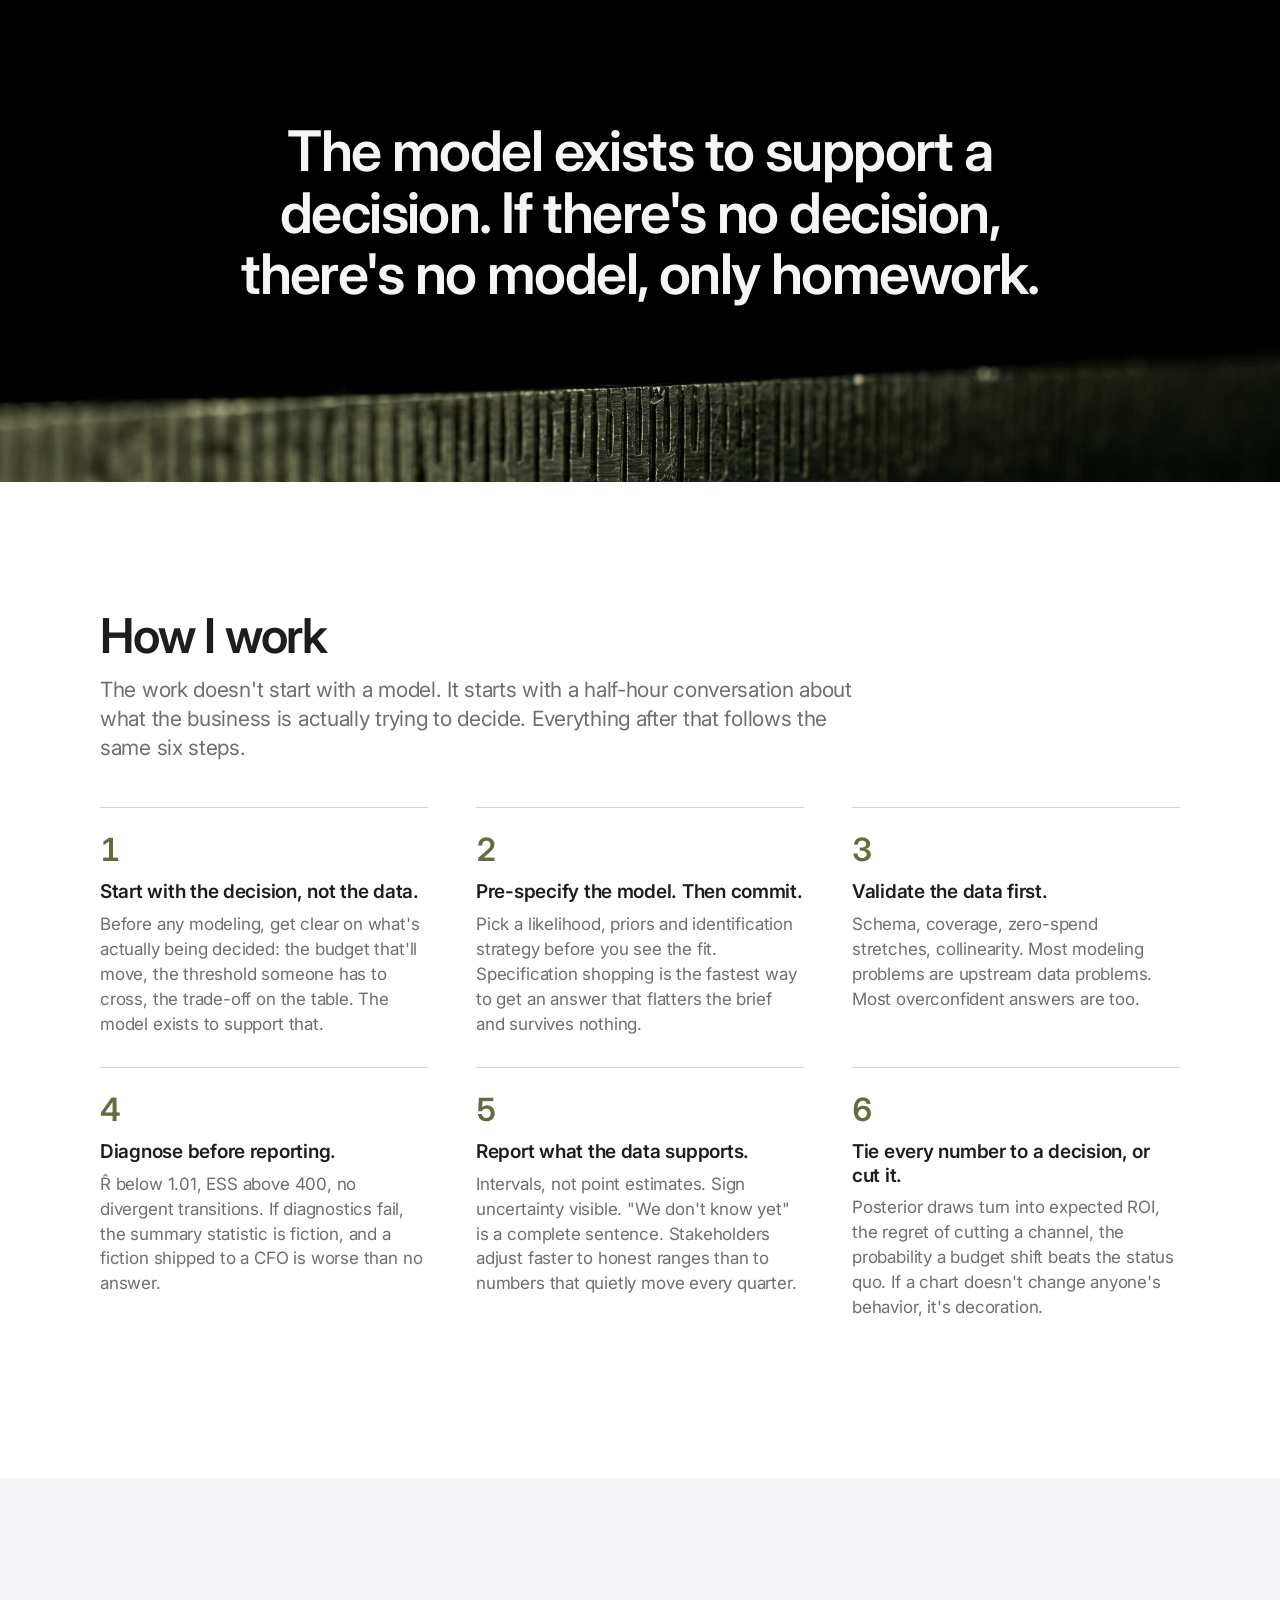
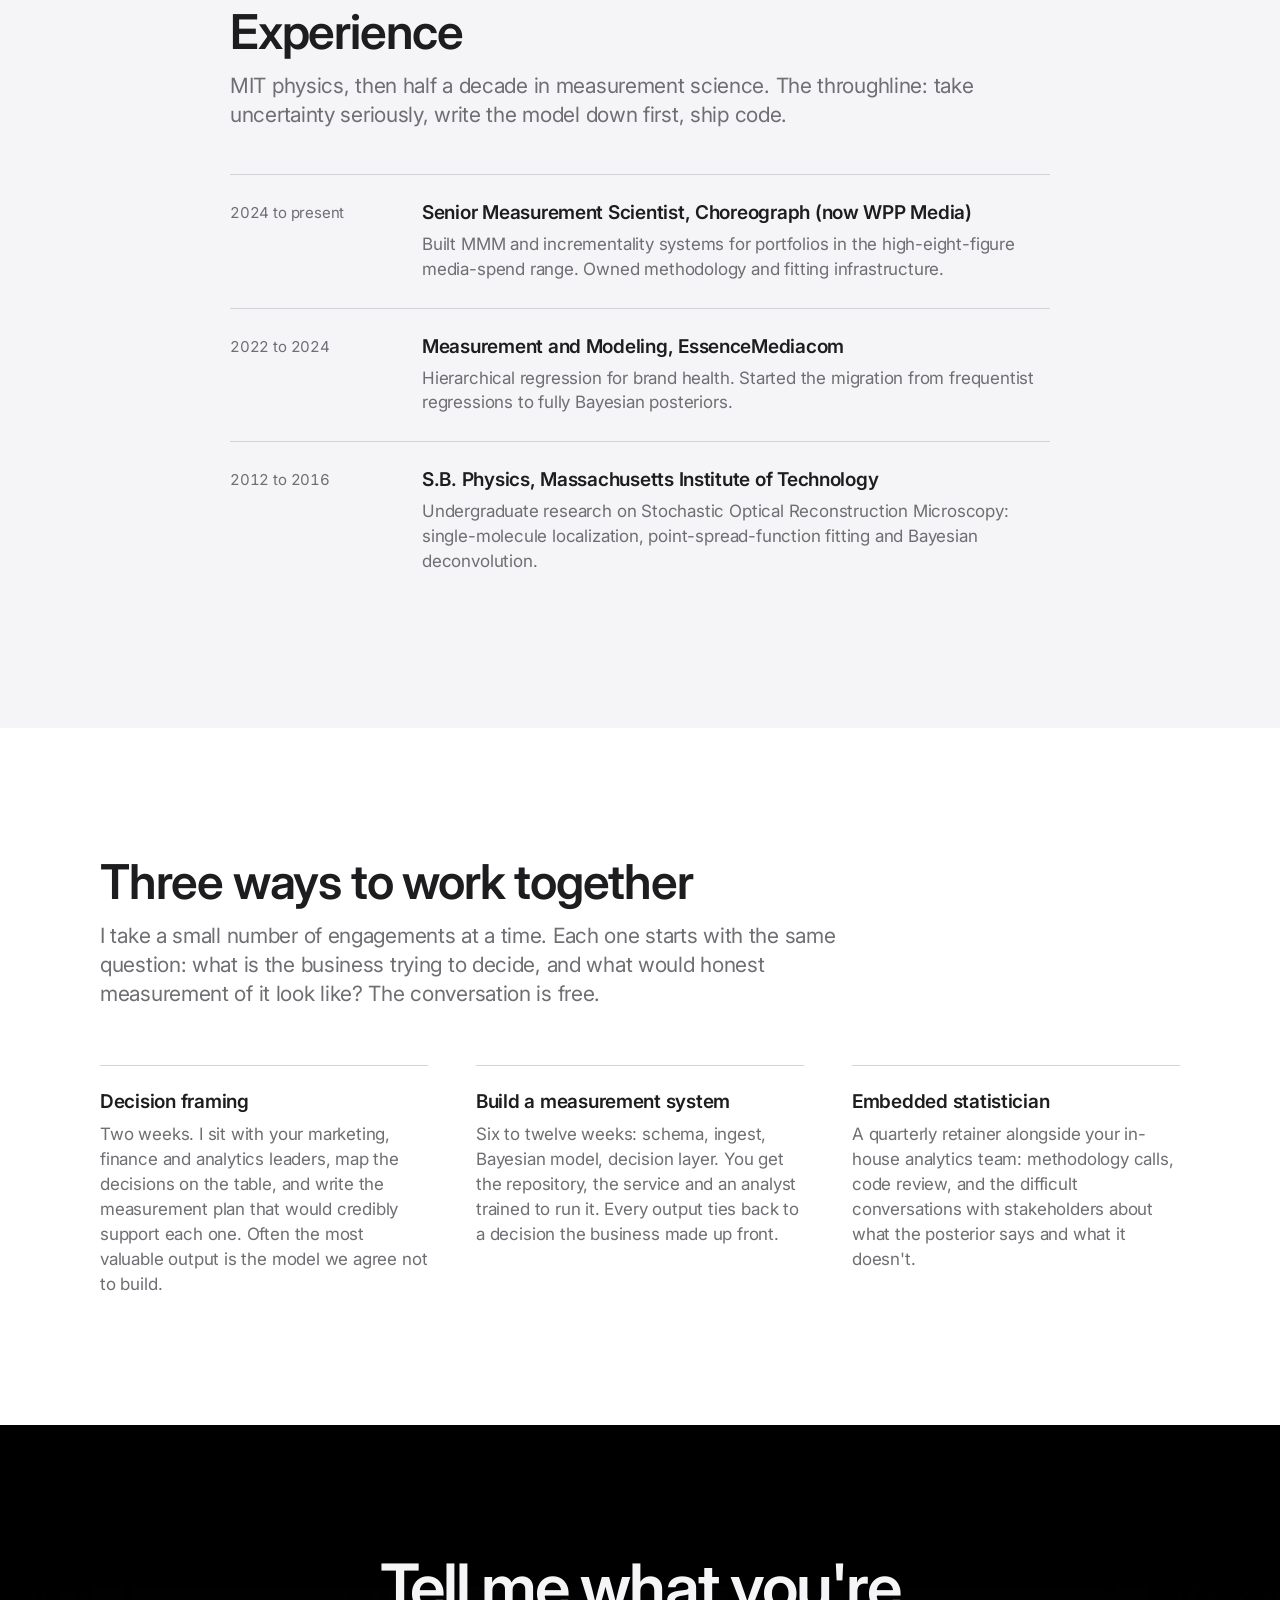
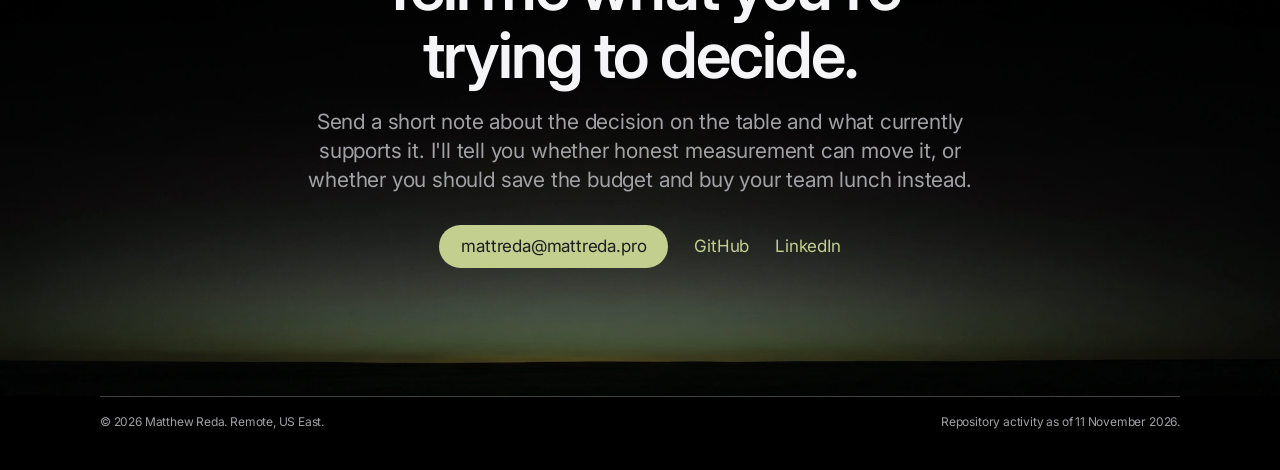
==== commit 6d74df34: "feat(portfolio): add section backdrops and a social share image Photographic backdrops behind the th" ====
--- a/public/portfolio/index.html
+++ b/public/portfolio/index.html
@@ -8,6 +8,27 @@
       name="description"
       content="Matthew Reda builds Bayesian measurement systems for marketing and finance decisions. Fifteen repositories from May to November 2026: what each one does, what it is built with, and where to find it."
     />
+    <meta property="og:type" content="website" />
+    <meta property="og:url" content="https://redam94.github.io/portfolio/" />
+    <meta
+      property="og:title"
+      content="Matthew Reda · Bayesian measurement systems"
+    />
+    <meta
+      property="og:description"
+      content="Matthew Reda builds Bayesian measurement systems for marketing and finance decisions. Fifteen repositories from May to November 2026: what each one does, what it is built with, and where to find it."
+    />
+    <meta
+      property="og:image"
+      content="https://redam94.github.io/portfolio/assets/og.jpg"
+    />
+    <meta property="og:image:width" content="1200" />
+    <meta property="og:image:height" content="630" />
+    <meta
+      property="og:image:alt"
+      content="Honest measurement, shipped as code. Matthew Reda, Bayesian measurement systems. Set over mountain ridgelines at night."
+    />
+    <meta name="twitter:card" content="summary_large_image" />
     <meta name="theme-color" content="#000000" />
     <link rel="icon" href="assets/favicon.svg" />
     <link rel="preconnect" href="https://fonts.googleapis.com" />
--- a/public/portfolio/site.css
+++ b/public/portfolio/site.css
@@ -284,6 +284,63 @@
   flex: none;
 }
 
+/* ---------- Backdrops ----------
+   Generated photographs behind the three black sections: ridgelines at night
+   under the hero, a steel rule under the statement, first light under the
+   contact block. Each is masked into the section's own black, so there is no
+   visible edge and the plain black shows if an image fails to load. */
+
+.hero,
+.statement,
+.contact {
+  position: relative;
+  isolation: isolate;
+}
+
+.hero::before,
+.statement::before,
+.contact::before {
+  content: "";
+  position: absolute;
+  inset: 0;
+  z-index: -1;
+  background-repeat: no-repeat;
+  pointer-events: none;
+}
+
+/* Sits behind the headline and is gone before the commit ridgeline starts. */
+.hero::before {
+  bottom: auto;
+  height: clamp(480px, 46vw, 760px);
+  background-image: url("assets/backdrop-ridges-2000.webp");
+  background-position: center;
+  background-size: cover;
+  opacity: 0.62;
+  -webkit-mask-image: linear-gradient(to bottom, #000 30%, transparent);
+  mask-image: linear-gradient(to bottom, #000 30%, transparent);
+}
+
+/* Only the band below the quote, so the rule's edge never runs under it. */
+.statement::before {
+  top: 66%;
+  background-image: url("assets/backdrop-rule-2000.webp");
+  background-position: center 60%;
+  background-size: max(100%, 1100px) auto;
+  opacity: 0.85;
+  -webkit-mask-image: linear-gradient(to bottom, transparent, #000 35%);
+  mask-image: linear-gradient(to bottom, transparent, #000 35%);
+}
+
+/* The horizon is pushed down to sit just above the footer. */
+.contact::before {
+  background-image: url("assets/backdrop-dawn-2000.webp");
+  background-position: center bottom calc(-0.105 * max(100vw, 1100px));
+  background-size: max(100%, 1100px) auto;
+  opacity: 0.8;
+  -webkit-mask-image: linear-gradient(to bottom, transparent 10%, #000 60%);
+  mask-image: linear-gradient(to bottom, transparent 10%, #000 60%);
+}
+
 /* ---------- Hero ---------- */
 
 .hero {
@@ -983,6 +1040,18 @@
 }
 
 @media (max-width: 800px) {
+  .hero::before {
+    background-image: url("assets/backdrop-ridges-1100.webp");
+  }
+
+  .statement::before {
+    background-image: url("assets/backdrop-rule-1100.webp");
+  }
+
+  .contact::before {
+    background-image: url("assets/backdrop-dawn-1100.webp");
+  }
+
   .tiles,
   .tiles-3,
   .features,
